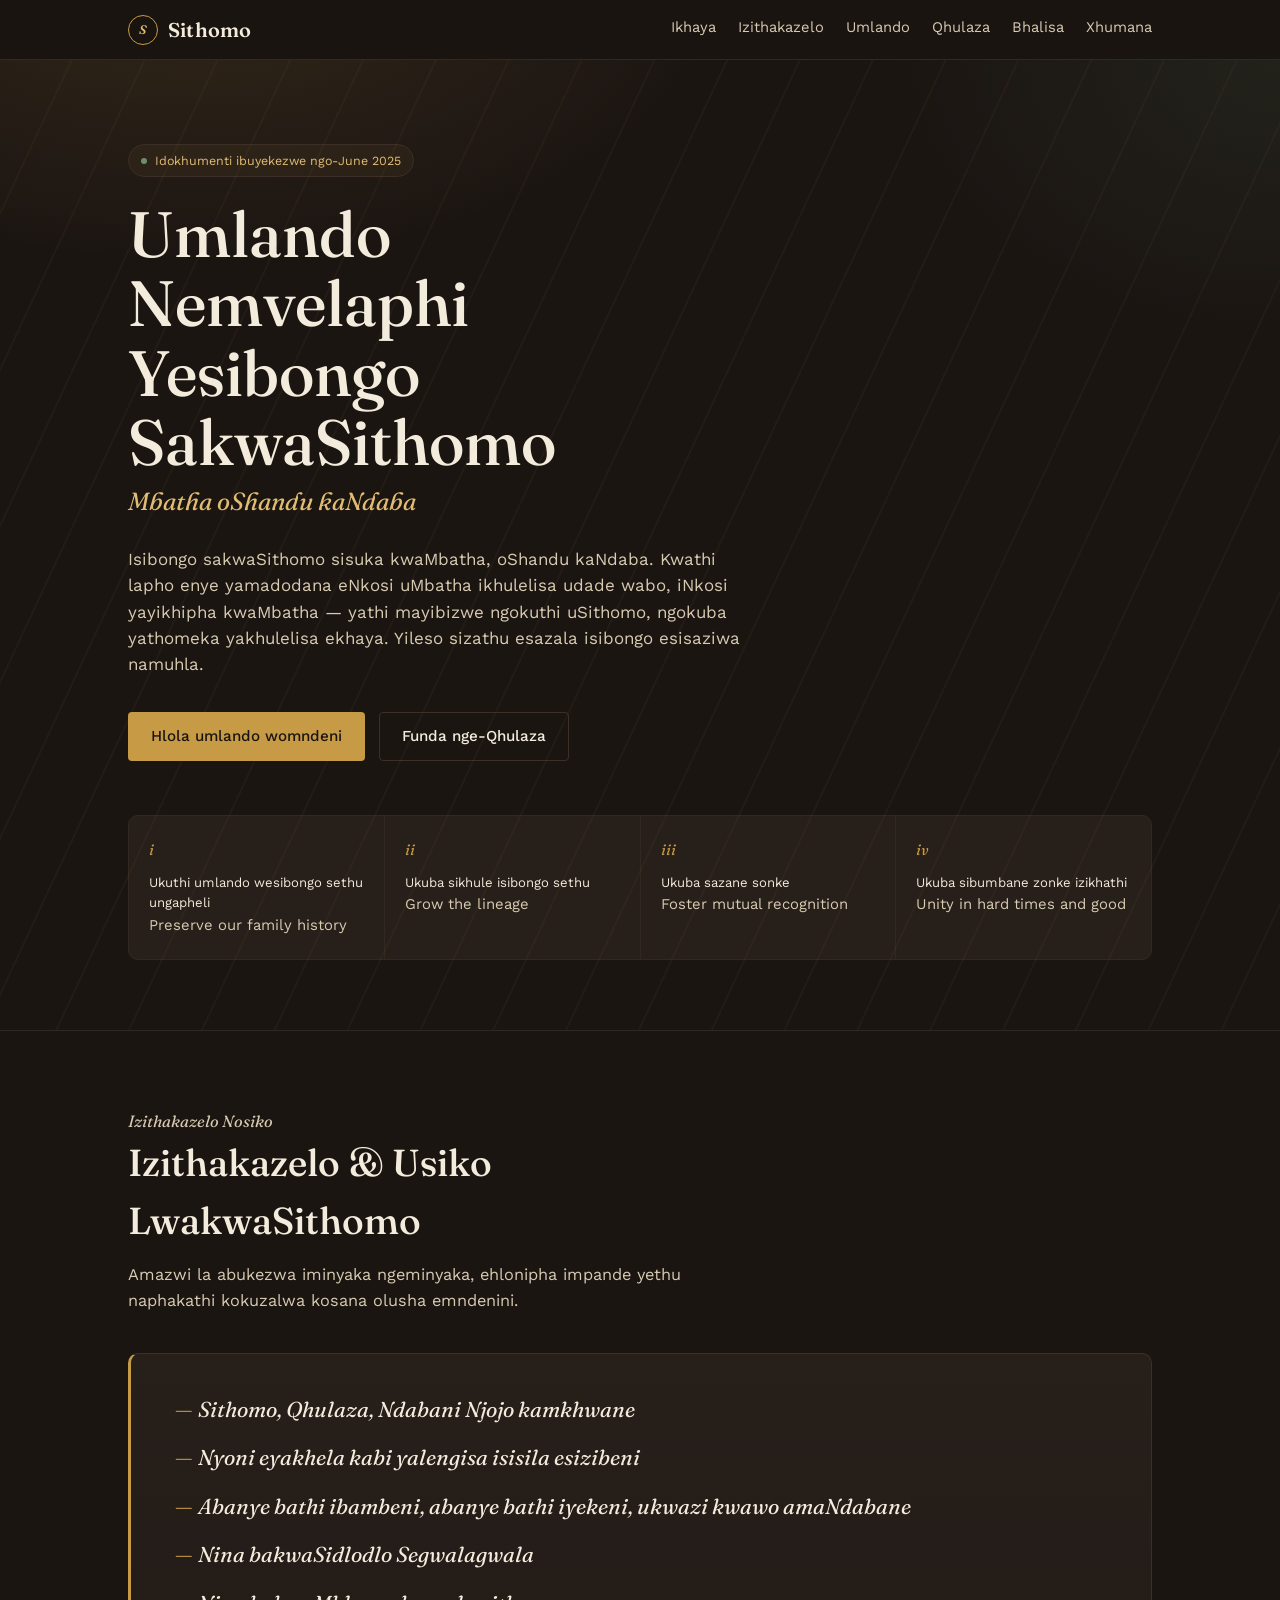
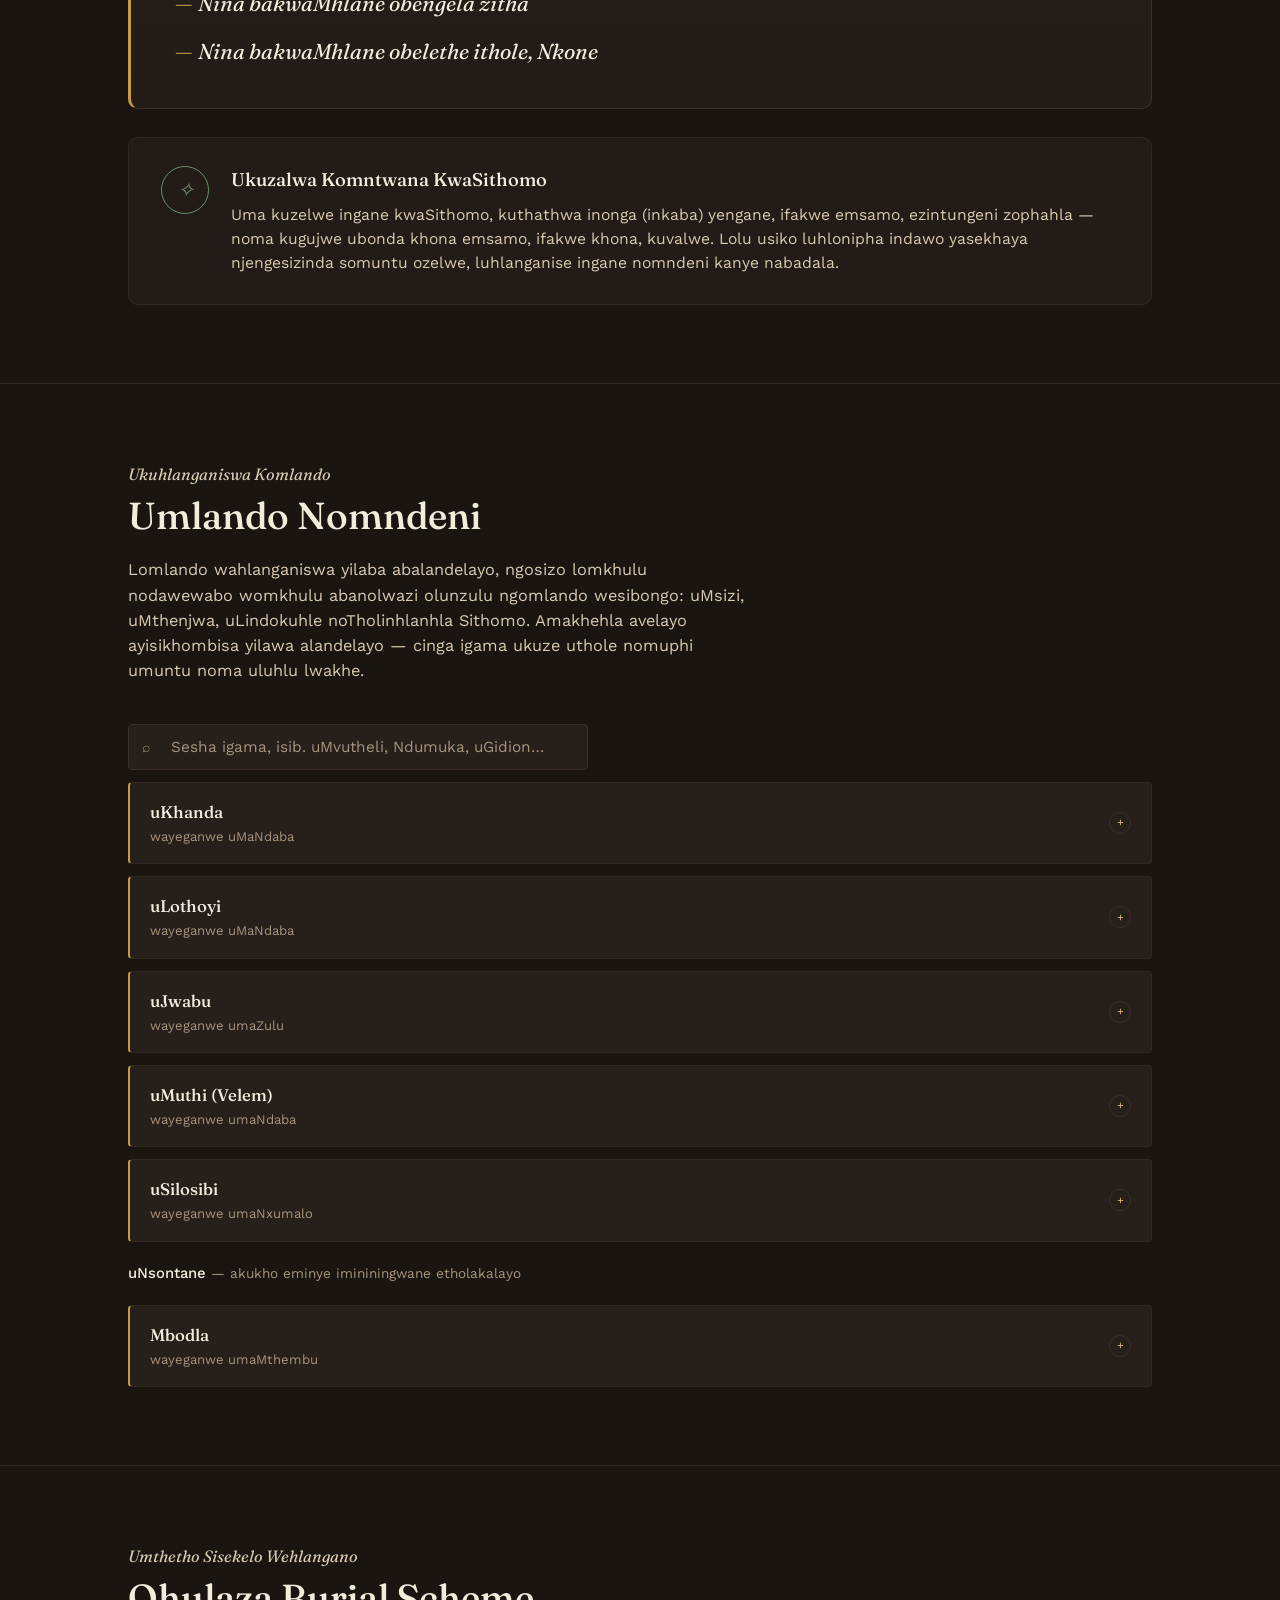
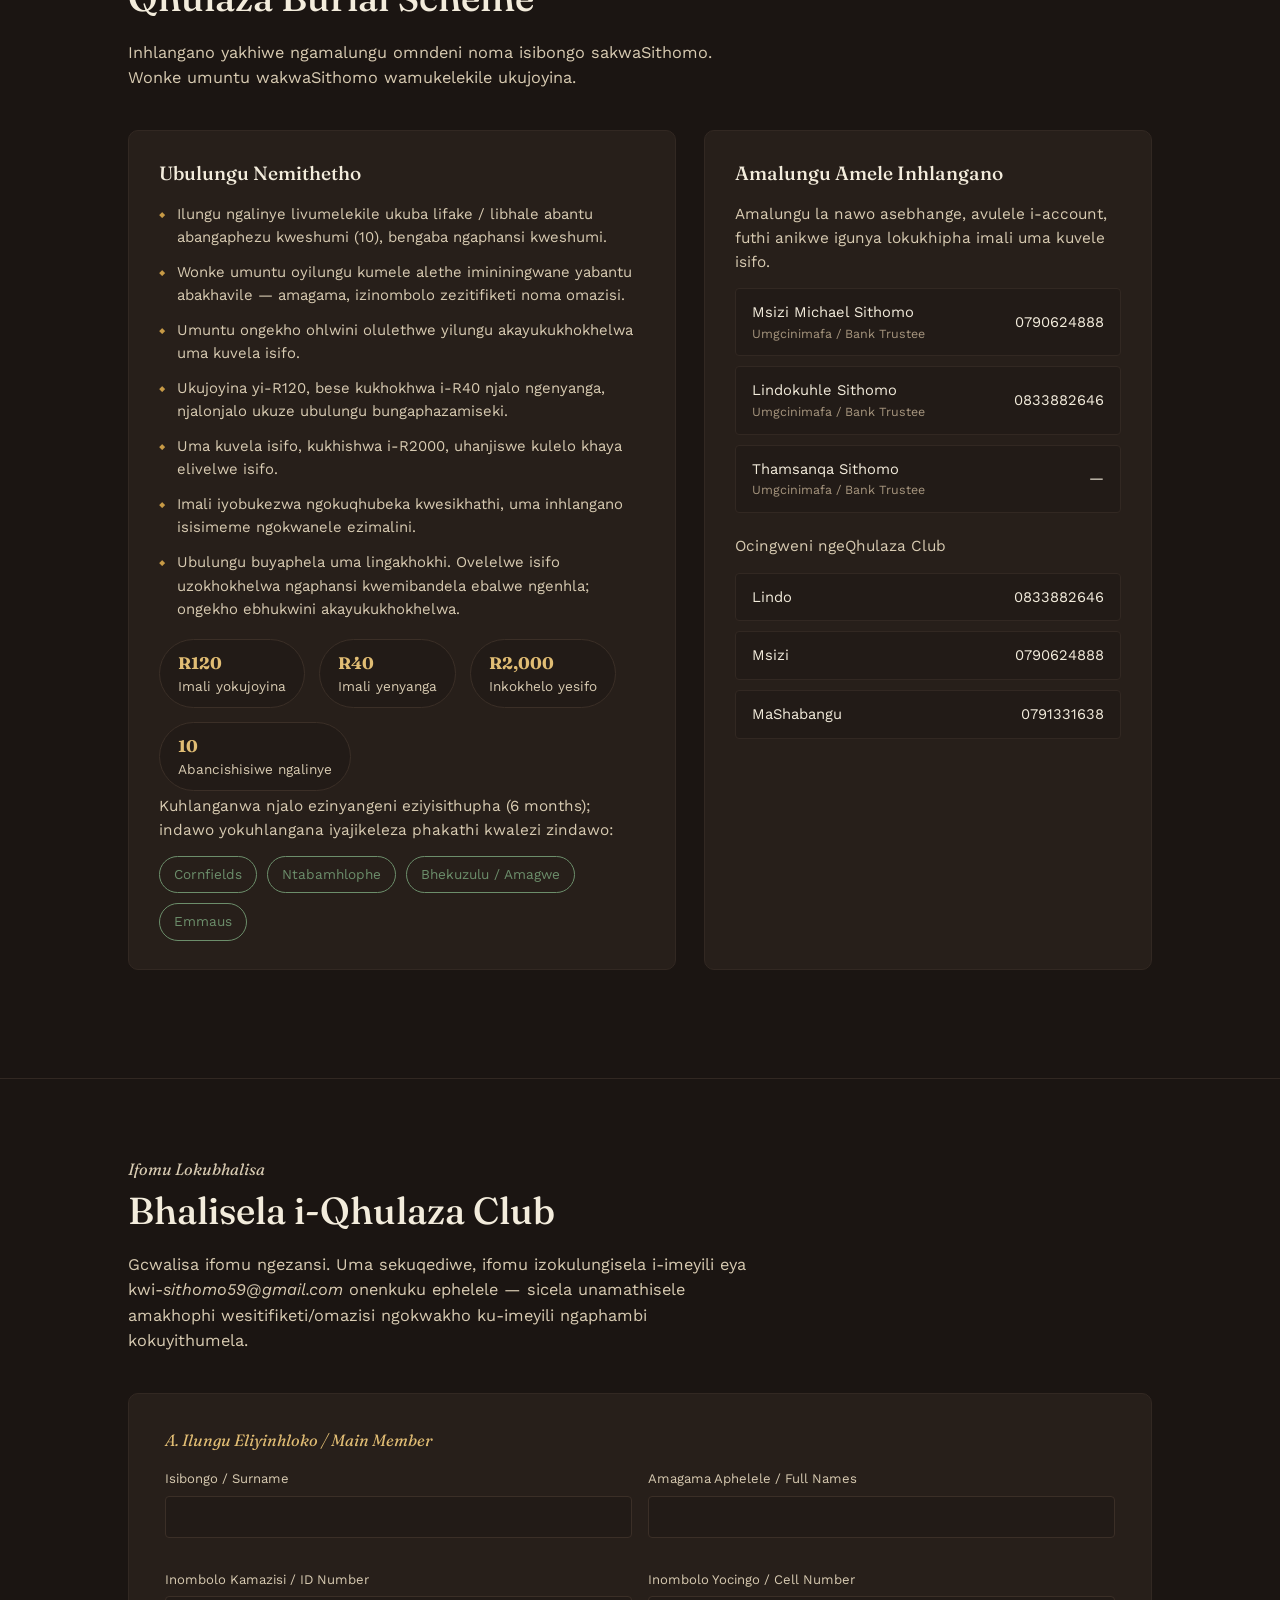
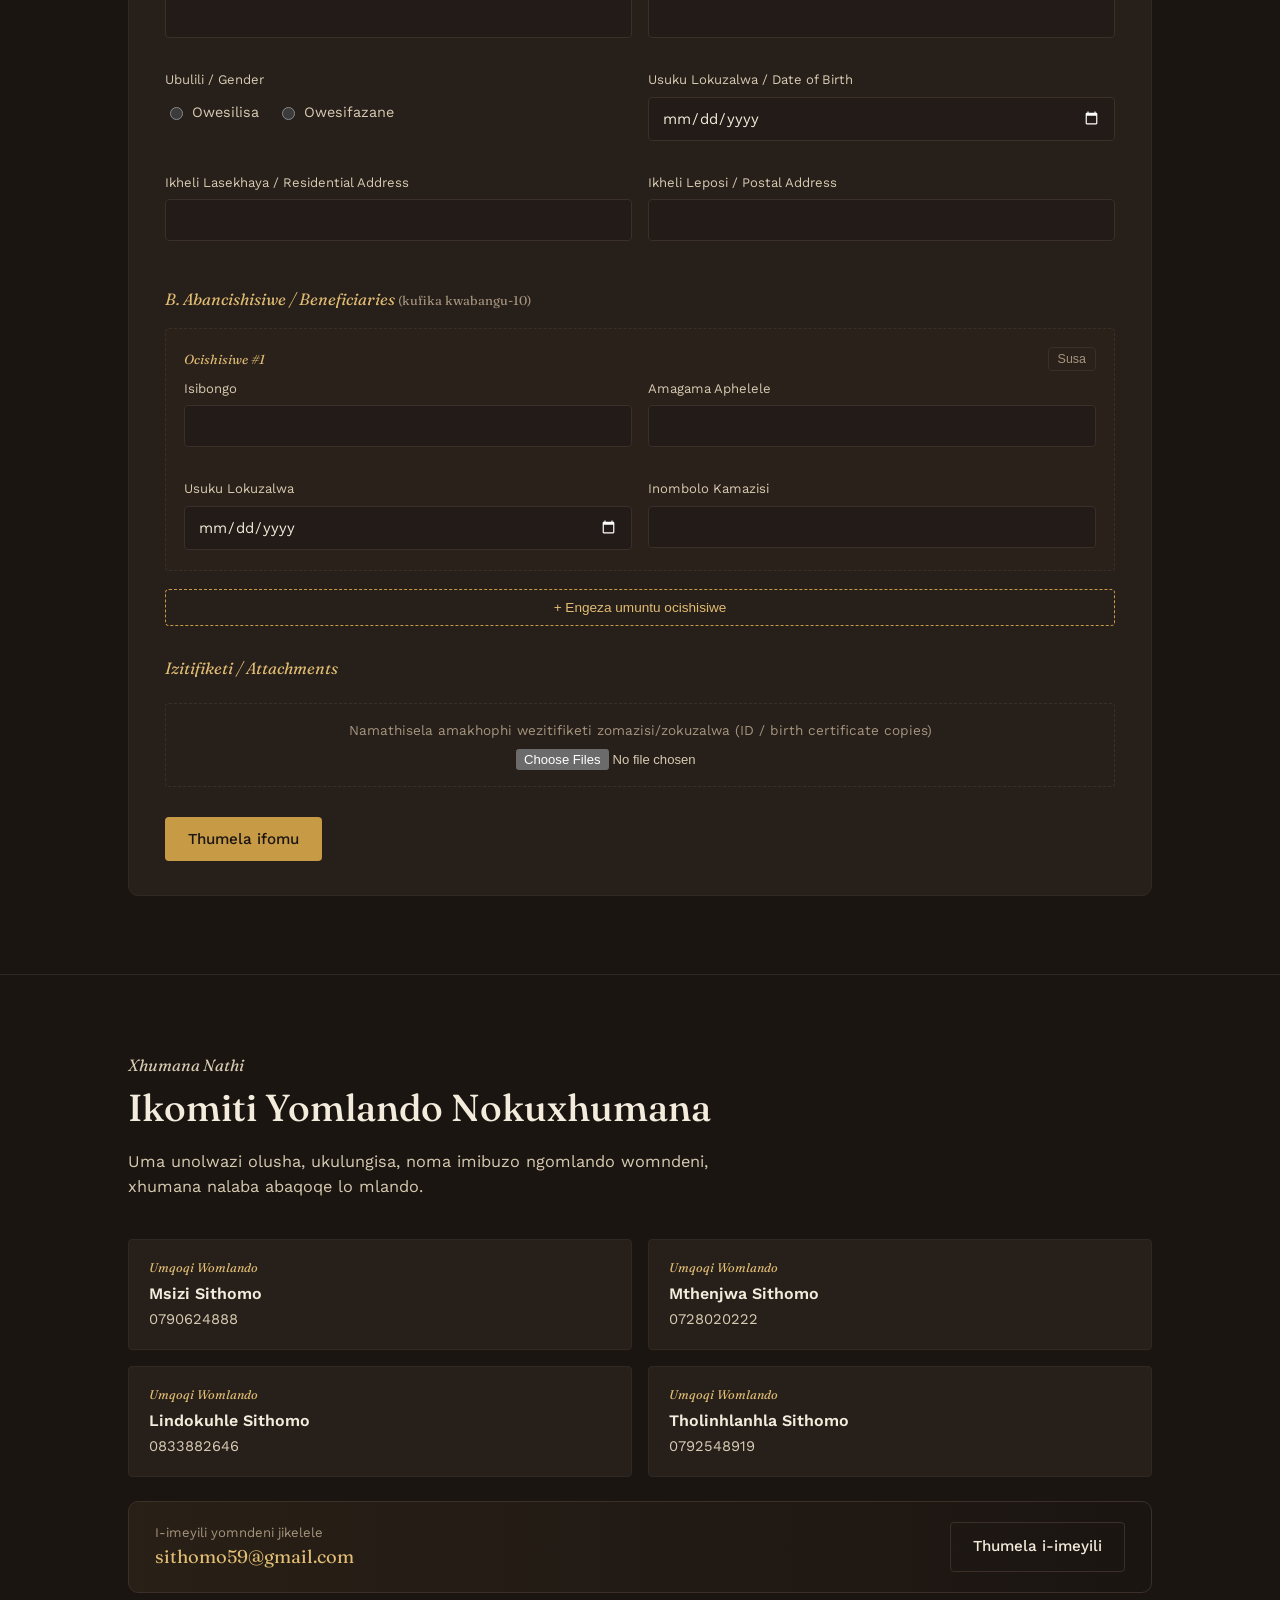
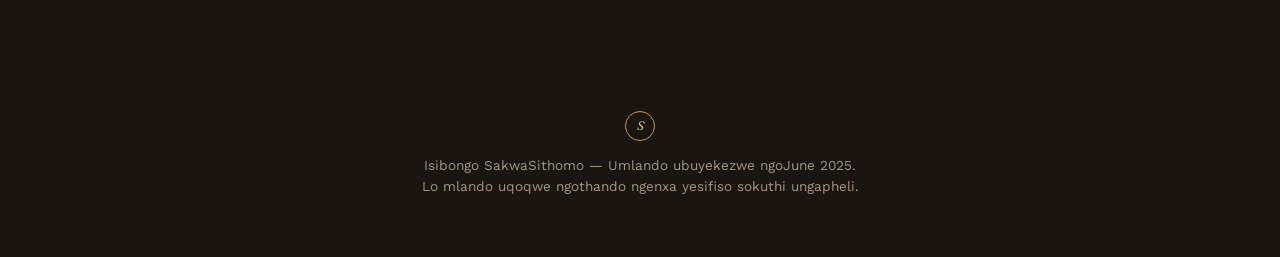
==== index.html @ 1b10baf4 "Add files via upload" ====
<!DOCTYPE html>
<html lang="zu">
<head>
<meta charset="UTF-8">
<meta name="viewport" content="width=device-width, initial-scale=1, viewport-fit=cover">
<title>Umlando NakwaSithomo — Isibongo SakwaSithomo</title>
<link rel="icon" type="image/svg+xml" href="data:image/svg+xml,%3Csvg xmlns='http://www.w3.org/2000/svg' viewBox='0 0 64 64'%3E%3Crect width='64' height='64' rx='14' fill='%231B1512'/%3E%3Ccircle cx='32' cy='32' r='23' fill='none' stroke='%23C79A46' stroke-width='3'/%3E%3Ctext x='32' y='43' text-anchor='middle' font-family='Georgia,serif' font-style='italic' font-weight='700' font-size='32' fill='%23E1BD74'%3ES%3C/text%3E%3C/svg%3E">
<link rel="apple-touch-icon" href="data:image/svg+xml,%3Csvg xmlns='http://www.w3.org/2000/svg' viewBox='0 0 64 64'%3E%3Crect width='64' height='64' fill='%231B1512'/%3E%3Ccircle cx='32' cy='32' r='23' fill='none' stroke='%23C79A46' stroke-width='3'/%3E%3Ctext x='32' y='43' text-anchor='middle' font-family='Georgia,serif' font-style='italic' font-weight='700' font-size='32' fill='%23E1BD74'%3ES%3C/text%3E%3C/svg%3E">
<meta name="theme-color" content="#1B1512">
<link rel="preconnect" href="https://fonts.googleapis.com">
<link rel="preconnect" href="https://fonts.gstatic.com" crossorigin>
<link href="https://fonts.googleapis.com/css2?family=Fraunces:ital,opsz,wght@0,9..144,300;0,9..144,400;0,9..144,500;0,9..144,600;0,9..144,700;1,9..144,400;1,9..144,500&family=Work+Sans:wght@300;400;500;600;700&display=swap" rel="stylesheet">
<style>
  :root{
    --bg: #1B1512;
    --bg-raised: #221B17;
    --bg-card: #271F1A;
    --bg-card-hover: #2E241E;
    --line: #3B2F27;
    --line-soft: #322822;
    --gold: #C79A46;
    --gold-soft: #E1BD74;
    --clay: #A9673F;
    --green: #47664B;
    --green-soft: #6C8E6B;
    --cream: #F3ECDC;
    --cream-dim: #D8CBB2;
    --muted: #A6957E;
    --danger: #B75B4A;
    --radius-s: 4px;
    --radius-m: 10px;
    --font-display: "Fraunces", Georgia, "Times New Roman", serif;
    --font-body: "Work Sans", -apple-system, BlinkMacSystemFont, sans-serif;
    color-scheme: dark;
  }
  :root:not([data-theme="light"]){ --bg:#1B1512; }
  :root[data-theme="dark"]{ --bg:#1B1512; }

  *{ box-sizing: border-box; }
  html{
    scroll-behavior: smooth;
    scroll-padding-top: calc(76px + env(safe-area-inset-top, 0px));
  }
  body{
    margin:0;
    background: var(--bg);
    color: var(--cream);
    font-family: var(--font-body);
    line-height: 1.55;
    -webkit-font-smoothing: antialiased;
    padding-top: env(safe-area-inset-top, 0px);
    padding-bottom: env(safe-area-inset-bottom, 0px);
    overflow-x: hidden;
  }
  a{ color: inherit; }
  img{ max-width:100%; display:block; }

  .wrap{ max-width: 1080px; margin: 0 auto; padding: 0 28px; }
  @media (max-width: 640px){ .wrap{ padding: 0 20px; } }

  /* ---------- pattern / texture ---------- */
  .bead-row{
    height: 10px;
    background-image: repeating-linear-gradient(90deg, var(--gold) 0 6px, transparent 6px 14px);
    opacity: .55;
  }

  /* ---------- nav ---------- */
  header.site-nav{
    position: sticky;
    top: 0;
    z-index: 40;
    background: rgba(27,21,18,.92);
    backdrop-filter: blur(8px);
    border-bottom: 1px solid var(--line-soft);
    padding-top: env(safe-area-inset-top, 0px);
  }
  .nav-inner{
    max-width: 1080px;
    margin: 0 auto;
    padding: 14px 28px;
    display: flex;
    align-items: center;
    justify-content: space-between;
    gap: 16px;
  }
  .brand{
    font-family: var(--font-display);
    font-weight: 600;
    font-size: 1.25rem;
    letter-spacing: .01em;
    color: var(--cream);
    text-decoration: none;
    display:flex; align-items:center; gap:10px;
  }
  .brand-mark{
    width: 30px; height: 30px; border-radius: 50%;
    border: 1.5px solid var(--gold);
    display:flex; align-items:center; justify-content:center;
    font-size: .78rem; color: var(--gold-soft); font-family: var(--font-display); font-style: italic;
  }
  nav.links{ display:flex; gap: 22px; }
  nav.links a{
    font-size: .92rem;
    text-decoration: none;
    color: var(--cream-dim);
    border-bottom: 1px solid transparent;
    padding-bottom: 3px;
    transition: color .15s ease, border-color .15s ease;
    white-space: nowrap;
  }
  nav.links a:hover{ color: var(--gold-soft); border-color: var(--gold); }
  .nav-toggle{
    display:none;
    background:none; border: 1px solid var(--line); color: var(--cream);
    width: 38px; height: 38px; border-radius: var(--radius-s);
    font-size: 1.1rem; cursor:pointer;
  }
  @media (max-width: 780px){
    nav.links{
      position:absolute; top: 100%; left:0; right:0;
      background: var(--bg-raised);
      flex-direction: column;
      padding: 10px 20px 18px;
      border-bottom: 1px solid var(--line-soft);
      display:none;
      gap: 4px;
    }
    nav.links.open{ display:flex; }
    nav.links a{ padding: 10px 4px; border-bottom: 1px solid var(--line-soft); }
    .nav-toggle{ display:block; }
  }

  /* ---------- hero ---------- */
  .hero{
    position: relative;
    padding: 84px 0 70px;
    background:
      radial-gradient(ellipse 900px 500px at 15% -10%, rgba(199,154,70,.14), transparent 60%),
      radial-gradient(ellipse 700px 500px at 100% 0%, rgba(71,102,75,.16), transparent 55%),
      var(--bg);
    border-bottom: 1px solid var(--line-soft);
    overflow: hidden;
  }
  .hero::before{
    content:"";
    position:absolute; inset: 0;
    background-image: repeating-linear-gradient(115deg, transparent 0 64px, rgba(199,154,70,.045) 64px 66px);
    pointer-events: none;
  }
  .eyebrow-tag{
    display:inline-flex; align-items:center; gap:8px;
    font-size: .78rem;
    color: var(--gold-soft);
    border: 1px solid var(--line);
    padding: 6px 12px;
    border-radius: 999px;
    background: rgba(199,154,70,.06);
  }
  .eyebrow-tag .dot{ width:6px; height:6px; border-radius:50%; background: var(--green-soft); }
  .hero h1{
    font-family: var(--font-display);
    font-weight: 500;
    font-size: clamp(2.3rem, 5.6vw, 4rem);
    line-height: 1.08;
    margin: 22px 0 6px;
    max-width: 15ch;
    color: var(--cream);
  }
  .hero .sub{
    font-family: var(--font-display);
    font-style: italic;
    font-weight: 400;
    font-size: clamp(1.2rem, 2.4vw, 1.55rem);
    color: var(--gold-soft);
    margin: 0 0 26px;
  }
  .hero p.lede{
    max-width: 56ch;
    color: var(--cream-dim);
    font-size: 1.06rem;
    margin: 0 0 34px;
  }
  .hero-cta{ display:flex; gap: 14px; flex-wrap: wrap; }
  .btn{
    display:inline-flex; align-items:center; gap: 8px;
    padding: 12px 22px;
    border-radius: var(--radius-s);
    font-size: .95rem;
    font-weight: 500;
    text-decoration: none;
    cursor: pointer;
    border: 1px solid transparent;
    font-family: var(--font-body);
    transition: transform .12s ease, background .15s ease, border-color .15s ease;
  }
  .btn:active{ transform: translateY(1px); }
  .btn-gold{ background: var(--gold); color: #1B1512; }
  .btn-gold:hover{ background: var(--gold-soft); }
  .btn-line{ border-color: var(--line); color: var(--cream); background: transparent; }
  .btn-line:hover{ border-color: var(--gold); color: var(--gold-soft); }

  .wishes-strip{
    margin-top: 54px;
    display: grid;
    grid-template-columns: repeat(4, 1fr);
    gap: 1px;
    background: var(--line-soft);
    border: 1px solid var(--line-soft);
    border-radius: var(--radius-m);
    overflow: hidden;
  }
  @media (max-width: 780px){ .wishes-strip{ grid-template-columns: 1fr 1fr; } }
  @media (max-width: 480px){ .wishes-strip{ grid-template-columns: 1fr; } }
  .wish{
    background: var(--bg-card);
    padding: 22px 20px;
  }
  .wish .num{ font-family: var(--font-display); font-style: italic; color: var(--gold); font-size: .95rem; }
  .wish p{ margin: 10px 0 0; font-size: .93rem; color: var(--cream-dim); }
  .wish .zu{ display:block; color: var(--cream); font-size: .82rem; margin-top: 6px; }

  /* ---------- section shell ---------- */
  section{ padding: 78px 0; border-bottom: 1px solid var(--line-soft); }
  .section-head{ margin-bottom: 40px; max-width: 62ch; }
  .kicker{ font-family: var(--font-display); font-style: italic; color: var(--gold-soft); font-size: 1rem; margin: 0 0 8px; }
  h2.section-title{
    font-family: var(--font-display);
    font-weight: 500;
    font-size: clamp(1.7rem, 3.4vw, 2.35rem);
    margin: 0 0 12px;
    color: var(--cream);
  }
  .section-head p{ color: var(--cream-dim); font-size: 1.02rem; margin: 0; }

  /* ---------- praises ---------- */
  .praise-block{
    background: linear-gradient(180deg, var(--bg-card), var(--bg-raised));
    border: 1px solid var(--line);
    border-left: 3px solid var(--gold);
    border-radius: var(--radius-m);
    padding: 40px 44px;
  }
  @media (max-width: 640px){ .praise-block{ padding: 30px 24px; } }
  .praise-block .line{
    font-family: var(--font-display);
    font-style: italic;
    font-size: clamp(1.05rem, 2vw, 1.35rem);
    color: var(--cream);
    margin: 0 0 16px;
    line-height: 1.5;
  }
  .praise-block .line:last-child{ margin-bottom: 0; }
  .praise-block .line::before{ content: "— "; color: var(--gold); font-style: normal; }

  .custom-card{
    margin-top: 28px;
    background: var(--bg-raised);
    border: 1px solid var(--line-soft);
    border-radius: var(--radius-m);
    padding: 28px 32px;
    display:grid; grid-template-columns: auto 1fr; gap: 22px; align-items:flex-start;
  }
  @media (max-width: 600px){ .custom-card{ grid-template-columns: 1fr; } }
  .custom-card .glyph{
    width: 48px; height:48px; border-radius:50%;
    border: 1px solid var(--green-soft);
    color: var(--green-soft);
    display:flex; align-items:center; justify-content:center;
    font-family: var(--font-display); font-style: italic; font-size: 1.3rem;
    flex-shrink: 0;
  }
  .custom-card h3{ margin: 0 0 8px; font-family: var(--font-display); font-weight: 500; font-size: 1.15rem; color:var(--cream); }
  .custom-card p{ margin:0; color: var(--cream-dim); font-size: .98rem; }

  /* ---------- lineage / search ---------- */
  .search-box{
    position: relative;
    max-width: 460px;
    margin-bottom: 30px;
  }
  .search-box input{
    width: 100%;
    padding: 13px 16px 13px 42px;
    background: var(--bg-card);
    border: 1px solid var(--line);
    border-radius: var(--radius-s);
    color: var(--cream);
    font-size: .96rem;
    font-family: var(--font-body);
  }
  .search-box input:focus{ outline: none; border-color: var(--gold); }
  .search-box input::placeholder{ color: var(--muted); }
  .search-box .icon{
    position:absolute; left:14px; top:50%; transform: translateY(-50%);
    color: var(--muted); font-size: .9rem; pointer-events:none;
  }
  .search-meta{ font-size: .85rem; color: var(--muted); margin: -18px 0 26px; }

  .search-results{ display:none; flex-direction: column; gap: 10px; }
  .search-results.active{ display:flex; }
  .tree-view.hidden{ display:none; }
  .result-row{
    background: var(--bg-card);
    border: 1px solid var(--line-soft);
    border-radius: var(--radius-s);
    padding: 14px 18px;
  }
  .result-row .name{ font-weight: 600; color: var(--gold-soft); font-size: 1rem; }
  .result-row .name mark{ background: rgba(199,154,70,.35); color: var(--cream); padding: 0 2px; border-radius: 2px; }
  .result-row .path{ font-size: .82rem; color: var(--muted); margin-top: 4px; }
  .result-row .note{ font-size: .85rem; color: var(--cream-dim); margin-top: 4px; }
  .no-results{ color: var(--muted); font-size: .95rem; padding: 20px 0; }

  .patriarch-list{ display:flex; flex-direction:column; gap: 12px; }
  details.node{
    background: var(--bg-card);
    border: 1px solid var(--line-soft);
    border-radius: var(--radius-s);
  }
  details.node > summary{
    list-style: none;
    cursor: pointer;
    padding: 16px 20px;
    display:flex; align-items:center; justify-content: space-between;
    gap: 12px;
  }
  details.node > summary::-webkit-details-marker{ display:none; }
  .node-title{ display:flex; flex-direction:column; gap:2px; }
  .node-name{ font-family: var(--font-display); font-weight: 500; font-size: 1.05rem; color: var(--cream); }
  .node-note{ font-size: .82rem; color: var(--muted); }
  .chev{
    width: 22px; height:22px; flex-shrink:0;
    border: 1px solid var(--line);
    border-radius: 50%;
    display:flex; align-items:center; justify-content:center;
    color: var(--gold-soft);
    font-size: .7rem;
    transition: transform .18s ease;
  }
  details.node[open] > summary .chev{ transform: rotate(45deg); }
  .node-children{
    padding: 0 20px 18px 20px;
    border-top: 1px solid var(--line-soft);
    margin-top: 2px;
  }
  .node-children-inner{
    padding-left: 18px;
    border-left: 1px solid var(--line-soft);
    margin-top: 16px;
    display:flex; flex-direction: column; gap: 10px;
  }
  /* top-level patriarchs get slightly stronger styling */
  .patriarch-list > details.node{ border-left: 2px solid var(--gold); }
  .leaf{
    padding: 8px 0;
    font-size: .93rem;
    color: var(--cream-dim);
  }
  .leaf .name{ color: var(--cream); font-weight: 500; }
  .leaf .note{ color: var(--muted); font-size: .85rem; }
  .group-label{
    font-size: .78rem;
    text-transform: none;
    color: var(--gold-soft);
    font-family: var(--font-display);
    font-style: italic;
    margin: 4px 0 2px;
  }

  /* ---------- scheme ---------- */
  .scheme-grid{
    display:grid; grid-template-columns: 1.1fr .9fr; gap: 28px;
    margin-bottom: 30px;
  }
  @media (max-width: 800px){ .scheme-grid{ grid-template-columns: 1fr; } }
  .panel{
    background: var(--bg-card);
    border: 1px solid var(--line-soft);
    border-radius: var(--radius-m);
    padding: 28px 30px;
  }
  .panel h3{ font-family: var(--font-display); font-weight:500; font-size: 1.2rem; margin: 0 0 14px; color: var(--cream); }
  .panel p{ color: var(--cream-dim); font-size: .96rem; margin: 0 0 14px; }
  .rule-list{ list-style:none; margin:0; padding:0; display:flex; flex-direction:column; gap: 12px; }
  .rule-list li{
    display:flex; gap: 12px; align-items:flex-start;
    font-size: .93rem; color: var(--cream-dim);
  }
  .rule-list li::before{ content:"◆"; color: var(--gold); font-size: .55rem; margin-top: 6px; flex-shrink:0; }

  .stat-row{ display:flex; gap: 14px; flex-wrap: wrap; margin: 18px 0 4px; }
  .stat-pill{
    background: var(--bg-raised);
    border: 1px solid var(--line);
    border-radius: 999px;
    padding: 10px 18px;
    font-size: .85rem;
    color: var(--cream-dim);
  }
  .stat-pill b{ color: var(--gold-soft); font-family: var(--font-display); font-size: 1.05rem; display:block; }

  .trustee-list{ display:flex; flex-direction:column; gap: 10px; margin-top: 10px; }
  .trustee{
    display:flex; justify-content: space-between; align-items:center;
    background: var(--bg-raised);
    border: 1px solid var(--line-soft);
    border-radius: var(--radius-s);
    padding: 12px 16px;
    font-size: .92rem;
  }
  .trustee .role{ color: var(--muted); font-size: .78rem; }

  .meeting-map{ display:flex; flex-wrap:wrap; gap: 10px; margin-top: 10px; }
  .meeting-chip{
    border: 1px solid var(--green-soft);
    color: var(--green-soft);
    border-radius: 999px;
    padding: 7px 14px;
    font-size: .85rem;
  }

  /* ---------- form ---------- */
  .form-card{
    background: var(--bg-card);
    border: 1px solid var(--line-soft);
    border-radius: var(--radius-m);
    padding: 34px 36px;
  }
  @media (max-width: 640px){ .form-card{ padding: 24px 20px; } }
  .form-card h3{ font-family: var(--font-display); font-weight:500; font-size: 1.3rem; margin: 0 0 6px; color:var(--cream); }
  .form-card .form-sub{ color: var(--muted); font-size: .88rem; margin: 0 0 28px; }
  fieldset{ border: none; padding: 0; margin: 0 0 30px; }
  fieldset legend{
    font-family: var(--font-display); font-style: italic; color: var(--gold-soft);
    font-size: 1.02rem; padding: 0; margin-bottom: 16px;
  }
  .field-grid{ display:grid; grid-template-columns: 1fr 1fr; gap: 16px; }
  @media (max-width: 560px){ .field-grid{ grid-template-columns: 1fr; } }
  .field{ display:flex; flex-direction:column; gap: 6px; margin-bottom: 16px; }
  .field label{ font-size: .82rem; color: var(--cream-dim); }
  .field input, .field select{
    background: var(--bg-raised);
    border: 1px solid var(--line);
    border-radius: var(--radius-s);
    padding: 11px 13px;
    color: var(--cream);
    font-family: var(--font-body);
    font-size: .93rem;
  }
  .field input:focus, .field select:focus{ outline:none; border-color: var(--gold); }
  .radio-row{ display:flex; gap: 18px; align-items:center; padding-top: 4px; }
  .radio-row label{ display:flex; align-items:center; gap: 6px; font-size: .9rem; color: var(--cream-dim); }

  .beneficiary{
    border: 1px dashed var(--line);
    border-radius: var(--radius-s);
    padding: 18px 18px 4px;
    margin-bottom: 14px;
    position: relative;
    background: rgba(199,154,70,.02);
  }
  .beneficiary .ben-head{ display:flex; justify-content: space-between; align-items:center; margin-bottom: 8px; }
  .beneficiary .ben-head span{ font-size: .82rem; color: var(--gold-soft); font-family: var(--font-display); font-style:italic; }
  .remove-ben{
    background: none; border: 1px solid var(--line); color: var(--muted);
    border-radius: var(--radius-s); font-size: .78rem; padding: 4px 9px; cursor:pointer;
  }
  .remove-ben:hover{ border-color: var(--danger); color: var(--danger); }

  #beneficiaries-wrap{ margin-bottom: 8px; }
  .add-ben-btn{
    background: none; border: 1px dashed var(--gold); color: var(--gold-soft);
    padding: 10px 16px; border-radius: var(--radius-s); font-size: .85rem; cursor:pointer;
    width: 100%; text-align:center; margin-top: 4px;
  }
  .add-ben-btn:hover{ background: rgba(199,154,70,.06); }
  .add-ben-btn:disabled{ opacity:.4; cursor:not-allowed; }

  .file-field{
    border: 1px dashed var(--line);
    border-radius: var(--radius-s);
    padding: 16px;
    text-align:center;
    font-size: .85rem;
    color: var(--muted);
    margin-top: 6px;
  }
  .file-field input{ margin-top: 8px; font-size: .82rem; color: var(--cream-dim); }

  .form-note{
    font-size: .82rem; color: var(--muted); margin-top: 6px;
  }
  .submit-row{ display:flex; align-items:center; gap: 16px; flex-wrap: wrap; margin-top: 8px; }
  .form-status{ font-size: .87rem; color: var(--green-soft); display:none; }
  .form-status.show{ display:block; }
  .field.invalid input{ border-color: var(--danger); }
  .error-msg{ font-size: .78rem; color: var(--danger); display:none; }
  .field.invalid .error-msg{ display:block; }

  /* ---------- contact ---------- */
  .contact-grid{ display:grid; grid-template-columns: repeat(2, 1fr); gap: 16px; }
  @media (max-width: 640px){ .contact-grid{ grid-template-columns: 1fr; } }
  .contact-card{
    background: var(--bg-card);
    border: 1px solid var(--line-soft);
    border-radius: var(--radius-s);
    padding: 18px 20px;
  }
  .contact-card .role{ font-size: .78rem; color: var(--gold-soft); font-family: var(--font-display); font-style: italic; margin-bottom: 4px; }
  .contact-card .name{ font-weight: 600; color: var(--cream); }
  .contact-card .num{ color: var(--cream-dim); font-size: .92rem; margin-top: 2px; }

  .email-banner{
    margin-top: 24px;
    display:flex; align-items:center; justify-content:space-between; gap: 16px; flex-wrap:wrap;
    background: linear-gradient(90deg, rgba(199,154,70,.08), transparent);
    border: 1px solid var(--line);
    border-radius: var(--radius-m);
    padding: 20px 26px;
  }
  .email-banner .label{ font-size: .82rem; color: var(--muted); }
  .email-banner .addr{ font-family: var(--font-display); font-size: 1.15rem; color: var(--gold-soft); }

  footer{
    padding: 40px 0 60px;
    text-align:center;
    color: var(--muted);
    font-size: .85rem;
  }
  footer .brand-mark{ margin: 0 auto 14px; }

  ::selection{ background: var(--gold); color: #1B1512; }

  @media (prefers-reduced-motion: reduce){
    html{ scroll-behavior: auto; }
    *{ transition: none !important; animation: none !important; }
  }
</style>
</head>
<body>

<header class="site-nav">
  <div class="nav-inner">
    <a href="#home" class="brand">
      <span class="brand-mark">S</span>
      Sithomo
    </a>
    <nav class="links" id="navLinks">
      <a href="#home">Ikhaya</a>
      <a href="#praises">Izithakazelo</a>
      <a href="#lineage">Umlando</a>
      <a href="#scheme">Qhulaza</a>
      <a href="#register">Bhalisa</a>
      <a href="#contact">Xhumana</a>
    </nav>
    <button class="nav-toggle" id="navToggle" aria-label="Vula imenyu">☰</button>
  </div>
</header>

<section class="hero" id="home">
  <div class="wrap">
    <span class="eyebrow-tag"><span class="dot"></span> Idokhumenti ibuyekezwe ngo-June 2025</span>
    <h1>Umlando Nemvelaphi Yesibongo SakwaSithomo</h1>
    <p class="sub">Mbatha oShandu kaNdaba</p>
    <p class="lede">Isibongo sakwaSithomo sisuka kwaMbatha, oShandu kaNdaba. Kwathi lapho enye yamadodana eNkosi uMbatha ikhulelisa udade wabo, iNkosi yayikhipha kwaMbatha — yathi mayibizwe ngokuthi uSithomo, ngokuba yathomeka yakhulelisa ekhaya. Yileso sizathu esazala isibongo esisaziwa namuhla.</p>
    <div class="hero-cta">
      <a href="#lineage" class="btn btn-gold">Hlola umlando womndeni</a>
      <a href="#scheme" class="btn btn-line">Funda nge-Qhulaza</a>
    </div>

    <div class="wishes-strip">
      <div class="wish">
        <span class="num">i</span>
        <p><span class="zu">Ukuthi umlando wesibongo sethu ungapheli</span>Preserve our family history</p>
      </div>
      <div class="wish">
        <span class="num">ii</span>
        <p><span class="zu">Ukuba sikhule isibongo sethu</span>Grow the lineage</p>
      </div>
      <div class="wish">
        <span class="num">iii</span>
        <p><span class="zu">Ukuba sazane sonke</span>Foster mutual recognition</p>
      </div>
      <div class="wish">
        <span class="num">iv</span>
        <p><span class="zu">Ukuba sibumbane zonke izikhathi</span>Unity in hard times and good</p>
      </div>
    </div>
  </div>
</section>

<section id="praises">
  <div class="wrap">
    <div class="section-head">
      <p class="kicker">Izithakazelo Nosiko</p>
      <h2 class="section-title">Izithakazelo &amp; Usiko LwakwaSithomo</h2>
      <p>Amazwi la abukezwa iminyaka ngeminyaka, ehlonipha impande yethu naphakathi kokuzalwa kosana olusha emndenini.</p>
    </div>

    <div class="praise-block">
      <p class="line">Sithomo, Qhulaza, Ndabani Njojo kamkhwane</p>
      <p class="line">Nyoni eyakhela kabi yalengisa isisila esizibeni</p>
      <p class="line">Abanye bathi ibambeni, abanye bathi iyekeni, ukwazi kwawo amaNdabane</p>
      <p class="line">Nina bakwaSidlodlo Segwalagwala</p>
      <p class="line">Nina bakwaMhlane obengela zitha</p>
      <p class="line">Nina bakwaMhlane obelethe ithole, Nkone</p>
    </div>

    <div class="custom-card">
      <div class="glyph">✧</div>
      <div>
        <h3>Ukuzalwa Komntwana KwaSithomo</h3>
        <p>Uma kuzelwe ingane kwaSithomo, kuthathwa inonga (inkaba) yengane, ifakwe emsamo, ezintungeni zophahla — noma kugujwe ubonda khona emsamo, ifakwe khona, kuvalwe. Lolu usiko luhlonipha indawo yasekhaya njengesizinda somuntu ozelwe, luhlanganise ingane nomndeni kanye nabadala.</p>
      </div>
    </div>
  </div>
</section>

<section id="lineage">
  <div class="wrap">
    <div class="section-head">
      <p class="kicker">Ukuhlanganiswa Komlando</p>
      <h2 class="section-title">Umlando Nomndeni</h2>
      <p>Lomlando wahlanganiswa yilaba abalandelayo, ngosizo lomkhulu nodawewabo womkhulu abanolwazi olunzulu ngomlando wesibongo: uMsizi, uMthenjwa, uLindokuhle noTholinhlanhla Sithomo. Amakhehla avelayo ayisikhombisa yilawa alandelayo — cinga igama ukuze uthole nomuphi umuntu noma uluhlu lwakhe.</p>
    </div>

    <div class="search-box">
      <span class="icon">⌕</span>
      <input type="text" id="searchInput" placeholder="Sesha igama, isib. uMvutheli, Ndumuka, uGidion…" autocomplete="off">
    </div>
    <p class="search-meta" id="searchMeta"></p>

    <div class="search-results" id="searchResults"></div>

    <div class="tree-view" id="treeView">
      <div class="patriarch-list" id="patriarchList"></div>
    </div>
  </div>
</section>

<section id="scheme">
  <div class="wrap">
    <div class="section-head">
      <p class="kicker">Umthetho Sisekelo Wehlangano</p>
      <h2 class="section-title">Qhulaza Burial Scheme</h2>
      <p>Inhlangano yakhiwe ngamalungu omndeni noma isibongo sakwaSithomo. Wonke umuntu wakwaSithomo wamukelekile ukujoyina.</p>
    </div>

    <div class="scheme-grid">
      <div class="panel">
        <h3>Ubulungu Nemithetho</h3>
        <ul class="rule-list">
          <li>Ilungu ngalinye livumelekile ukuba lifake / libhale abantu abangaphezu kweshumi (10), bengaba ngaphansi kweshumi.</li>
          <li>Wonke umuntu oyilungu kumele alethe imininingwane yabantu abakhavile — amagama, izinombolo zezitifiketi noma omazisi.</li>
          <li>Umuntu ongekho ohlwini olulethwe yilungu akayukukhokhelwa uma kuvela isifo.</li>
          <li>Ukujoyina yi-R120, bese kukhokhwa i-R40 njalo ngenyanga, njalonjalo ukuze ubulungu bungaphazamiseki.</li>
          <li>Uma kuvela isifo, kukhishwa i-R2000, uhanjiswe kulelo khaya elivelwe isifo.</li>
          <li>Imali iyobukezwa ngokuqhubeka kwesikhathi, uma inhlangano isisimeme ngokwanele ezimalini.</li>
          <li>Ubulungu buyaphela uma lingakhokhi. Ovelelwe isifo uzokhokhelwa ngaphansi kwemibandela ebalwe ngenhla; ongekho ebhukwini akayukukhokhelwa.</li>
        </ul>
        <div class="stat-row">
          <div class="stat-pill"><b>R120</b>Imali yokujoyina</div>
          <div class="stat-pill"><b>R40</b>Imali yenyanga</div>
          <div class="stat-pill"><b>R2,000</b>Inkokhelo yesifo</div>
          <div class="stat-pill"><b>10</b>Abancishisiwe ngalinye</div>
        </div>
        <p class="form-note">Kuhlanganwa njalo ezinyangeni eziyisithupha (6 months); indawo yokuhlangana iyajikeleza phakathi kwalezi zindawo:</p>
        <div class="meeting-map">
          <span class="meeting-chip">Cornfields</span>
          <span class="meeting-chip">Ntabamhlophe</span>
          <span class="meeting-chip">Bhekuzulu / Amagwe</span>
          <span class="meeting-chip">Emmaus</span>
        </div>
      </div>

      <div class="panel">
        <h3>Amalungu Amele Inhlangano</h3>
        <p>Amalungu la nawo asebhange, avulele i-account, futhi anikwe igunya lokukhipha imali uma kuvele isifo.</p>
        <div class="trustee-list">
          <div class="trustee"><div>Msizi Michael Sithomo<div class="role">Umgcinimafa / Bank Trustee</div></div>0790624888</div>
          <div class="trustee"><div>Lindokuhle Sithomo<div class="role">Umgcinimafa / Bank Trustee</div></div>0833882646</div>
          <div class="trustee"><div>Thamsanqa Sithomo<div class="role">Umgcinimafa / Bank Trustee</div></div>—</div>
        </div>
        <p class="form-note" style="margin-top:22px;">Ocingweni ngeQhulaza Club</p>
        <div class="trustee-list">
          <div class="trustee">Lindo<span>0833882646</span></div>
          <div class="trustee">Msizi<span>0790624888</span></div>
          <div class="trustee">MaShabangu<span>0791331638</span></div>
        </div>
      </div>
    </div>
  </div>
</section>

<section id="register">
  <div class="wrap">
    <div class="section-head">
      <p class="kicker">Ifomu Lokubhalisa</p>
      <h2 class="section-title">Bhalisela i-Qhulaza Club</h2>
      <p>Gcwalisa ifomu ngezansi. Uma sekuqediwe, ifomu izokulungisela i-imeyili eya kwi-<em>sithomo59@gmail.com</em> onenkuku ephelele — sicela unamathisele amakhophi wesitifiketi/omazisi ngokwakho ku-imeyili ngaphambi kokuyithumela.</p>
    </div>

    <form class="form-card" id="qhulazaForm" novalidate>
      <fieldset>
        <legend>A. Ilungu Eliyinhloko / Main Member</legend>
        <div class="field-grid">
          <div class="field" data-req="true">
            <label for="mSurname">Isibongo / Surname</label>
            <input type="text" id="mSurname" required>
            <span class="error-msg">Ake ufake isibongo.</span>
          </div>
          <div class="field" data-req="true">
            <label for="mNames">Amagama Aphelele / Full Names</label>
            <input type="text" id="mNames" required>
            <span class="error-msg">Ake ufake amagama.</span>
          </div>
          <div class="field" data-req="true">
            <label for="mId">Inombolo Kamazisi / ID Number</label>
            <input type="text" id="mId" inputmode="numeric" maxlength="13" required>
            <span class="error-msg">Inombolo kamazisi kufanele ibe nezinombolo ezingu-13.</span>
          </div>
          <div class="field" data-req="true">
            <label for="mCell">Inombolo Yocingo / Cell Number</label>
            <input type="tel" id="mCell" required>
            <span class="error-msg">Ake ufake inombolo yocingo.</span>
          </div>
          <div class="field">
            <label>Ubulili / Gender</label>
            <div class="radio-row">
              <label><input type="radio" name="gender" value="Male"> Owesilisa</label>
              <label><input type="radio" name="gender" value="Female"> Owesifazane</label>
            </div>
          </div>
          <div class="field" data-req="true">
            <label for="mDob">Usuku Lokuzalwa / Date of Birth</label>
            <input type="date" id="mDob" required>
            <span class="error-msg">Ake ufake usuku lokuzalwa.</span>
          </div>
          <div class="field">
            <label for="mResAddr">Ikheli Lasekhaya / Residential Address</label>
            <input type="text" id="mResAddr">
          </div>
          <div class="field">
            <label for="mPostAddr">Ikheli Leposi / Postal Address</label>
            <input type="text" id="mPostAddr">
          </div>
        </div>
      </fieldset>

      <fieldset>
        <legend>B. Abancishisiwe / Beneficiaries <span style="color:var(--muted); font-style: normal; font-size:.8rem;">(kufika kwabangu-10)</span></legend>
        <div id="beneficiaries-wrap"></div>
        <button type="button" class="add-ben-btn" id="addBenBtn">+ Engeza umuntu ocishisiwe</button>
      </fieldset>

      <fieldset>
        <legend>Izitifiketi / Attachments</legend>
        <div class="file-field">
          Namathisela amakhophi wezitifiketi zomazisi/zokuzalwa (ID / birth certificate copies)
          <br><input type="file" id="mFile" multiple>
        </div>
      </fieldset>

      <div class="submit-row">
        <button type="submit" class="btn btn-gold">Thumela ifomu</button>
        <span class="form-status" id="formStatus">✓ Kulungile — i-imeyili yakho isivuliwe enolwazi lwakho. Sicela uyithumele, unamathisele izitifiketi.</span>
      </div>
    </form>
  </div>
</section>

<section id="contact" style="border-bottom:none;">
  <div class="wrap">
    <div class="section-head">
      <p class="kicker">Xhumana Nathi</p>
      <h2 class="section-title">Ikomiti Yomlando Nokuxhumana</h2>
      <p>Uma unolwazi olusha, ukulungisa, noma imibuzo ngomlando womndeni, xhumana nalaba abaqoqe lo mlando.</p>
    </div>

    <div class="contact-grid">
      <div class="contact-card">
        <div class="role">Umqoqi Womlando</div>
        <div class="name">Msizi Sithomo</div>
        <div class="num">0790624888</div>
      </div>
      <div class="contact-card">
        <div class="role">Umqoqi Womlando</div>
        <div class="name">Mthenjwa Sithomo</div>
        <div class="num">0728020222</div>
      </div>
      <div class="contact-card">
        <div class="role">Umqoqi Womlando</div>
        <div class="name">Lindokuhle Sithomo</div>
        <div class="num">0833882646</div>
      </div>
      <div class="contact-card">
        <div class="role">Umqoqi Womlando</div>
        <div class="name">Tholinhlanhla Sithomo</div>
        <div class="num">0792548919</div>
      </div>
    </div>

    <div class="email-banner">
      <div>
        <div class="label">I-imeyili yomndeni jikelele</div>
        <div class="addr">sithomo59@gmail.com</div>
      </div>
      <a class="btn btn-line" href="mailto:sithomo59@gmail.com">Thumela i-imeyili</a>
    </div>
  </div>
</section>

<footer>
  <div class="brand-mark">S</div>
  Isibongo SakwaSithomo — Umlando ubuyekezwe ngoJune 2025.<br>
  Lo mlando uqoqwe ngothando ngenxa yesifiso sokuthi ungapheli.
</footer>

<script>
/* ============================================================
   LINEAGE DATA
   Structure: { name, note (spouse/marriage detail), children: [...] }
   Transcribed from the Sithomo family archive document.
   ============================================================ */
const lineageData = [
  {
    name: "uKhanda", note: "wayeganwe uMaNdaba",
    children: [
      { name: "uMbhejisa (Simiyoni)", note: "wayeganwe umaZulu", children: [
        { name: "uGidion kaMbhejisa – Malambula", note: "owaganwa uMaChonco noMaNgadi", children: [
          { name: "KumaChonco", children: [
            { name: "Thembisile", note: "wagana kwaMtshali" },
            { name: "Nomajuba", note: "wagana kwaSibiya" },
            { name: "Mkiti", note: "wagana kwaNkabinde" },
            { name: "Bakhulu", note: "oganwe ukaMazibuko" },
            { name: "Makhosazane" }
          ]},
          { name: "KumaNgadi", children: [
            { name: "To", note: "oganwe kwaNtuli" },
            { name: "Bhipo", note: "oganwe umaShabalala" },
            { name: "Nondumiso" },
            { name: "Sizwe", note: "oganwe umaMdakane" },
            { name: "Ntokozo" }
          ]}
        ]},
        { name: "Noli kaMbhejisa" },
        { name: "uLeya kaMbhejisa" }
      ]},
      { name: "uGabadela", note: "wayeganwe umaKhumalo", children: [
        { name: "uLubeni kaGabadela" },
        { name: "uMashumi kaGabadela", note: "waganwa umaDladla", children: [
          { name: "Mangempi (Mabhalane)" },
          { name: "Sibusiso (Sihubhe)" },
          { name: "Mantombazane" },
          { name: "Sebenzile", note: "owagana kwaNgcobo" },
          { name: "Sdudla", note: "oganwe kwaHadebe" },
          { name: "Bizeni", note: "oganwe kwaDlamini" },
          { name: "Mduduzeli Sqambembe" },
          { name: "Neli", note: "waganwa kwaMabaso" }
        ]}
      ]},
      { name: "Ngaloncane" },
      { name: "uKula", note: "wayeganwe umaDladla", children: [
        { name: "uMakhosonke", note: "waganwa umaHadebe", children: [
          { name: "Mfunwa", note: "waganwa ukaMazibuko" },
          { name: "Nokuthela", note: "wagana kwaMabaso" },
          { name: "Nokuthula" },
          { name: "Bangeni" },
          { name: "Ntombizodwa" },
          { name: "Bubu" },
          { name: "Ntshitshi", note: "wagana Khanyile" },
          { name: "Jabu" },
          { name: "Qondeni" }
        ]},
        { name: "uGundu", note: "waganwa uMaShezi", children: [
          { name: "Nomkhuba", note: "wagana kwaPhakathi" },
          { name: "Nokufika" },
          { name: "Mkakwa", note: "oganwe umaNdebele" },
          { name: "Mzwakhe" },
          { name: "Mandla", note: "oganwe umaNcikane" },
          { name: "Mbuzeni", note: "oganwe uMahudla" },
          { name: "Celiwe" }
        ]},
        { name: "uGcina", note: "waganwa umaNxumalo", children: [
          { name: "Bheki" },
          { name: "Nombuso", note: "oganwe kwaMzolo" },
          { name: "Dindi" },
          { name: "Zwakushiwo" },
          { name: "Zwelakhe" },
          { name: "Mkotozi" },
          { name: "Mahloni" }
        ]},
        { name: "uSbhekuza" },
        { name: "Thembeni" },
        { name: "uMlomi" },
        { name: "Ribeca" },
        { name: "uDingili" }
      ]},
      { name: "uMbulawa", note: "wayeganwe umaShabalala — bazala amantombazane odwa", children: [
        { name: "uBatshwazwayo", note: "wagana kwaMabaso, iNkosi uMthukutheli ubabakaVimba" },
        { name: "uNtombi", note: "wagana Sokhela eMahlabathini" },
        { name: "uNonsolo", note: "kwaVilakazi ebhoshi" },
        { name: "uNomadlozi", note: "wagana kwaSithole" },
        { name: "uNtombizonke", note: "kwaHadebe emahlutshini" }
      ]},
      { name: "Mvutheli kaKhanda uHobhohobho kanomgandiya", note: "wayeganwe umaKubheka", children: [
        { name: "uSgweje kaMvutheli", note: "wayeganwe umaMtshali", children: [
          { name: "Ndumuka (full stop)", note: "waganwa umaMsane", children: [
            { name: "uNonhlanhla" }, { name: "Mondli (shlophoyi)" }, { name: "Tholakele" }
          ]},
          { name: "uBhekezakhe (Spring)", note: "kumaNgema", children: [
            { name: "Bafo" }, { name: "Busi" }, { name: "Jabu" },
            { name: "Musa", note: "kumaMbona: uKhanyi, Phili, Nathi, Nothi, kwaNdi" }
          ]},
          { name: "Beauty", note: "wagana Mndeni, wabe esegna kwaSibisi" },
          { name: "uMomo", note: "wazala u-Nomfundo noMduduzi" },
          { name: "uGanile" , note: "wazala uSnenhlanhla noNjabulo"},
          { name: "Koswana", note: "ugane kwaMabaso", children: [ { name:"Lindo" }, { name:"Lumkelo" } ] },
          { name: "uVusumuzi (Slevu)", note: "oganwe ukaMazibuko", children: [ { name:"Smilo" }, { name:"Lungisani" }, { name:"Samukelisiwe" }, { name:"Celimpilo" } ] },
          { name: "Mabutho (Sgoloza)", note: "akagananga" },
          { name: "Gezi", note: "owagana kwaXimba" }
        ]},
        { name: "uMgijimi kaMvutheli", note: "waganwa umaMnyandu", children: [
          { name: "Lungile" }, { name: "Mbuyiselwa" }, { name: "Thembi (ongasekho)" }
        ]},
        { name: "uNyoni (uBlesi)", note: "waganwa umaMfuphi", children: [
          { name: "Mpandla", note: "oganwe umaKhumalo", children: [
            { name:"uBuhle" }, { name:"Mbuyi" }, { name:"Qaphelani" }, { name:"Thabisile" }, { name:"Hlengiwe", note:"kumaDladla" }
          ]},
          { name: "Bholo", note: "waganwa umaMkhize", children: [
            { name: "Dimo", note: "kumaLinda, wathola uNomusa noGenene" }
          ]},
          { name: "uMazukwana (Mlomo)", note: "wazala uNdenene kwaHadebe" },
          { name: "Kini (Mchondo)", note: "waganwa ukaManana", children: [
            { name:"Thembelihle (Nunu)" }, { name:"Kwanele (Tibha)" }, { name:"Xolile" }
          ]},
          { name: "uXhegu", note: "wazala uMthobisi (Topiya)" },
          { name: "tutu", note: "akabanga nangane" },
          { name: "Nelisiwe (Nelly)", note: "wazala uLwazi" },
          { name: "Vita" }
        ]},
        { name: "uBhusmani kaMvutheli", note: "waganwa umaNgcobo", children: [
          { name: "Njabuliso (Dibongs)", note: "oganwe ukaMahlinza", children: [ { name:"Nomonde" }, { name:"Zandile" } ] }
        ]},
        { name: "uNtongo kaMvutheli", note: "wazala uMdaka noMlethwa", children: [
          { name: "uMdaka", note: "uganwe umaMvelase" },
          { name: "uMlethwa", note: "akaganwanga" }
        ]},
        { name: "Nomanyala kaMvutheli", note: "wagana Sthole kwaVumbu" }
      ]},
      { name: "Khunathi kaKhanda", note: "waganwa umaNdlovu", children: [
        { name: "Thokozili", note: "owagana kwaSishi" },
        { name: "Nkampani", note: "waganwa ukaDudu", children: [ { name: "Nokuthula", note: "wagana Khoza" } ] },
        { name: "Ngilifane", note: "kumaDubazane: Khangelani Kambi (Mqanjelwa), Mphathiseni (Skorokoro) — kumaHadebe: khanyisile, amawele, Dumsani, Buyisiwe, Xolani" },
        { name: "Sqopha", note: "waganwa uKaTotobisa umaShabalala", children: [
          { name:"Phathe" }, { name:"Vimbephi", note:"waganwa Hadebe" }, { name:"Khombisile", note:"waganwa kwaSthole" },
          { name:"Khulu" }, { name:"Nonhlanhla", note:"waganwa kwaDlamini" }, { name:"Thokozani (Mqwabalanda)" }, { name:"Funizwe" }
        ]},
        { name: "Khilani" },
        { name: "Mdombi", note: "wagana kwaMbhele" },
        { name: "Themba", note: "akagananga" },
        { name: "Ntombiza", note: "wagana Shabalala" },
        { name: "Sbongile", note: "wagana kwaHadebe" },
        { name: "Fana", note: "waganwa ukaMazibuko", children: [ { name:"Mtshengiseni" }, { name:"Duduzile" } ] }
      ]},
      { name: "uJosfina" },
      { name: "Grace" },
      { name: "Mata" }
    ]
  },
  {
    name: "uLothoyi", note: "wayeganwe uMaNdaba",
    children: [
      { name: "uMagilimbane", note: "kaLothoyi, waganwa umaKhuzwayo", children: [
        { name: "uNtombi", note: "wagana kwaDladla", children: [ { name:"Dumisani" }, { name:"Lungi" }, { name:"Thembi" }, { name:"Zaza" } ] },
        { name: "uNtuluza", note: "waganwa ukaMazibuko", children: [
          { name:"Senzangakhona" }, { name:"Zakhele" }, { name:"Khombisile" }, { name:"Nothile" }, { name:"Ntabiso" }, { name:"Ntethelelo" }, { name:"Thamsanqa" }, { name:"Gcwali" }, { name:"Nokuthula" }
        ]},
        { name: "uNsaki-Sidweli", note: "waganwa umaKhanyile", children: [
          { name:"nduna" }, { name:"Nomthandazo" }, { name:"Mondli" }, { name:"S'fundo Phokazi", note:"ku Mampofana" }, { name:"Zibuse (Ntethe)" }, { name:"Thembi" }
        ]},
        { name: "uNqegu", note: "waganwa umaVilakazi", children: [ { name:"Sthembi" }, { name:"Thobile" }, { name:"Fikile" } ] },
        { name: "uCelani", note: "waganwa umaZwane", children: [
          { name:"Thandeka" }, { name:"Lindokuhle" }, { name:"Phelelani" }, { name:"Ndumiso" }, { name:"Landiwe" }, { name:"Nomveliso" }, { name:"Nkosinathi" }, { name:"Sanelisiwe" }
        ]}
      ]},
      { name: "uMlembeza", note: "owagana kwaMhlongo" }
    ]
  },
  {
    name: "uJwabu", note: "wayeganwe umaZulu",
    children: [
      { name: "uZwelikude", note: "kaJwabu, umakula bhajiwe, wayeganwe umaShembe", children: [
        { name: "Fikile uNoziqwaga", note: "inkosazana, yagana kwaMazibuko", children: [ { name:"uNongalanga" }, { name:"Mondli" } ] },
        { name: "Ntombinjani", note: "wagana kwaHadebe" },
        { name: "uMzonjani – uShimba", note: "waganwa umaHlongwane", children: [
          { name:"Bheki" }, { name:"Gugu" }, { name:"Dzeni" }, { name:"Lucky" }, { name:"Bongani" }, { name:"Bonginkosi (amawele)" }, { name:"Sipho" }, { name:"Sabelo" }
        ]},
        { name: "Mdondo", note: "waganwa umaKhumalo", children: [ { name:"Mbongiseni" }, { name:"Nokuthula" }, { name:"Neli" }, { name:"Mthenjwa" } ] },
        { name: "Mvi", note: "waganwa umaKhumalo", children: [ { name:"Mabongi" }, { name:"Nontobeko" }, { name:"Sandile" } ] },
        { name: "Scazo", note: "waganwa umaKhuzwayo", children: [ { name:"2cent" }, { name:"Thandi" }, { name:"Vusi" }, { name:"Ndwane" }, { name:"Philani" }, { name:"Philile (amawele)" } ] },
        { name: "Mkhumbane (Ace)", note: "waganwa umaZondo", children: [
          { name:"Nontombi" }, { name:"noJabu" }, { name:"kumaZungu Sfiso", note:"oganwe umaShabangu" }, { name:"Melusi" }, { name:"Sma" }
        ]}
      ]},
      { name: "uSbusiso", note: "kaJwabu, waganwa umaMfusi", children: [
        { name: "Mndeni", note: "oganwe ukaMabaso" },
        { name: "uZombe", note: "oganwe ukaMabaso" },
        { name: "uSinda", note: "oganwe umaGumbi", children: [ { name:"To" }, { name:"Sfololo" }, { name:"Nana" }, { name:"Stadium" }, { name:"Xolani" }, { name:"Magie" } ] },
        { name: "uKele", note: "oganwe umaHlophe" },
        { name: "uSe", note: "oganwe umaShange" },
        { name: "uTombi", note: "owagana kwaGumbi" },
        { name: "uGomi", note: "oganwe kwaMdletshe eGoodhome" },
        { name: "uBhula", note: "oganwe kwaPhakathi eGoodhome" },
        { name: "uVina", note: "oganwe kwaMkhwanazi eZwelisha" }
      ]},
      { name: "Amantombazane amathathu", note: "amagama awabhalwanga" }
    ]
  },
  {
    name: "uMuthi (Velem)", note: "wayeganwe umaNdaba",
    children: [
      { name: "uKewana (Zwelonke Hezekia)", note: "kaMuthi, wayeganwe umaQoma", children: [
        { name: "uMadoda", note: "owayeganwe umaDlamini", children: [
          { name: "March", note: "oganwe umaHadebe", children: [
            { name:"Nokuthula" }, { name:"Mthenjwa" }, { name:"Msizi" }, { name:"Dumsile" }, { name:"Siyabonga" }, { name:"Nkosingiphile" }, { name:"Thembisile", note:"kumaNdlovu" }
          ]},
          { name: "MaMbongwa" },
          { name: "Bongani (Chris)" },
          { name: "Andile", note: "waganwa ukaMazibuko", children: [ { name:"Lindiwe" }, { name:"Muziwenhlanhla" }, { name:"Nonhlanhla" } ] }
        ]},
        { name: "uKhebi", note: "wayeganwe umaNyathi noma Nene", children: [
          { name: "kumaNyathi", children: [ { name:"uSbongile" } ] },
          { name: "kumaNene", children: [ { name:"Suliwe" }, { name:"Phiwayinkosi" }, { name:"Nomvula" }, { name:"Nkosikhona" } ] }
        ]},
        { name: "uNtombi", note: "wagana kwaHadebe", children: [
          { name:"Thulani" }, { name:"Mkakeni" }, { name:"Kosi" }, { name:"Mzwanele S'boniso" }, { name:"Mlindeni" }, { name:"Mehlo" }, { name:"Khehla" }
        ]},
        { name: "Njabulo Henry (Rose)", note: "waganwa umaNgobese", children: [
          { name: "Bongiwe", note: "ugane kwaKheswa" }, { name: "Ningi", note: "ugane kwaThango" }, { name: "Mthokozisi" }
        ]},
        { name: "uDolly Ellah (uvalibomvu)", note: "wazala uThemba" },
        { name: "uDaniel", note: "oganwe umaDlamini", children: [
          { name:"Tholakele" }, { name:"Nonhlanhla", note:"ugane kwaButhelezi" }, { name:"Siyabonga", note:"oganwe umaZikalala" }
        ]},
        { name: "Amawele athola oLundi kumaKhumalo", note: "Samkeliso Simon noNtokazi Princess", children: [
          { name: "Samkeliso Simon (Simo)", note: "akaganiwe okwamanje — izingane zakhe: Lwazi, Sandisiwe, Khethokuhle" },
          { name: "Ntokazi Princess", note: "akaganile" }
        ]}
      ]},
      { name: "uGqombu", note: "kaMuthi, wayeganwe umaNdlovu", children: [
        { name: "uSchanulo Eliot", note: "owaganwa umaKheswa", children: [
          { name:"uPhumelele", note:"oganwe kwaKubheka" }, { name:"Bongani" }, { name:"Phumzile", note:"oganwe kwaNgcobo" },
          { name:"Hlengiwe" }, { name:"Gcwalisile", note:"oganwe kwaHadebe" }, { name:"Phindile" },
          { name:"Lungile", note:"oganwe kwaKhanyile" }, { name:"Mzwanele" }, { name:"Zumile" }, { name:"Sandile" }
        ]},
        { name: "uNtombinjan Esta (Phephani)", note: "akagananga" }
      ]},
      { name: "uSiphiwe", note: "kaMuthi, waganwa umaHlatshwayo", children: [
        { name: "Jabulile Andrina", note: "wagana kwaMazibuko" },
        { name: "Mkhethwa" },
        { name: "Fana", note: "akabanga nangane" },
        { name: "Ntombiyakhe", note: "wagana kwaNyathi" },
        { name: "Thembi" },
        { name: "Themba" }
      ]}
    ]
  },
  {
    name: "uSilosibi", note: "wayeganwe umaNxumalo",
    children: [
      { name: "uNdala", note: "owaganwa umaNgema", children: [
        { name: "Sqazu", note: "waganwa umaThwala", children: [
          { name: "Ntombikayise" },
          { name: "Mvungazeli — Mvugazele maDuze", note: "wazala uTomoomo, Ntombenhle (wamthola kumaKhowane)" },
          { name: "Polotwane", note: "oganwe umaHlatshwayo", children: [
            { name:"Gugu" }, { name:"Phindile" }, { name:"Thandeka" }, { name:"Sosoo" }, { name:"Ncebo" }, { name:"Sbonisiso" }, { name:"Zenande" }, { name:"Lucky", note:"kwaDlamini" }
          ]},
          { name: "dokotela", note: "waganwa ukamaBule", children: [ { name:"Bongani" }, { name:"Smanga" }, { name:"Pinky" } ] },
          { name: "kumaNjoko", note: "Thokozana, kumaLushaba Nonhlanhla" },
          { name: "Mphikeleli" },
          { name: "Velaphi", note: "wazala: kwaMvelase Mondli, uMathuba kumaNdebele Nkanyiso, kumaMbhele Sanele" }
        ]},
        { name: "Thekwana", note: "owagana kwaChiya eNkandla" },
        { name: "Mthibuleli", note: "owagana kwaThwala eMnambhithi" },
        { name: "Sqokwana", note: "owagana kwaThwala" },
        { name: "Ndlelingaphi", note: "akagananga" }
      ]}
    ]
  },
  { name: "uNsontane", note: "akukho eminye imininingwane etholakalayo" },
  {
    name: "Mbodla", note: "wayeganwe umaMthembu",
    children: [
      { name: "uJosefa", note: "kaMbodla noma Ndlovu", children: [
        { name: "uMfungelwa (Vovo)", note: "owaganwa ukaMabaso", children: [
          { name:"Ni", note:"waganwa kwaShabalala" }, { name:"Ngqama", note:"oganwe kwaMsele" }, { name:"Jabulile", note:"oganwe kwaShabalala" },
          { name:"Juba" }, { name:"Guga", note:"oganwe kwaMadonsela" }, { name:"Yo", note:"oganwe kwaMdluli" },
          { name:"Khulu", note:"oganwe uma Buthelezi", children: [
            { name:"Bongi" }, { name:"amawele Sipho noSphesihle" }, { name:"Mantobi" }, { name:"Mthoko" }, { name:"Mnqobi" }, { name:"Philile (Sisii)" }
          ]}
        ]},
        { name: "uMazambane", note: "wayeganwe kaMqambi noma maMfuphi", children: [
          { name:"Khatheleni", note:"oganwe kwaNdlovu" }, { name:"Tiki", note:"owayene kwaShabalala" },
          { name:"Gothoni", note:"oganwe kwaKhanyeza" }, { name:"Landeleni", note:"oganwe kwaZondo" }, { name:"Thulani (Mbabeni)" }
        ]},
        { name: "uMbuzeni", note: "owaganwa umaShabalala", children: [ { name:"To" }, { name:"Ntombibomvu" }, { name:"Thobile" } ] },
        { name: "Dzewu", note: "owaganwa uma Hadebe", children: [
          { name:"Qhezu", note:"wagana kwaGumbi" }, { name:"Mnengwa" }, { name:"Macoco (Mtatazeli)" }, { name:"Dlezakhe" }, { name:"Khonzi" }
        ]}
      ]},
      { name: "uMhlushwa", note: "kaMbodla, owayeganwe umaCebekhulu noma maMchunu", children: [
        { name: "uMhlushwa noma Cebekhulu", children: [
          { name: "uMbalekelwa (Willy)", note: "kaMhlushwa, waganwa umaKhoza", children: [
            { name:"Ntombeningi" }, { name:"Zwelibanzi" }, { name:"Jabulile" }, { name:"Busisiwe" }, { name:"Mthokozisi" }, { name:"Sebenzile" }, { name:"Ntombenhle" }
          ]},
          { name: "Tholwaphi" },
          { name: "Nomazwi" },
          { name: "Thandekile" },
          { name: "Philimon", note: "waziwa ngoFikeni" }
        ]},
        { name: "uMhlushwa noma Mchunu", children: [
          { name: "Lahliwe", note: "wagana kwaMngadi" },
          { name: "Thoko", note: "wagana kwaMabaso" },
          { name: "uFana (Mafutha)", note: "waganwa ukaMakhathini", children: [ { name:"Bhekizizwe" }, { name:"Skhonzi" }, { name:"Gcwali" }, { name:"Nelly" } ] },
          { name: "Sibusiso (Mgqigqi)", note: "waganwa ukaMazibuko", children: [
            { name:"Sizeni", note:"wagana kwaKhumalo" }, { name:"Philisiwe" },
            { name: "Ntombeningi", note: "kumaNdlovu Mbhekiseni", children: [
              { name: "Mbhekiseni kaSibusiso (Mgqigqi)", note: "waganwa ukaMajola", children: [
                { name:"Sihle" }, { name:"Nhlanhla" }, { name:"sizwe" }, { name:"spha" }, { name:"Bongiwe" }
              ]}
            ]}
          ]}
        ]}
      ]},
      { name: "Mumuza", note: "akaganwanga, akabanga nangane" },
      { name: "Sgomfana Alfred", note: "kaMbodla, waganwa umaNgcobo", children: [
        { name: "Ntombi kaSgomfana", note: "uzala uCwecwe, uNtunda, Madida (kwaNguva)" },
        { name: "Bhekinkosi (Henqelezi)", note: "kaSgomfana, waganwa umaNdlovu", children: [ { name:"Manu (ose Winterton)" }, { name:"Mbhekiseni" } ] },
        { name: "uThembeni (ose Winterton)", note: "kaSgomfana", children: [
          { name:"uGigi (uBushwana)", note:"ungumfundisi eWinterton" }, { name:"Thuleleni" }, { name:"uThulani" }, { name:"Xolani" }, { name:"Mfanafuthi" }
        ]}
      ]}
    ]
  }
];

/* ============================================================
   RENDER TREE
   ============================================================ */
function renderNode(node, isTop){
  const hasChildren = node.children && node.children.length;
  if(!hasChildren){
    const wrap = document.createElement('div');
    wrap.className = 'leaf';
    wrap.innerHTML = `<span class="name">${node.name}</span>` + (node.note ? ` <span class="note">— ${node.note}</span>` : '');
    return wrap;
  }
  const det = document.createElement('details');
  det.className = 'node';
  const summary = document.createElement('summary');
  summary.innerHTML = `
    <div class="node-title">
      <span class="node-name">${node.name}</span>
      ${node.note ? `<span class="node-note">${node.note}</span>` : ''}
    </div>
    <span class="chev">+</span>
  `;
  det.appendChild(summary);

  const childrenWrap = document.createElement('div');
  childrenWrap.className = 'node-children';
  const inner = document.createElement('div');
  inner.className = 'node-children-inner';
  node.children.forEach(c => inner.appendChild(renderNode(c, false)));
  childrenWrap.appendChild(inner);
  det.appendChild(childrenWrap);
  return det;
}

const patriarchList = document.getElementById('patriarchList');
lineageData.forEach(p => patriarchList.appendChild(renderNode(p, true)));

/* ============================================================
   FLAT SEARCH INDEX
   ============================================================ */
const searchIndex = [];
function buildIndex(node, path){
  const currentPath = path.concat([node.name]);
  searchIndex.push({ name: node.name, note: node.note || '', path: path });
  if(node.children){
    node.children.forEach(c => buildIndex(c, currentPath));
  }
}
lineageData.forEach(p => buildIndex(p, []));

const searchInput = document.getElementById('searchInput');
const searchResults = document.getElementById('searchResults');
const treeView = document.getElementById('treeView');
const searchMeta = document.getElementById('searchMeta');

function highlight(text, q){
  const idx = text.toLowerCase().indexOf(q.toLowerCase());
  if(idx === -1) return text;
  return text.slice(0, idx) + '<mark>' + text.slice(idx, idx+q.length) + '</mark>' + text.slice(idx+q.length);
}

searchInput.addEventListener('input', () => {
  const q = searchInput.value.trim();
  if(!q){
    searchResults.classList.remove('active');
    treeView.classList.remove('hidden');
    searchMeta.textContent = '';
    searchResults.innerHTML = '';
    return;
  }
  treeView.classList.add('hidden');
  searchResults.classList.add('active');
  const matches = searchIndex.filter(item => item.name.toLowerCase().includes(q.toLowerCase()));
  searchMeta.textContent = matches.length + (matches.length === 1 ? ' umuntu otholakele' : ' abantu abatholakele');
  if(matches.length === 0){
    searchResults.innerHTML = '<div class="no-results">Akekho otholakele. Zama enye indlela yokupela igama.</div>';
    return;
  }
  searchResults.innerHTML = matches.slice(0, 80).map(m => `
    <div class="result-row">
      <div class="name">${highlight(m.name, q)}</div>
      ${m.path.length ? `<div class="path">${m.path.join(' → ')}</div>` : '<div class="path">Ikhehla / root ancestor</div>'}
      ${m.note ? `<div class="note">${m.note}</div>` : ''}
    </div>
  `).join('');
});

/* ============================================================
   NAV TOGGLE
   ============================================================ */
document.getElementById('navToggle').addEventListener('click', () => {
  document.getElementById('navLinks').classList.toggle('open');
});
document.querySelectorAll('.links a').forEach(a => a.addEventListener('click', () => {
  document.getElementById('navLinks').classList.remove('open');
}));

/* ============================================================
   REGISTRATION FORM
   ============================================================ */
let benCount = 0;
const MAX_BEN = 10;
const benWrap = document.getElementById('beneficiaries-wrap');
const addBenBtn = document.getElementById('addBenBtn');

function addBeneficiary(){
  if(benCount >= MAX_BEN) return;
  benCount++;
  const div = document.createElement('div');
  div.className = 'beneficiary';
  div.dataset.index = benCount;
  div.innerHTML = `
    <div class="ben-head">
      <span>Ocishisiwe #${benCount}</span>
      <button type="button" class="remove-ben">Susa</button>
    </div>
    <div class="field-grid">
      <div class="field"><label>Isibongo</label><input type="text" class="ben-surname"></div>
      <div class="field"><label>Amagama Aphelele</label><input type="text" class="ben-names"></div>
      <div class="field"><label>Usuku Lokuzalwa</label><input type="date" class="ben-dob"></div>
      <div class="field"><label>Inombolo Kamazisi</label><input type="text" class="ben-id" maxlength="13"></div>
    </div>
  `;
  benWrap.appendChild(div);
  div.querySelector('.remove-ben').addEventListener('click', () => {
    div.remove();
    benCount--;
    updateAddBtn();
    renumberBeneficiaries();
  });
  updateAddBtn();
}
function renumberBeneficiaries(){
  const items = benWrap.querySelectorAll('.beneficiary');
  items.forEach((el, i) => { el.querySelector('.ben-head span').textContent = 'Ocishisiwe #' + (i+1); });
}
function updateAddBtn(){
  addBenBtn.disabled = benCount >= MAX_BEN;
  addBenBtn.textContent = benCount >= MAX_BEN ? 'Ufinyelele umkhawulo (10)' : '+ Engeza umuntu ocishisiwe';
}
addBenBtn.addEventListener('click', addBeneficiary);
addBeneficiary(); // start with one

const form = document.getElementById('qhulazaForm');
const formStatus = document.getElementById('formStatus');

form.addEventListener('submit', (e) => {
  e.preventDefault();
  let valid = true;
  form.querySelectorAll('[required]').forEach(input => {
    const field = input.closest('.field');
    let ok = input.value.trim() !== '';
    if(input.id === 'mId' && ok){ ok = /^\d{13}$/.test(input.value.trim()); }
    if(!ok){ field.classList.add('invalid'); valid = false; }
    else { field.classList.remove('invalid'); }
  });
  if(!valid){
    formStatus.classList.remove('show');
    return;
  }

  const gender = form.querySelector('input[name="gender"]:checked');
  const beneficiaries = Array.from(benWrap.querySelectorAll('.beneficiary')).map((el, i) => {
    return {
      n: i+1,
      surname: el.querySelector('.ben-surname').value,
      names: el.querySelector('.ben-names').value,
      dob: el.querySelector('.ben-dob').value,
      id: el.querySelector('.ben-id').value
    };
  }).filter(b => b.surname || b.names || b.id);

  let body = `QHULAZA CLUB — Isicelo Sobulungu%0D%0A%0D%0A`;
  body += `A. ILUNGU ELIYINHLOKO%0D%0A`;
  body += `Isibongo: ${document.getElementById('mSurname').value}%0D%0A`;
  body += `Amagama: ${document.getElementById('mNames').value}%0D%0A`;
  body += `ID Number: ${document.getElementById('mId').value}%0D%0A`;
  body += `Cell: ${document.getElementById('mCell').value}%0D%0A`;
  body += `Gender: ${gender ? gender.value : ''}%0D%0A`;
  body += `Date of birth: ${document.getElementById('mDob').value}%0D%0A`;
  body += `Residential address: ${document.getElementById('mResAddr').value}%0D%0A`;
  body += `Postal address: ${document.getElementById('mPostAddr').value}%0D%0A%0D%0A`;
  body += `B. ABANCISHISIWE%0D%0A`;
  if(beneficiaries.length === 0){ body += `(Akekho ofakiwe)%0D%0A`; }
  beneficiaries.forEach(b => {
    body += `${b.n}. ${b.surname} ${b.names} — ID: ${b.id} — DOB: ${b.dob}%0D%0A`;
  });
  body += `%0D%0ACAUTION: Sicela unamathisele amakhophi wezitifiketi zomazisi/zokuzalwa ku-imeyili ngaphambi kokuyithumela.`;

  const mailto = `mailto:sithomo59@gmail.com?subject=${encodeURIComponent('Qhulaza Club — Isicelo Sobulungu / Membership Application')}&body=${body}`;
  window.location.href = mailto;

  formStatus.classList.add('show');
});
</script>

</body>
</html>
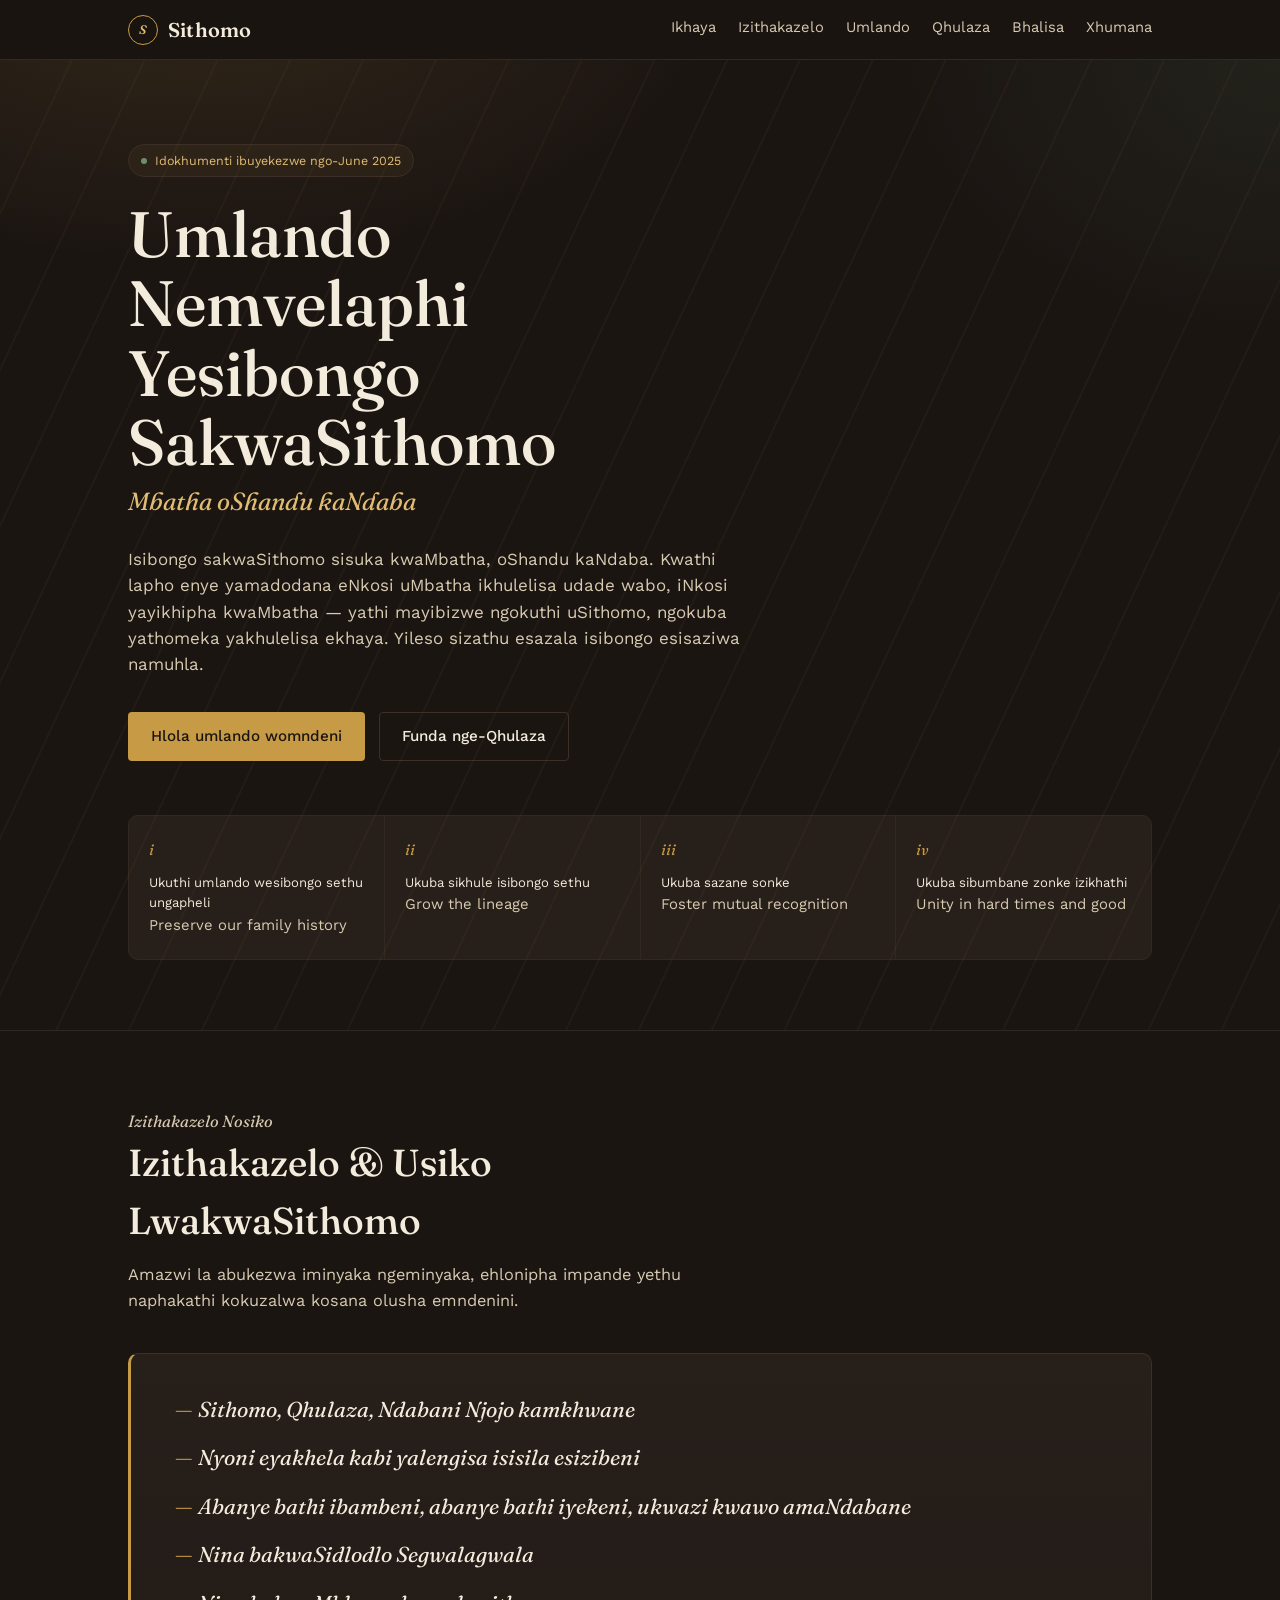
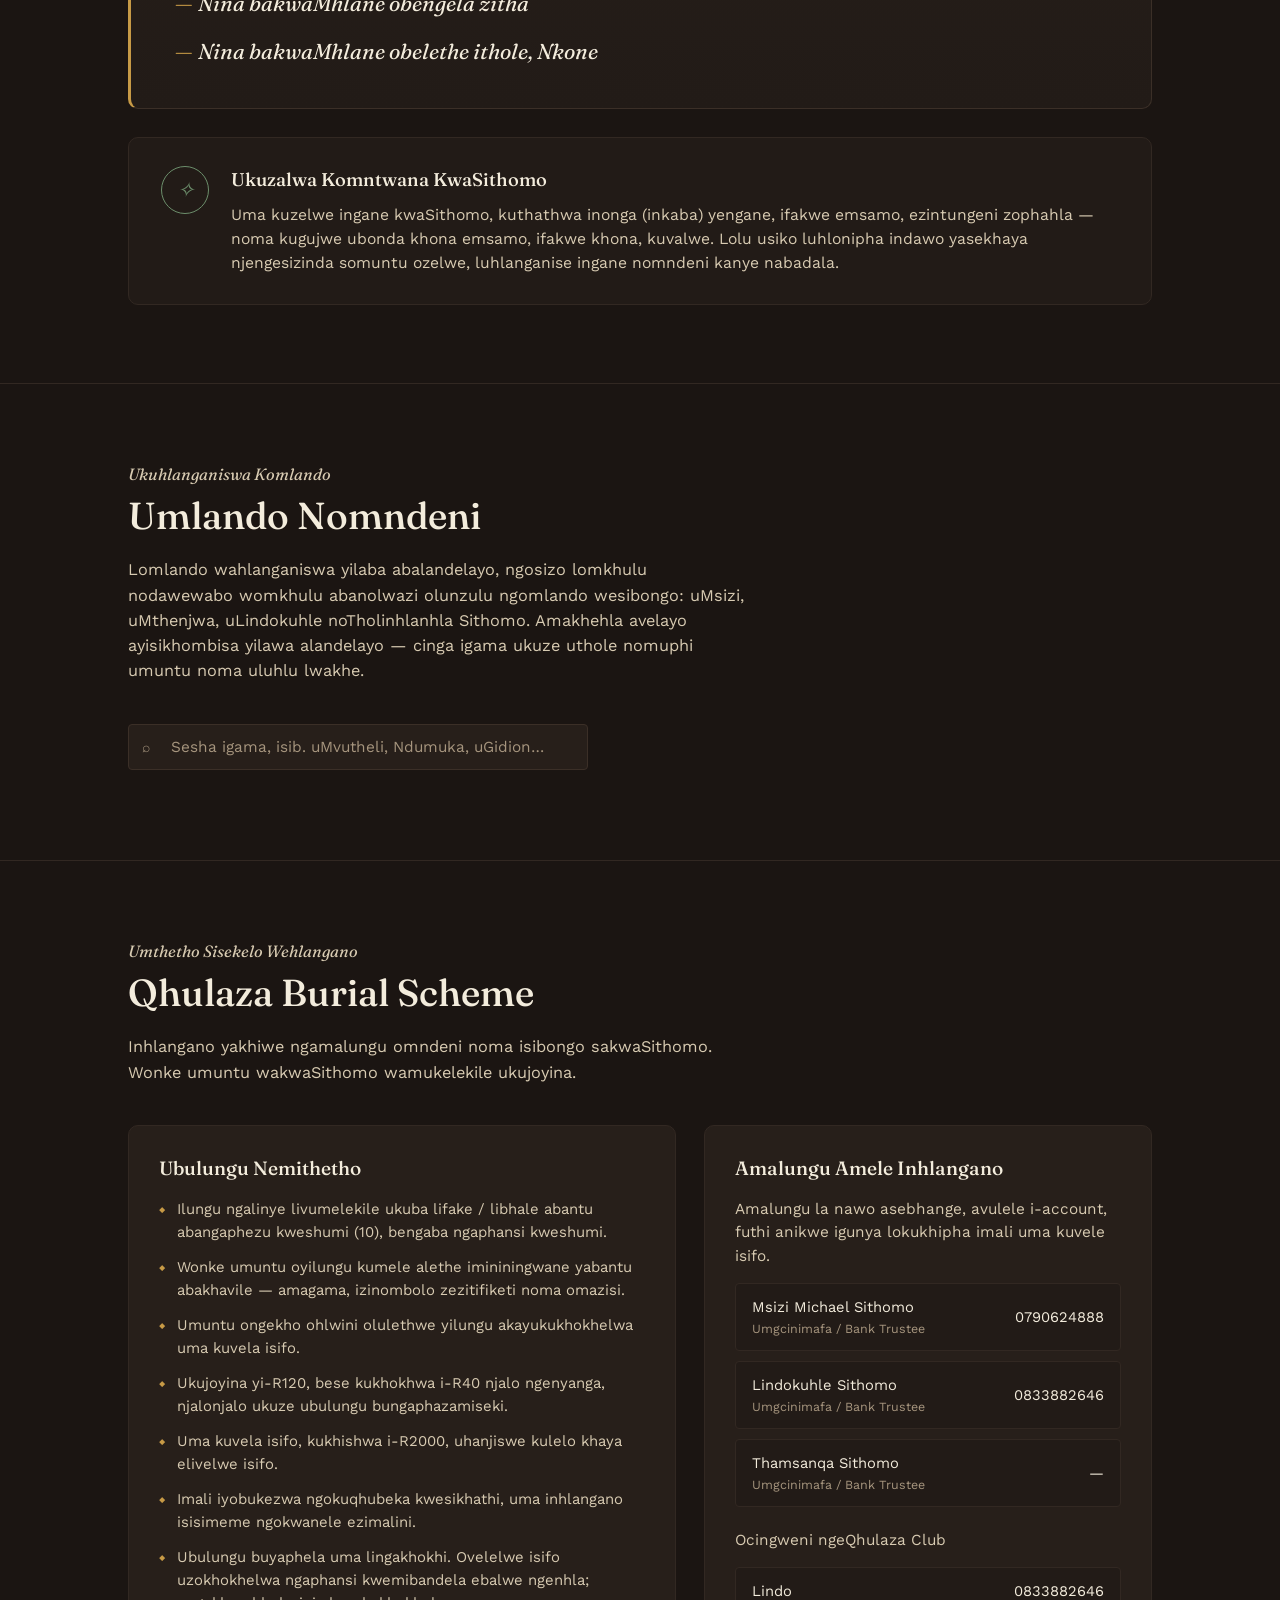
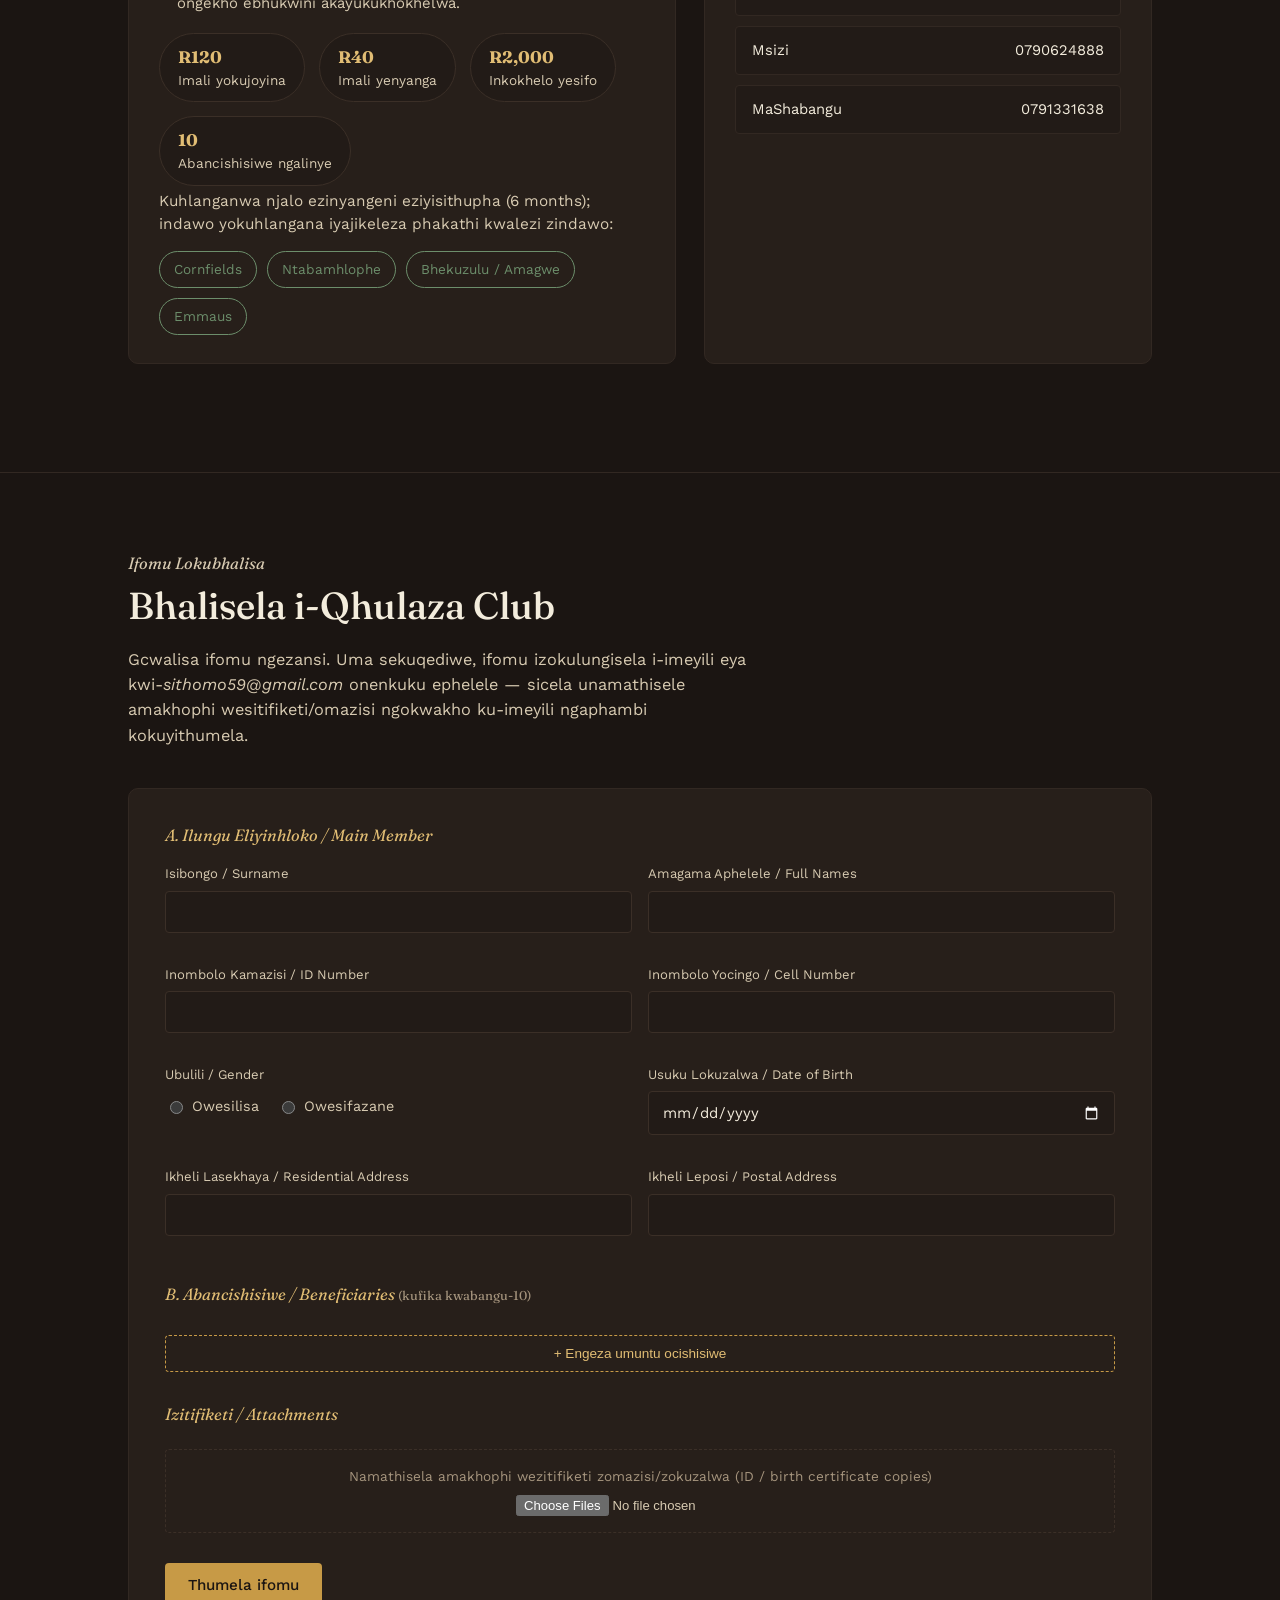
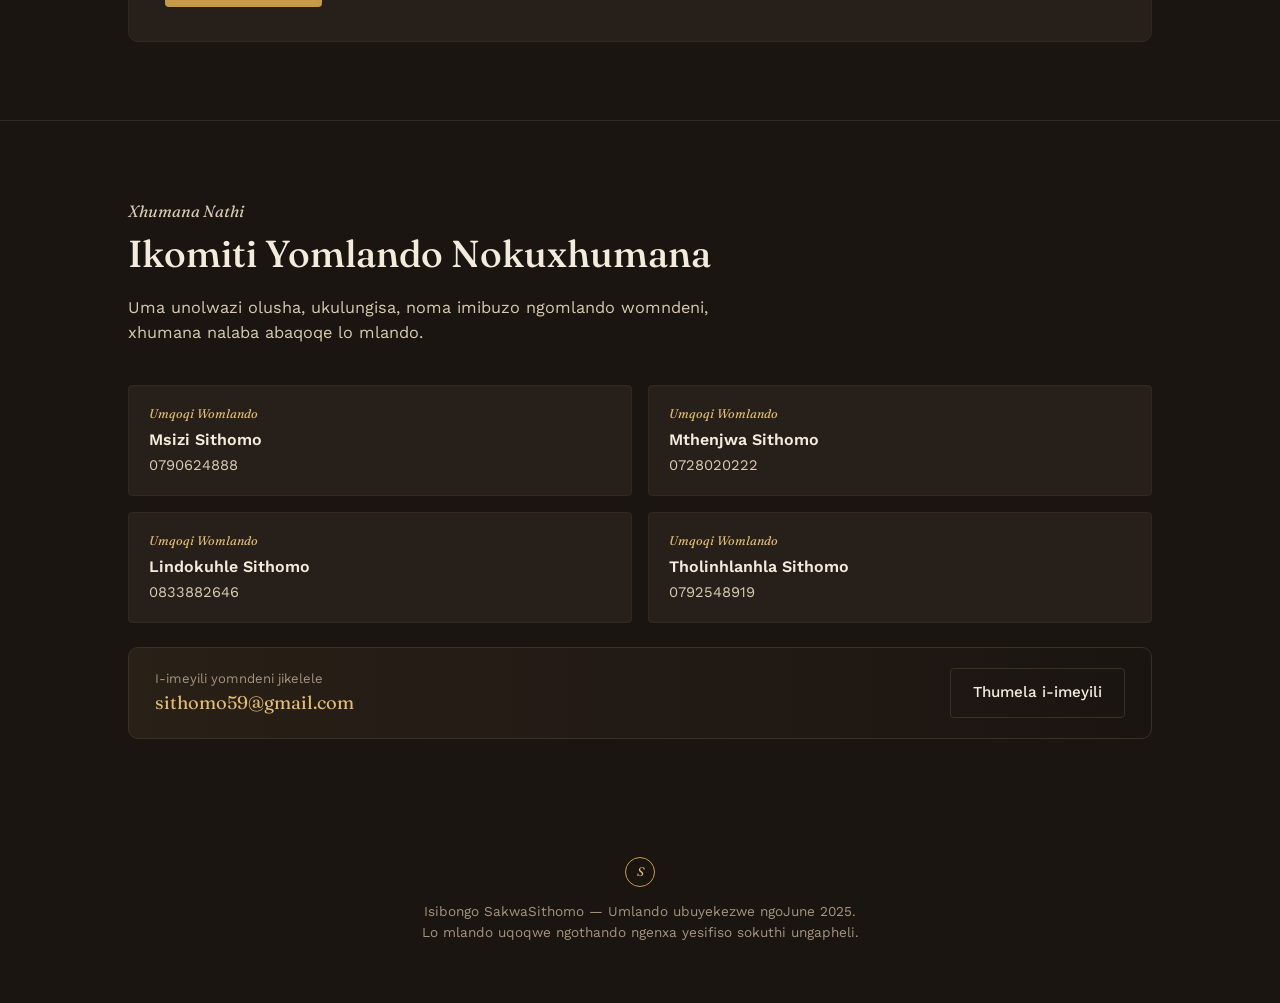
==== commit 2e7c5fd7: "Add files via upload" ====
--- a/index.html
+++ b/index.html
@@ -5,538 +5,12 @@
 <meta name="viewport" content="width=device-width, initial-scale=1, viewport-fit=cover">
 <title>Umlando NakwaSithomo — Isibongo SakwaSithomo</title>
 <link rel="icon" type="image/svg+xml" href="data:image/svg+xml,%3Csvg xmlns='http://www.w3.org/2000/svg' viewBox='0 0 64 64'%3E%3Crect width='64' height='64' rx='14' fill='%231B1512'/%3E%3Ccircle cx='32' cy='32' r='23' fill='none' stroke='%23C79A46' stroke-width='3'/%3E%3Ctext x='32' y='43' text-anchor='middle' font-family='Georgia,serif' font-style='italic' font-weight='700' font-size='32' fill='%23E1BD74'%3ES%3C/text%3E%3C/svg%3E">
+<link rel="stylesheet" href="style.css">
 <link rel="apple-touch-icon" href="data:image/svg+xml,%3Csvg xmlns='http://www.w3.org/2000/svg' viewBox='0 0 64 64'%3E%3Crect width='64' height='64' fill='%231B1512'/%3E%3Ccircle cx='32' cy='32' r='23' fill='none' stroke='%23C79A46' stroke-width='3'/%3E%3Ctext x='32' y='43' text-anchor='middle' font-family='Georgia,serif' font-style='italic' font-weight='700' font-size='32' fill='%23E1BD74'%3ES%3C/text%3E%3C/svg%3E">
 <meta name="theme-color" content="#1B1512">
 <link rel="preconnect" href="https://fonts.googleapis.com">
 <link rel="preconnect" href="https://fonts.gstatic.com" crossorigin>
 <link href="https://fonts.googleapis.com/css2?family=Fraunces:ital,opsz,wght@0,9..144,300;0,9..144,400;0,9..144,500;0,9..144,600;0,9..144,700;1,9..144,400;1,9..144,500&family=Work+Sans:wght@300;400;500;600;700&display=swap" rel="stylesheet">
-<style>
-  :root{
-    --bg: #1B1512;
-    --bg-raised: #221B17;
-    --bg-card: #271F1A;
-    --bg-card-hover: #2E241E;
-    --line: #3B2F27;
-    --line-soft: #322822;
-    --gold: #C79A46;
-    --gold-soft: #E1BD74;
-    --clay: #A9673F;
-    --green: #47664B;
-    --green-soft: #6C8E6B;
-    --cream: #F3ECDC;
-    --cream-dim: #D8CBB2;
-    --muted: #A6957E;
-    --danger: #B75B4A;
-    --radius-s: 4px;
-    --radius-m: 10px;
-    --font-display: "Fraunces", Georgia, "Times New Roman", serif;
-    --font-body: "Work Sans", -apple-system, BlinkMacSystemFont, sans-serif;
-    color-scheme: dark;
-  }
-  :root:not([data-theme="light"]){ --bg:#1B1512; }
-  :root[data-theme="dark"]{ --bg:#1B1512; }
-
-  *{ box-sizing: border-box; }
-  html{
-    scroll-behavior: smooth;
-    scroll-padding-top: calc(76px + env(safe-area-inset-top, 0px));
-  }
-  body{
-    margin:0;
-    background: var(--bg);
-    color: var(--cream);
-    font-family: var(--font-body);
-    line-height: 1.55;
-    -webkit-font-smoothing: antialiased;
-    padding-top: env(safe-area-inset-top, 0px);
-    padding-bottom: env(safe-area-inset-bottom, 0px);
-    overflow-x: hidden;
-  }
-  a{ color: inherit; }
-  img{ max-width:100%; display:block; }
-
-  .wrap{ max-width: 1080px; margin: 0 auto; padding: 0 28px; }
-  @media (max-width: 640px){ .wrap{ padding: 0 20px; } }
-
-  /* ---------- pattern / texture ---------- */
-  .bead-row{
-    height: 10px;
-    background-image: repeating-linear-gradient(90deg, var(--gold) 0 6px, transparent 6px 14px);
-    opacity: .55;
-  }
-
-  /* ---------- nav ---------- */
-  header.site-nav{
-    position: sticky;
-    top: 0;
-    z-index: 40;
-    background: rgba(27,21,18,.92);
-    backdrop-filter: blur(8px);
-    border-bottom: 1px solid var(--line-soft);
-    padding-top: env(safe-area-inset-top, 0px);
-  }
-  .nav-inner{
-    max-width: 1080px;
-    margin: 0 auto;
-    padding: 14px 28px;
-    display: flex;
-    align-items: center;
-    justify-content: space-between;
-    gap: 16px;
-  }
-  .brand{
-    font-family: var(--font-display);
-    font-weight: 600;
-    font-size: 1.25rem;
-    letter-spacing: .01em;
-    color: var(--cream);
-    text-decoration: none;
-    display:flex; align-items:center; gap:10px;
-  }
-  .brand-mark{
-    width: 30px; height: 30px; border-radius: 50%;
-    border: 1.5px solid var(--gold);
-    display:flex; align-items:center; justify-content:center;
-    font-size: .78rem; color: var(--gold-soft); font-family: var(--font-display); font-style: italic;
-  }
-  nav.links{ display:flex; gap: 22px; }
-  nav.links a{
-    font-size: .92rem;
-    text-decoration: none;
-    color: var(--cream-dim);
-    border-bottom: 1px solid transparent;
-    padding-bottom: 3px;
-    transition: color .15s ease, border-color .15s ease;
-    white-space: nowrap;
-  }
-  nav.links a:hover{ color: var(--gold-soft); border-color: var(--gold); }
-  .nav-toggle{
-    display:none;
-    background:none; border: 1px solid var(--line); color: var(--cream);
-    width: 38px; height: 38px; border-radius: var(--radius-s);
-    font-size: 1.1rem; cursor:pointer;
-  }
-  @media (max-width: 780px){
-    nav.links{
-      position:absolute; top: 100%; left:0; right:0;
-      background: var(--bg-raised);
-      flex-direction: column;
-      padding: 10px 20px 18px;
-      border-bottom: 1px solid var(--line-soft);
-      display:none;
-      gap: 4px;
-    }
-    nav.links.open{ display:flex; }
-    nav.links a{ padding: 10px 4px; border-bottom: 1px solid var(--line-soft); }
-    .nav-toggle{ display:block; }
-  }
-
-  /* ---------- hero ---------- */
-  .hero{
-    position: relative;
-    padding: 84px 0 70px;
-    background:
-      radial-gradient(ellipse 900px 500px at 15% -10%, rgba(199,154,70,.14), transparent 60%),
-      radial-gradient(ellipse 700px 500px at 100% 0%, rgba(71,102,75,.16), transparent 55%),
-      var(--bg);
-    border-bottom: 1px solid var(--line-soft);
-    overflow: hidden;
-  }
-  .hero::before{
-    content:"";
-    position:absolute; inset: 0;
-    background-image: repeating-linear-gradient(115deg, transparent 0 64px, rgba(199,154,70,.045) 64px 66px);
-    pointer-events: none;
-  }
-  .eyebrow-tag{
-    display:inline-flex; align-items:center; gap:8px;
-    font-size: .78rem;
-    color: var(--gold-soft);
-    border: 1px solid var(--line);
-    padding: 6px 12px;
-    border-radius: 999px;
-    background: rgba(199,154,70,.06);
-  }
-  .eyebrow-tag .dot{ width:6px; height:6px; border-radius:50%; background: var(--green-soft); }
-  .hero h1{
-    font-family: var(--font-display);
-    font-weight: 500;
-    font-size: clamp(2.3rem, 5.6vw, 4rem);
-    line-height: 1.08;
-    margin: 22px 0 6px;
-    max-width: 15ch;
-    color: var(--cream);
-  }
-  .hero .sub{
-    font-family: var(--font-display);
-    font-style: italic;
-    font-weight: 400;
-    font-size: clamp(1.2rem, 2.4vw, 1.55rem);
-    color: var(--gold-soft);
-    margin: 0 0 26px;
-  }
-  .hero p.lede{
-    max-width: 56ch;
-    color: var(--cream-dim);
-    font-size: 1.06rem;
-    margin: 0 0 34px;
-  }
-  .hero-cta{ display:flex; gap: 14px; flex-wrap: wrap; }
-  .btn{
-    display:inline-flex; align-items:center; gap: 8px;
-    padding: 12px 22px;
-    border-radius: var(--radius-s);
-    font-size: .95rem;
-    font-weight: 500;
-    text-decoration: none;
-    cursor: pointer;
-    border: 1px solid transparent;
-    font-family: var(--font-body);
-    transition: transform .12s ease, background .15s ease, border-color .15s ease;
-  }
-  .btn:active{ transform: translateY(1px); }
-  .btn-gold{ background: var(--gold); color: #1B1512; }
-  .btn-gold:hover{ background: var(--gold-soft); }
-  .btn-line{ border-color: var(--line); color: var(--cream); background: transparent; }
-  .btn-line:hover{ border-color: var(--gold); color: var(--gold-soft); }
-
-  .wishes-strip{
-    margin-top: 54px;
-    display: grid;
-    grid-template-columns: repeat(4, 1fr);
-    gap: 1px;
-    background: var(--line-soft);
-    border: 1px solid var(--line-soft);
-    border-radius: var(--radius-m);
-    overflow: hidden;
-  }
-  @media (max-width: 780px){ .wishes-strip{ grid-template-columns: 1fr 1fr; } }
-  @media (max-width: 480px){ .wishes-strip{ grid-template-columns: 1fr; } }
-  .wish{
-    background: var(--bg-card);
-    padding: 22px 20px;
-  }
-  .wish .num{ font-family: var(--font-display); font-style: italic; color: var(--gold); font-size: .95rem; }
-  .wish p{ margin: 10px 0 0; font-size: .93rem; color: var(--cream-dim); }
-  .wish .zu{ display:block; color: var(--cream); font-size: .82rem; margin-top: 6px; }
-
-  /* ---------- section shell ---------- */
-  section{ padding: 78px 0; border-bottom: 1px solid var(--line-soft); }
-  .section-head{ margin-bottom: 40px; max-width: 62ch; }
-  .kicker{ font-family: var(--font-display); font-style: italic; color: var(--gold-soft); font-size: 1rem; margin: 0 0 8px; }
-  h2.section-title{
-    font-family: var(--font-display);
-    font-weight: 500;
-    font-size: clamp(1.7rem, 3.4vw, 2.35rem);
-    margin: 0 0 12px;
-    color: var(--cream);
-  }
-  .section-head p{ color: var(--cream-dim); font-size: 1.02rem; margin: 0; }
-
-  /* ---------- praises ---------- */
-  .praise-block{
-    background: linear-gradient(180deg, var(--bg-card), var(--bg-raised));
-    border: 1px solid var(--line);
-    border-left: 3px solid var(--gold);
-    border-radius: var(--radius-m);
-    padding: 40px 44px;
-  }
-  @media (max-width: 640px){ .praise-block{ padding: 30px 24px; } }
-  .praise-block .line{
-    font-family: var(--font-display);
-    font-style: italic;
-    font-size: clamp(1.05rem, 2vw, 1.35rem);
-    color: var(--cream);
-    margin: 0 0 16px;
-    line-height: 1.5;
-  }
-  .praise-block .line:last-child{ margin-bottom: 0; }
-  .praise-block .line::before{ content: "— "; color: var(--gold); font-style: normal; }
-
-  .custom-card{
-    margin-top: 28px;
-    background: var(--bg-raised);
-    border: 1px solid var(--line-soft);
-    border-radius: var(--radius-m);
-    padding: 28px 32px;
-    display:grid; grid-template-columns: auto 1fr; gap: 22px; align-items:flex-start;
-  }
-  @media (max-width: 600px){ .custom-card{ grid-template-columns: 1fr; } }
-  .custom-card .glyph{
-    width: 48px; height:48px; border-radius:50%;
-    border: 1px solid var(--green-soft);
-    color: var(--green-soft);
-    display:flex; align-items:center; justify-content:center;
-    font-family: var(--font-display); font-style: italic; font-size: 1.3rem;
-    flex-shrink: 0;
-  }
-  .custom-card h3{ margin: 0 0 8px; font-family: var(--font-display); font-weight: 500; font-size: 1.15rem; color:var(--cream); }
-  .custom-card p{ margin:0; color: var(--cream-dim); font-size: .98rem; }
-
-  /* ---------- lineage / search ---------- */
-  .search-box{
-    position: relative;
-    max-width: 460px;
-    margin-bottom: 30px;
-  }
-  .search-box input{
-    width: 100%;
-    padding: 13px 16px 13px 42px;
-    background: var(--bg-card);
-    border: 1px solid var(--line);
-    border-radius: var(--radius-s);
-    color: var(--cream);
-    font-size: .96rem;
-    font-family: var(--font-body);
-  }
-  .search-box input:focus{ outline: none; border-color: var(--gold); }
-  .search-box input::placeholder{ color: var(--muted); }
-  .search-box .icon{
-    position:absolute; left:14px; top:50%; transform: translateY(-50%);
-    color: var(--muted); font-size: .9rem; pointer-events:none;
-  }
-  .search-meta{ font-size: .85rem; color: var(--muted); margin: -18px 0 26px; }
-
-  .search-results{ display:none; flex-direction: column; gap: 10px; }
-  .search-results.active{ display:flex; }
-  .tree-view.hidden{ display:none; }
-  .result-row{
-    background: var(--bg-card);
-    border: 1px solid var(--line-soft);
-    border-radius: var(--radius-s);
-    padding: 14px 18px;
-  }
-  .result-row .name{ font-weight: 600; color: var(--gold-soft); font-size: 1rem; }
-  .result-row .name mark{ background: rgba(199,154,70,.35); color: var(--cream); padding: 0 2px; border-radius: 2px; }
-  .result-row .path{ font-size: .82rem; color: var(--muted); margin-top: 4px; }
-  .result-row .note{ font-size: .85rem; color: var(--cream-dim); margin-top: 4px; }
-  .no-results{ color: var(--muted); font-size: .95rem; padding: 20px 0; }
-
-  .patriarch-list{ display:flex; flex-direction:column; gap: 12px; }
-  details.node{
-    background: var(--bg-card);
-    border: 1px solid var(--line-soft);
-    border-radius: var(--radius-s);
-  }
-  details.node > summary{
-    list-style: none;
-    cursor: pointer;
-    padding: 16px 20px;
-    display:flex; align-items:center; justify-content: space-between;
-    gap: 12px;
-  }
-  details.node > summary::-webkit-details-marker{ display:none; }
-  .node-title{ display:flex; flex-direction:column; gap:2px; }
-  .node-name{ font-family: var(--font-display); font-weight: 500; font-size: 1.05rem; color: var(--cream); }
-  .node-note{ font-size: .82rem; color: var(--muted); }
-  .chev{
-    width: 22px; height:22px; flex-shrink:0;
-    border: 1px solid var(--line);
-    border-radius: 50%;
-    display:flex; align-items:center; justify-content:center;
-    color: var(--gold-soft);
-    font-size: .7rem;
-    transition: transform .18s ease;
-  }
-  details.node[open] > summary .chev{ transform: rotate(45deg); }
-  .node-children{
-    padding: 0 20px 18px 20px;
-    border-top: 1px solid var(--line-soft);
-    margin-top: 2px;
-  }
-  .node-children-inner{
-    padding-left: 18px;
-    border-left: 1px solid var(--line-soft);
-    margin-top: 16px;
-    display:flex; flex-direction: column; gap: 10px;
-  }
-  /* top-level patriarchs get slightly stronger styling */
-  .patriarch-list > details.node{ border-left: 2px solid var(--gold); }
-  .leaf{
-    padding: 8px 0;
-    font-size: .93rem;
-    color: var(--cream-dim);
-  }
-  .leaf .name{ color: var(--cream); font-weight: 500; }
-  .leaf .note{ color: var(--muted); font-size: .85rem; }
-  .group-label{
-    font-size: .78rem;
-    text-transform: none;
-    color: var(--gold-soft);
-    font-family: var(--font-display);
-    font-style: italic;
-    margin: 4px 0 2px;
-  }
-
-  /* ---------- scheme ---------- */
-  .scheme-grid{
-    display:grid; grid-template-columns: 1.1fr .9fr; gap: 28px;
-    margin-bottom: 30px;
-  }
-  @media (max-width: 800px){ .scheme-grid{ grid-template-columns: 1fr; } }
-  .panel{
-    background: var(--bg-card);
-    border: 1px solid var(--line-soft);
-    border-radius: var(--radius-m);
-    padding: 28px 30px;
-  }
-  .panel h3{ font-family: var(--font-display); font-weight:500; font-size: 1.2rem; margin: 0 0 14px; color: var(--cream); }
-  .panel p{ color: var(--cream-dim); font-size: .96rem; margin: 0 0 14px; }
-  .rule-list{ list-style:none; margin:0; padding:0; display:flex; flex-direction:column; gap: 12px; }
-  .rule-list li{
-    display:flex; gap: 12px; align-items:flex-start;
-    font-size: .93rem; color: var(--cream-dim);
-  }
-  .rule-list li::before{ content:"◆"; color: var(--gold); font-size: .55rem; margin-top: 6px; flex-shrink:0; }
-
-  .stat-row{ display:flex; gap: 14px; flex-wrap: wrap; margin: 18px 0 4px; }
-  .stat-pill{
-    background: var(--bg-raised);
-    border: 1px solid var(--line);
-    border-radius: 999px;
-    padding: 10px 18px;
-    font-size: .85rem;
-    color: var(--cream-dim);
-  }
-  .stat-pill b{ color: var(--gold-soft); font-family: var(--font-display); font-size: 1.05rem; display:block; }
-
-  .trustee-list{ display:flex; flex-direction:column; gap: 10px; margin-top: 10px; }
-  .trustee{
-    display:flex; justify-content: space-between; align-items:center;
-    background: var(--bg-raised);
-    border: 1px solid var(--line-soft);
-    border-radius: var(--radius-s);
-    padding: 12px 16px;
-    font-size: .92rem;
-  }
-  .trustee .role{ color: var(--muted); font-size: .78rem; }
-
-  .meeting-map{ display:flex; flex-wrap:wrap; gap: 10px; margin-top: 10px; }
-  .meeting-chip{
-    border: 1px solid var(--green-soft);
-    color: var(--green-soft);
-    border-radius: 999px;
-    padding: 7px 14px;
-    font-size: .85rem;
-  }
-
-  /* ---------- form ---------- */
-  .form-card{
-    background: var(--bg-card);
-    border: 1px solid var(--line-soft);
-    border-radius: var(--radius-m);
-    padding: 34px 36px;
-  }
-  @media (max-width: 640px){ .form-card{ padding: 24px 20px; } }
-  .form-card h3{ font-family: var(--font-display); font-weight:500; font-size: 1.3rem; margin: 0 0 6px; color:var(--cream); }
-  .form-card .form-sub{ color: var(--muted); font-size: .88rem; margin: 0 0 28px; }
-  fieldset{ border: none; padding: 0; margin: 0 0 30px; }
-  fieldset legend{
-    font-family: var(--font-display); font-style: italic; color: var(--gold-soft);
-    font-size: 1.02rem; padding: 0; margin-bottom: 16px;
-  }
-  .field-grid{ display:grid; grid-template-columns: 1fr 1fr; gap: 16px; }
-  @media (max-width: 560px){ .field-grid{ grid-template-columns: 1fr; } }
-  .field{ display:flex; flex-direction:column; gap: 6px; margin-bottom: 16px; }
-  .field label{ font-size: .82rem; color: var(--cream-dim); }
-  .field input, .field select{
-    background: var(--bg-raised);
-    border: 1px solid var(--line);
-    border-radius: var(--radius-s);
-    padding: 11px 13px;
-    color: var(--cream);
-    font-family: var(--font-body);
-    font-size: .93rem;
-  }
-  .field input:focus, .field select:focus{ outline:none; border-color: var(--gold); }
-  .radio-row{ display:flex; gap: 18px; align-items:center; padding-top: 4px; }
-  .radio-row label{ display:flex; align-items:center; gap: 6px; font-size: .9rem; color: var(--cream-dim); }
-
-  .beneficiary{
-    border: 1px dashed var(--line);
-    border-radius: var(--radius-s);
-    padding: 18px 18px 4px;
-    margin-bottom: 14px;
-    position: relative;
-    background: rgba(199,154,70,.02);
-  }
-  .beneficiary .ben-head{ display:flex; justify-content: space-between; align-items:center; margin-bottom: 8px; }
-  .beneficiary .ben-head span{ font-size: .82rem; color: var(--gold-soft); font-family: var(--font-display); font-style:italic; }
-  .remove-ben{
-    background: none; border: 1px solid var(--line); color: var(--muted);
-    border-radius: var(--radius-s); font-size: .78rem; padding: 4px 9px; cursor:pointer;
-  }
-  .remove-ben:hover{ border-color: var(--danger); color: var(--danger); }
-
-  #beneficiaries-wrap{ margin-bottom: 8px; }
-  .add-ben-btn{
-    background: none; border: 1px dashed var(--gold); color: var(--gold-soft);
-    padding: 10px 16px; border-radius: var(--radius-s); font-size: .85rem; cursor:pointer;
-    width: 100%; text-align:center; margin-top: 4px;
-  }
-  .add-ben-btn:hover{ background: rgba(199,154,70,.06); }
-  .add-ben-btn:disabled{ opacity:.4; cursor:not-allowed; }
-
-  .file-field{
-    border: 1px dashed var(--line);
-    border-radius: var(--radius-s);
-    padding: 16px;
-    text-align:center;
-    font-size: .85rem;
-    color: var(--muted);
-    margin-top: 6px;
-  }
-  .file-field input{ margin-top: 8px; font-size: .82rem; color: var(--cream-dim); }
-
-  .form-note{
-    font-size: .82rem; color: var(--muted); margin-top: 6px;
-  }
-  .submit-row{ display:flex; align-items:center; gap: 16px; flex-wrap: wrap; margin-top: 8px; }
-  .form-status{ font-size: .87rem; color: var(--green-soft); display:none; }
-  .form-status.show{ display:block; }
-  .field.invalid input{ border-color: var(--danger); }
-  .error-msg{ font-size: .78rem; color: var(--danger); display:none; }
-  .field.invalid .error-msg{ display:block; }
-
-  /* ---------- contact ---------- */
-  .contact-grid{ display:grid; grid-template-columns: repeat(2, 1fr); gap: 16px; }
-  @media (max-width: 640px){ .contact-grid{ grid-template-columns: 1fr; } }
-  .contact-card{
-    background: var(--bg-card);
-    border: 1px solid var(--line-soft);
-    border-radius: var(--radius-s);
-    padding: 18px 20px;
-  }
-  .contact-card .role{ font-size: .78rem; color: var(--gold-soft); font-family: var(--font-display); font-style: italic; margin-bottom: 4px; }
-  .contact-card .name{ font-weight: 600; color: var(--cream); }
-  .contact-card .num{ color: var(--cream-dim); font-size: .92rem; margin-top: 2px; }
-
-  .email-banner{
-    margin-top: 24px;
-    display:flex; align-items:center; justify-content:space-between; gap: 16px; flex-wrap:wrap;
-    background: linear-gradient(90deg, rgba(199,154,70,.08), transparent);
-    border: 1px solid var(--line);
-    border-radius: var(--radius-m);
-    padding: 20px 26px;
-  }
-  .email-banner .label{ font-size: .82rem; color: var(--muted); }
-  .email-banner .addr{ font-family: var(--font-display); font-size: 1.15rem; color: var(--gold-soft); }
-
-  footer{
-    padding: 40px 0 60px;
-    text-align:center;
-    color: var(--muted);
-    font-size: .85rem;
-  }
-  footer .brand-mark{ margin: 0 auto 14px; }
-
-  ::selection{ background: var(--gold); color: #1B1512; }
-
-  @media (prefers-reduced-motion: reduce){
-    html{ scroll-behavior: auto; }
-    *{ transition: none !important; animation: none !important; }
-  }
-</style>
 </head>
 <body>
 
@@ -817,529 +291,5 @@
   Lo mlando uqoqwe ngothando ngenxa yesifiso sokuthi ungapheli.
 </footer>
 
-<script>
-/* ============================================================
-   LINEAGE DATA
-   Structure: { name, note (spouse/marriage detail), children: [...] }
-   Transcribed from the Sithomo family archive document.
-   ============================================================ */
-const lineageData = [
-  {
-    name: "uKhanda", note: "wayeganwe uMaNdaba",
-    children: [
-      { name: "uMbhejisa (Simiyoni)", note: "wayeganwe umaZulu", children: [
-        { name: "uGidion kaMbhejisa – Malambula", note: "owaganwa uMaChonco noMaNgadi", children: [
-          { name: "KumaChonco", children: [
-            { name: "Thembisile", note: "wagana kwaMtshali" },
-            { name: "Nomajuba", note: "wagana kwaSibiya" },
-            { name: "Mkiti", note: "wagana kwaNkabinde" },
-            { name: "Bakhulu", note: "oganwe ukaMazibuko" },
-            { name: "Makhosazane" }
-          ]},
-          { name: "KumaNgadi", children: [
-            { name: "To", note: "oganwe kwaNtuli" },
-            { name: "Bhipo", note: "oganwe umaShabalala" },
-            { name: "Nondumiso" },
-            { name: "Sizwe", note: "oganwe umaMdakane" },
-            { name: "Ntokozo" }
-          ]}
-        ]},
-        { name: "Noli kaMbhejisa" },
-        { name: "uLeya kaMbhejisa" }
-      ]},
-      { name: "uGabadela", note: "wayeganwe umaKhumalo", children: [
-        { name: "uLubeni kaGabadela" },
-        { name: "uMashumi kaGabadela", note: "waganwa umaDladla", children: [
-          { name: "Mangempi (Mabhalane)" },
-          { name: "Sibusiso (Sihubhe)" },
-          { name: "Mantombazane" },
-          { name: "Sebenzile", note: "owagana kwaNgcobo" },
-          { name: "Sdudla", note: "oganwe kwaHadebe" },
-          { name: "Bizeni", note: "oganwe kwaDlamini" },
-          { name: "Mduduzeli Sqambembe" },
-          { name: "Neli", note: "waganwa kwaMabaso" }
-        ]}
-      ]},
-      { name: "Ngaloncane" },
-      { name: "uKula", note: "wayeganwe umaDladla", children: [
-        { name: "uMakhosonke", note: "waganwa umaHadebe", children: [
-          { name: "Mfunwa", note: "waganwa ukaMazibuko" },
-          { name: "Nokuthela", note: "wagana kwaMabaso" },
-          { name: "Nokuthula" },
-          { name: "Bangeni" },
-          { name: "Ntombizodwa" },
-          { name: "Bubu" },
-          { name: "Ntshitshi", note: "wagana Khanyile" },
-          { name: "Jabu" },
-          { name: "Qondeni" }
-        ]},
-        { name: "uGundu", note: "waganwa uMaShezi", children: [
-          { name: "Nomkhuba", note: "wagana kwaPhakathi" },
-          { name: "Nokufika" },
-          { name: "Mkakwa", note: "oganwe umaNdebele" },
-          { name: "Mzwakhe" },
-          { name: "Mandla", note: "oganwe umaNcikane" },
-          { name: "Mbuzeni", note: "oganwe uMahudla" },
-          { name: "Celiwe" }
-        ]},
-        { name: "uGcina", note: "waganwa umaNxumalo", children: [
-          { name: "Bheki" },
-          { name: "Nombuso", note: "oganwe kwaMzolo" },
-          { name: "Dindi" },
-          { name: "Zwakushiwo" },
-          { name: "Zwelakhe" },
-          { name: "Mkotozi" },
-          { name: "Mahloni" }
-        ]},
-        { name: "uSbhekuza" },
-        { name: "Thembeni" },
-        { name: "uMlomi" },
-        { name: "Ribeca" },
-        { name: "uDingili" }
-      ]},
-      { name: "uMbulawa", note: "wayeganwe umaShabalala — bazala amantombazane odwa", children: [
-        { name: "uBatshwazwayo", note: "wagana kwaMabaso, iNkosi uMthukutheli ubabakaVimba" },
-        { name: "uNtombi", note: "wagana Sokhela eMahlabathini" },
-        { name: "uNonsolo", note: "kwaVilakazi ebhoshi" },
-        { name: "uNomadlozi", note: "wagana kwaSithole" },
-        { name: "uNtombizonke", note: "kwaHadebe emahlutshini" }
-      ]},
-      { name: "Mvutheli kaKhanda uHobhohobho kanomgandiya", note: "wayeganwe umaKubheka", children: [
-        { name: "uSgweje kaMvutheli", note: "wayeganwe umaMtshali", children: [
-          { name: "Ndumuka (full stop)", note: "waganwa umaMsane", children: [
-            { name: "uNonhlanhla" }, { name: "Mondli (shlophoyi)" }, { name: "Tholakele" }
-          ]},
-          { name: "uBhekezakhe (Spring)", note: "kumaNgema", children: [
-            { name: "Bafo" }, { name: "Busi" }, { name: "Jabu" },
-            { name: "Musa", note: "kumaMbona: uKhanyi, Phili, Nathi, Nothi, kwaNdi" }
-          ]},
-          { name: "Beauty", note: "wagana Mndeni, wabe esegna kwaSibisi" },
-          { name: "uMomo", note: "wazala u-Nomfundo noMduduzi" },
-          { name: "uGanile" , note: "wazala uSnenhlanhla noNjabulo"},
-          { name: "Koswana", note: "ugane kwaMabaso", children: [ { name:"Lindo" }, { name:"Lumkelo" } ] },
-          { name: "uVusumuzi (Slevu)", note: "oganwe ukaMazibuko", children: [ { name:"Smilo" }, { name:"Lungisani" }, { name:"Samukelisiwe" }, { name:"Celimpilo" } ] },
-          { name: "Mabutho (Sgoloza)", note: "akagananga" },
-          { name: "Gezi", note: "owagana kwaXimba" }
-        ]},
-        { name: "uMgijimi kaMvutheli", note: "waganwa umaMnyandu", children: [
-          { name: "Lungile" }, { name: "Mbuyiselwa" }, { name: "Thembi (ongasekho)" }
-        ]},
-        { name: "uNyoni (uBlesi)", note: "waganwa umaMfuphi", children: [
-          { name: "Mpandla", note: "oganwe umaKhumalo", children: [
-            { name:"uBuhle" }, { name:"Mbuyi" }, { name:"Qaphelani" }, { name:"Thabisile" }, { name:"Hlengiwe", note:"kumaDladla" }
-          ]},
-          { name: "Bholo", note: "waganwa umaMkhize", children: [
-            { name: "Dimo", note: "kumaLinda, wathola uNomusa noGenene" }
-          ]},
-          { name: "uMazukwana (Mlomo)", note: "wazala uNdenene kwaHadebe" },
-          { name: "Kini (Mchondo)", note: "waganwa ukaManana", children: [
-            { name:"Thembelihle (Nunu)" }, { name:"Kwanele (Tibha)" }, { name:"Xolile" }
-          ]},
-          { name: "uXhegu", note: "wazala uMthobisi (Topiya)" },
-          { name: "tutu", note: "akabanga nangane" },
-          { name: "Nelisiwe (Nelly)", note: "wazala uLwazi" },
-          { name: "Vita" }
-        ]},
-        { name: "uBhusmani kaMvutheli", note: "waganwa umaNgcobo", children: [
-          { name: "Njabuliso (Dibongs)", note: "oganwe ukaMahlinza", children: [ { name:"Nomonde" }, { name:"Zandile" } ] }
-        ]},
-        { name: "uNtongo kaMvutheli", note: "wazala uMdaka noMlethwa", children: [
-          { name: "uMdaka", note: "uganwe umaMvelase" },
-          { name: "uMlethwa", note: "akaganwanga" }
-        ]},
-        { name: "Nomanyala kaMvutheli", note: "wagana Sthole kwaVumbu" }
-      ]},
-      { name: "Khunathi kaKhanda", note: "waganwa umaNdlovu", children: [
-        { name: "Thokozili", note: "owagana kwaSishi" },
-        { name: "Nkampani", note: "waganwa ukaDudu", children: [ { name: "Nokuthula", note: "wagana Khoza" } ] },
-        { name: "Ngilifane", note: "kumaDubazane: Khangelani Kambi (Mqanjelwa), Mphathiseni (Skorokoro) — kumaHadebe: khanyisile, amawele, Dumsani, Buyisiwe, Xolani" },
-        { name: "Sqopha", note: "waganwa uKaTotobisa umaShabalala", children: [
-          { name:"Phathe" }, { name:"Vimbephi", note:"waganwa Hadebe" }, { name:"Khombisile", note:"waganwa kwaSthole" },
-          { name:"Khulu" }, { name:"Nonhlanhla", note:"waganwa kwaDlamini" }, { name:"Thokozani (Mqwabalanda)" }, { name:"Funizwe" }
-        ]},
-        { name: "Khilani" },
-        { name: "Mdombi", note: "wagana kwaMbhele" },
-        { name: "Themba", note: "akagananga" },
-        { name: "Ntombiza", note: "wagana Shabalala" },
-        { name: "Sbongile", note: "wagana kwaHadebe" },
-        { name: "Fana", note: "waganwa ukaMazibuko", children: [ { name:"Mtshengiseni" }, { name:"Duduzile" } ] }
-      ]},
-      { name: "uJosfina" },
-      { name: "Grace" },
-      { name: "Mata" }
-    ]
-  },
-  {
-    name: "uLothoyi", note: "wayeganwe uMaNdaba",
-    children: [
-      { name: "uMagilimbane", note: "kaLothoyi, waganwa umaKhuzwayo", children: [
-        { name: "uNtombi", note: "wagana kwaDladla", children: [ { name:"Dumisani" }, { name:"Lungi" }, { name:"Thembi" }, { name:"Zaza" } ] },
-        { name: "uNtuluza", note: "waganwa ukaMazibuko", children: [
-          { name:"Senzangakhona" }, { name:"Zakhele" }, { name:"Khombisile" }, { name:"Nothile" }, { name:"Ntabiso" }, { name:"Ntethelelo" }, { name:"Thamsanqa" }, { name:"Gcwali" }, { name:"Nokuthula" }
-        ]},
-        { name: "uNsaki-Sidweli", note: "waganwa umaKhanyile", children: [
-          { name:"nduna" }, { name:"Nomthandazo" }, { name:"Mondli" }, { name:"S'fundo Phokazi", note:"ku Mampofana" }, { name:"Zibuse (Ntethe)" }, { name:"Thembi" }
-        ]},
-        { name: "uNqegu", note: "waganwa umaVilakazi", children: [ { name:"Sthembi" }, { name:"Thobile" }, { name:"Fikile" } ] },
-        { name: "uCelani", note: "waganwa umaZwane", children: [
-          { name:"Thandeka" }, { name:"Lindokuhle" }, { name:"Phelelani" }, { name:"Ndumiso" }, { name:"Landiwe" }, { name:"Nomveliso" }, { name:"Nkosinathi" }, { name:"Sanelisiwe" }
-        ]}
-      ]},
-      { name: "uMlembeza", note: "owagana kwaMhlongo" }
-    ]
-  },
-  {
-    name: "uJwabu", note: "wayeganwe umaZulu",
-    children: [
-      { name: "uZwelikude", note: "kaJwabu, umakula bhajiwe, wayeganwe umaShembe", children: [
-        { name: "Fikile uNoziqwaga", note: "inkosazana, yagana kwaMazibuko", children: [ { name:"uNongalanga" }, { name:"Mondli" } ] },
-        { name: "Ntombinjani", note: "wagana kwaHadebe" },
-        { name: "uMzonjani – uShimba", note: "waganwa umaHlongwane", children: [
-          { name:"Bheki" }, { name:"Gugu" }, { name:"Dzeni" }, { name:"Lucky" }, { name:"Bongani" }, { name:"Bonginkosi (amawele)" }, { name:"Sipho" }, { name:"Sabelo" }
-        ]},
-        { name: "Mdondo", note: "waganwa umaKhumalo", children: [ { name:"Mbongiseni" }, { name:"Nokuthula" }, { name:"Neli" }, { name:"Mthenjwa" } ] },
-        { name: "Mvi", note: "waganwa umaKhumalo", children: [ { name:"Mabongi" }, { name:"Nontobeko" }, { name:"Sandile" } ] },
-        { name: "Scazo", note: "waganwa umaKhuzwayo", children: [ { name:"2cent" }, { name:"Thandi" }, { name:"Vusi" }, { name:"Ndwane" }, { name:"Philani" }, { name:"Philile (amawele)" } ] },
-        { name: "Mkhumbane (Ace)", note: "waganwa umaZondo", children: [
-          { name:"Nontombi" }, { name:"noJabu" }, { name:"kumaZungu Sfiso", note:"oganwe umaShabangu" }, { name:"Melusi" }, { name:"Sma" }
-        ]}
-      ]},
-      { name: "uSbusiso", note: "kaJwabu, waganwa umaMfusi", children: [
-        { name: "Mndeni", note: "oganwe ukaMabaso" },
-        { name: "uZombe", note: "oganwe ukaMabaso" },
-        { name: "uSinda", note: "oganwe umaGumbi", children: [ { name:"To" }, { name:"Sfololo" }, { name:"Nana" }, { name:"Stadium" }, { name:"Xolani" }, { name:"Magie" } ] },
-        { name: "uKele", note: "oganwe umaHlophe" },
-        { name: "uSe", note: "oganwe umaShange" },
-        { name: "uTombi", note: "owagana kwaGumbi" },
-        { name: "uGomi", note: "oganwe kwaMdletshe eGoodhome" },
-        { name: "uBhula", note: "oganwe kwaPhakathi eGoodhome" },
-        { name: "uVina", note: "oganwe kwaMkhwanazi eZwelisha" }
-      ]},
-      { name: "Amantombazane amathathu", note: "amagama awabhalwanga" }
-    ]
-  },
-  {
-    name: "uMuthi (Velem)", note: "wayeganwe umaNdaba",
-    children: [
-      { name: "uKewana (Zwelonke Hezekia)", note: "kaMuthi, wayeganwe umaQoma", children: [
-        { name: "uMadoda", note: "owayeganwe umaDlamini", children: [
-          { name: "March", note: "oganwe umaHadebe", children: [
-            { name:"Nokuthula" }, { name:"Mthenjwa" }, { name:"Msizi" }, { name:"Dumsile" }, { name:"Siyabonga" }, { name:"Nkosingiphile" }, { name:"Thembisile", note:"kumaNdlovu" }
-          ]},
-          { name: "MaMbongwa" },
-          { name: "Bongani (Chris)" },
-          { name: "Andile", note: "waganwa ukaMazibuko", children: [ { name:"Lindiwe" }, { name:"Muziwenhlanhla" }, { name:"Nonhlanhla" } ] }
-        ]},
-        { name: "uKhebi", note: "wayeganwe umaNyathi noma Nene", children: [
-          { name: "kumaNyathi", children: [ { name:"uSbongile" } ] },
-          { name: "kumaNene", children: [ { name:"Suliwe" }, { name:"Phiwayinkosi" }, { name:"Nomvula" }, { name:"Nkosikhona" } ] }
-        ]},
-        { name: "uNtombi", note: "wagana kwaHadebe", children: [
-          { name:"Thulani" }, { name:"Mkakeni" }, { name:"Kosi" }, { name:"Mzwanele S'boniso" }, { name:"Mlindeni" }, { name:"Mehlo" }, { name:"Khehla" }
-        ]},
-        { name: "Njabulo Henry (Rose)", note: "waganwa umaNgobese", children: [
-          { name: "Bongiwe", note: "ugane kwaKheswa" }, { name: "Ningi", note: "ugane kwaThango" }, { name: "Mthokozisi" }
-        ]},
-        { name: "uDolly Ellah (uvalibomvu)", note: "wazala uThemba" },
-        { name: "uDaniel", note: "oganwe umaDlamini", children: [
-          { name:"Tholakele" }, { name:"Nonhlanhla", note:"ugane kwaButhelezi" }, { name:"Siyabonga", note:"oganwe umaZikalala" }
-        ]},
-        { name: "Amawele athola oLundi kumaKhumalo", note: "Samkeliso Simon noNtokazi Princess", children: [
-          { name: "Samkeliso Simon (Simo)", note: "akaganiwe okwamanje — izingane zakhe: Lwazi, Sandisiwe, Khethokuhle" },
-          { name: "Ntokazi Princess", note: "akaganile" }
-        ]}
-      ]},
-      { name: "uGqombu", note: "kaMuthi, wayeganwe umaNdlovu", children: [
-        { name: "uSchanulo Eliot", note: "owaganwa umaKheswa", children: [
-          { name:"uPhumelele", note:"oganwe kwaKubheka" }, { name:"Bongani" }, { name:"Phumzile", note:"oganwe kwaNgcobo" },
-          { name:"Hlengiwe" }, { name:"Gcwalisile", note:"oganwe kwaHadebe" }, { name:"Phindile" },
-          { name:"Lungile", note:"oganwe kwaKhanyile" }, { name:"Mzwanele" }, { name:"Zumile" }, { name:"Sandile" }
-        ]},
-        { name: "uNtombinjan Esta (Phephani)", note: "akagananga" }
-      ]},
-      { name: "uSiphiwe", note: "kaMuthi, waganwa umaHlatshwayo", children: [
-        { name: "Jabulile Andrina", note: "wagana kwaMazibuko" },
-        { name: "Mkhethwa" },
-        { name: "Fana", note: "akabanga nangane" },
-        { name: "Ntombiyakhe", note: "wagana kwaNyathi" },
-        { name: "Thembi" },
-        { name: "Themba" }
-      ]}
-    ]
-  },
-  {
-    name: "uSilosibi", note: "wayeganwe umaNxumalo",
-    children: [
-      { name: "uNdala", note: "owaganwa umaNgema", children: [
-        { name: "Sqazu", note: "waganwa umaThwala", children: [
-          { name: "Ntombikayise" },
-          { name: "Mvungazeli — Mvugazele maDuze", note: "wazala uTomoomo, Ntombenhle (wamthola kumaKhowane)" },
-          { name: "Polotwane", note: "oganwe umaHlatshwayo", children: [
-            { name:"Gugu" }, { name:"Phindile" }, { name:"Thandeka" }, { name:"Sosoo" }, { name:"Ncebo" }, { name:"Sbonisiso" }, { name:"Zenande" }, { name:"Lucky", note:"kwaDlamini" }
-          ]},
-          { name: "dokotela", note: "waganwa ukamaBule", children: [ { name:"Bongani" }, { name:"Smanga" }, { name:"Pinky" } ] },
-          { name: "kumaNjoko", note: "Thokozana, kumaLushaba Nonhlanhla" },
-          { name: "Mphikeleli" },
-          { name: "Velaphi", note: "wazala: kwaMvelase Mondli, uMathuba kumaNdebele Nkanyiso, kumaMbhele Sanele" }
-        ]},
-        { name: "Thekwana", note: "owagana kwaChiya eNkandla" },
-        { name: "Mthibuleli", note: "owagana kwaThwala eMnambhithi" },
-        { name: "Sqokwana", note: "owagana kwaThwala" },
-        { name: "Ndlelingaphi", note: "akagananga" }
-      ]}
-    ]
-  },
-  { name: "uNsontane", note: "akukho eminye imininingwane etholakalayo" },
-  {
-    name: "Mbodla", note: "wayeganwe umaMthembu",
-    children: [
-      { name: "uJosefa", note: "kaMbodla noma Ndlovu", children: [
-        { name: "uMfungelwa (Vovo)", note: "owaganwa ukaMabaso", children: [
-          { name:"Ni", note:"waganwa kwaShabalala" }, { name:"Ngqama", note:"oganwe kwaMsele" }, { name:"Jabulile", note:"oganwe kwaShabalala" },
-          { name:"Juba" }, { name:"Guga", note:"oganwe kwaMadonsela" }, { name:"Yo", note:"oganwe kwaMdluli" },
-          { name:"Khulu", note:"oganwe uma Buthelezi", children: [
-            { name:"Bongi" }, { name:"amawele Sipho noSphesihle" }, { name:"Mantobi" }, { name:"Mthoko" }, { name:"Mnqobi" }, { name:"Philile (Sisii)" }
-          ]}
-        ]},
-        { name: "uMazambane", note: "wayeganwe kaMqambi noma maMfuphi", children: [
-          { name:"Khatheleni", note:"oganwe kwaNdlovu" }, { name:"Tiki", note:"owayene kwaShabalala" },
-          { name:"Gothoni", note:"oganwe kwaKhanyeza" }, { name:"Landeleni", note:"oganwe kwaZondo" }, { name:"Thulani (Mbabeni)" }
-        ]},
-        { name: "uMbuzeni", note: "owaganwa umaShabalala", children: [ { name:"To" }, { name:"Ntombibomvu" }, { name:"Thobile" } ] },
-        { name: "Dzewu", note: "owaganwa uma Hadebe", children: [
-          { name:"Qhezu", note:"wagana kwaGumbi" }, { name:"Mnengwa" }, { name:"Macoco (Mtatazeli)" }, { name:"Dlezakhe" }, { name:"Khonzi" }
-        ]}
-      ]},
-      { name: "uMhlushwa", note: "kaMbodla, owayeganwe umaCebekhulu noma maMchunu", children: [
-        { name: "uMhlushwa noma Cebekhulu", children: [
-          { name: "uMbalekelwa (Willy)", note: "kaMhlushwa, waganwa umaKhoza", children: [
-            { name:"Ntombeningi" }, { name:"Zwelibanzi" }, { name:"Jabulile" }, { name:"Busisiwe" }, { name:"Mthokozisi" }, { name:"Sebenzile" }, { name:"Ntombenhle" }
-          ]},
-          { name: "Tholwaphi" },
-          { name: "Nomazwi" },
-          { name: "Thandekile" },
-          { name: "Philimon", note: "waziwa ngoFikeni" }
-        ]},
-        { name: "uMhlushwa noma Mchunu", children: [
-          { name: "Lahliwe", note: "wagana kwaMngadi" },
-          { name: "Thoko", note: "wagana kwaMabaso" },
-          { name: "uFana (Mafutha)", note: "waganwa ukaMakhathini", children: [ { name:"Bhekizizwe" }, { name:"Skhonzi" }, { name:"Gcwali" }, { name:"Nelly" } ] },
-          { name: "Sibusiso (Mgqigqi)", note: "waganwa ukaMazibuko", children: [
-            { name:"Sizeni", note:"wagana kwaKhumalo" }, { name:"Philisiwe" },
-            { name: "Ntombeningi", note: "kumaNdlovu Mbhekiseni", children: [
-              { name: "Mbhekiseni kaSibusiso (Mgqigqi)", note: "waganwa ukaMajola", children: [
-                { name:"Sihle" }, { name:"Nhlanhla" }, { name:"sizwe" }, { name:"spha" }, { name:"Bongiwe" }
-              ]}
-            ]}
-          ]}
-        ]}
-      ]},
-      { name: "Mumuza", note: "akaganwanga, akabanga nangane" },
-      { name: "Sgomfana Alfred", note: "kaMbodla, waganwa umaNgcobo", children: [
-        { name: "Ntombi kaSgomfana", note: "uzala uCwecwe, uNtunda, Madida (kwaNguva)" },
-        { name: "Bhekinkosi (Henqelezi)", note: "kaSgomfana, waganwa umaNdlovu", children: [ { name:"Manu (ose Winterton)" }, { name:"Mbhekiseni" } ] },
-        { name: "uThembeni (ose Winterton)", note: "kaSgomfana", children: [
-          { name:"uGigi (uBushwana)", note:"ungumfundisi eWinterton" }, { name:"Thuleleni" }, { name:"uThulani" }, { name:"Xolani" }, { name:"Mfanafuthi" }
-        ]}
-      ]}
-    ]
-  }
-];
-
-/* ============================================================
-   RENDER TREE
-   ============================================================ */
-function renderNode(node, isTop){
-  const hasChildren = node.children && node.children.length;
-  if(!hasChildren){
-    const wrap = document.createElement('div');
-    wrap.className = 'leaf';
-    wrap.innerHTML = `<span class="name">${node.name}</span>` + (node.note ? ` <span class="note">— ${node.note}</span>` : '');
-    return wrap;
-  }
-  const det = document.createElement('details');
-  det.className = 'node';
-  const summary = document.createElement('summary');
-  summary.innerHTML = `
-    <div class="node-title">
-      <span class="node-name">${node.name}</span>
-      ${node.note ? `<span class="node-note">${node.note}</span>` : ''}
-    </div>
-    <span class="chev">+</span>
-  `;
-  det.appendChild(summary);
-
-  const childrenWrap = document.createElement('div');
-  childrenWrap.className = 'node-children';
-  const inner = document.createElement('div');
-  inner.className = 'node-children-inner';
-  node.children.forEach(c => inner.appendChild(renderNode(c, false)));
-  childrenWrap.appendChild(inner);
-  det.appendChild(childrenWrap);
-  return det;
-}
-
-const patriarchList = document.getElementById('patriarchList');
-lineageData.forEach(p => patriarchList.appendChild(renderNode(p, true)));
-
-/* ============================================================
-   FLAT SEARCH INDEX
-   ============================================================ */
-const searchIndex = [];
-function buildIndex(node, path){
-  const currentPath = path.concat([node.name]);
-  searchIndex.push({ name: node.name, note: node.note || '', path: path });
-  if(node.children){
-    node.children.forEach(c => buildIndex(c, currentPath));
-  }
-}
-lineageData.forEach(p => buildIndex(p, []));
-
-const searchInput = document.getElementById('searchInput');
-const searchResults = document.getElementById('searchResults');
-const treeView = document.getElementById('treeView');
-const searchMeta = document.getElementById('searchMeta');
-
-function highlight(text, q){
-  const idx = text.toLowerCase().indexOf(q.toLowerCase());
-  if(idx === -1) return text;
-  return text.slice(0, idx) + '<mark>' + text.slice(idx, idx+q.length) + '</mark>' + text.slice(idx+q.length);
-}
-
-searchInput.addEventListener('input', () => {
-  const q = searchInput.value.trim();
-  if(!q){
-    searchResults.classList.remove('active');
-    treeView.classList.remove('hidden');
-    searchMeta.textContent = '';
-    searchResults.innerHTML = '';
-    return;
-  }
-  treeView.classList.add('hidden');
-  searchResults.classList.add('active');
-  const matches = searchIndex.filter(item => item.name.toLowerCase().includes(q.toLowerCase()));
-  searchMeta.textContent = matches.length + (matches.length === 1 ? ' umuntu otholakele' : ' abantu abatholakele');
-  if(matches.length === 0){
-    searchResults.innerHTML = '<div class="no-results">Akekho otholakele. Zama enye indlela yokupela igama.</div>';
-    return;
-  }
-  searchResults.innerHTML = matches.slice(0, 80).map(m => `
-    <div class="result-row">
-      <div class="name">${highlight(m.name, q)}</div>
-      ${m.path.length ? `<div class="path">${m.path.join(' → ')}</div>` : '<div class="path">Ikhehla / root ancestor</div>'}
-      ${m.note ? `<div class="note">${m.note}</div>` : ''}
-    </div>
-  `).join('');
-});
-
-/* ============================================================
-   NAV TOGGLE
-   ============================================================ */
-document.getElementById('navToggle').addEventListener('click', () => {
-  document.getElementById('navLinks').classList.toggle('open');
-});
-document.querySelectorAll('.links a').forEach(a => a.addEventListener('click', () => {
-  document.getElementById('navLinks').classList.remove('open');
-}));
-
-/* ============================================================
-   REGISTRATION FORM
-   ============================================================ */
-let benCount = 0;
-const MAX_BEN = 10;
-const benWrap = document.getElementById('beneficiaries-wrap');
-const addBenBtn = document.getElementById('addBenBtn');
-
-function addBeneficiary(){
-  if(benCount >= MAX_BEN) return;
-  benCount++;
-  const div = document.createElement('div');
-  div.className = 'beneficiary';
-  div.dataset.index = benCount;
-  div.innerHTML = `
-    <div class="ben-head">
-      <span>Ocishisiwe #${benCount}</span>
-      <button type="button" class="remove-ben">Susa</button>
-    </div>
-    <div class="field-grid">
-      <div class="field"><label>Isibongo</label><input type="text" class="ben-surname"></div>
-      <div class="field"><label>Amagama Aphelele</label><input type="text" class="ben-names"></div>
-      <div class="field"><label>Usuku Lokuzalwa</label><input type="date" class="ben-dob"></div>
-      <div class="field"><label>Inombolo Kamazisi</label><input type="text" class="ben-id" maxlength="13"></div>
-    </div>
-  `;
-  benWrap.appendChild(div);
-  div.querySelector('.remove-ben').addEventListener('click', () => {
-    div.remove();
-    benCount--;
-    updateAddBtn();
-    renumberBeneficiaries();
-  });
-  updateAddBtn();
-}
-function renumberBeneficiaries(){
-  const items = benWrap.querySelectorAll('.beneficiary');
-  items.forEach((el, i) => { el.querySelector('.ben-head span').textContent = 'Ocishisiwe #' + (i+1); });
-}
-function updateAddBtn(){
-  addBenBtn.disabled = benCount >= MAX_BEN;
-  addBenBtn.textContent = benCount >= MAX_BEN ? 'Ufinyelele umkhawulo (10)' : '+ Engeza umuntu ocishisiwe';
-}
-addBenBtn.addEventListener('click', addBeneficiary);
-addBeneficiary(); // start with one
-
-const form = document.getElementById('qhulazaForm');
-const formStatus = document.getElementById('formStatus');
-
-form.addEventListener('submit', (e) => {
-  e.preventDefault();
-  let valid = true;
-  form.querySelectorAll('[required]').forEach(input => {
-    const field = input.closest('.field');
-    let ok = input.value.trim() !== '';
-    if(input.id === 'mId' && ok){ ok = /^\d{13}$/.test(input.value.trim()); }
-    if(!ok){ field.classList.add('invalid'); valid = false; }
-    else { field.classList.remove('invalid'); }
-  });
-  if(!valid){
-    formStatus.classList.remove('show');
-    return;
-  }
-
-  const gender = form.querySelector('input[name="gender"]:checked');
-  const beneficiaries = Array.from(benWrap.querySelectorAll('.beneficiary')).map((el, i) => {
-    return {
-      n: i+1,
-      surname: el.querySelector('.ben-surname').value,
-      names: el.querySelector('.ben-names').value,
-      dob: el.querySelector('.ben-dob').value,
-      id: el.querySelector('.ben-id').value
-    };
-  }).filter(b => b.surname || b.names || b.id);
-
-  let body = `QHULAZA CLUB — Isicelo Sobulungu%0D%0A%0D%0A`;
-  body += `A. ILUNGU ELIYINHLOKO%0D%0A`;
-  body += `Isibongo: ${document.getElementById('mSurname').value}%0D%0A`;
-  body += `Amagama: ${document.getElementById('mNames').value}%0D%0A`;
-  body += `ID Number: ${document.getElementById('mId').value}%0D%0A`;
-  body += `Cell: ${document.getElementById('mCell').value}%0D%0A`;
-  body += `Gender: ${gender ? gender.value : ''}%0D%0A`;
-  body += `Date of birth: ${document.getElementById('mDob').value}%0D%0A`;
-  body += `Residential address: ${document.getElementById('mResAddr').value}%0D%0A`;
-  body += `Postal address: ${document.getElementById('mPostAddr').value}%0D%0A%0D%0A`;
-  body += `B. ABANCISHISIWE%0D%0A`;
-  if(beneficiaries.length === 0){ body += `(Akekho ofakiwe)%0D%0A`; }
-  beneficiaries.forEach(b => {
-    body += `${b.n}. ${b.surname} ${b.names} — ID: ${b.id} — DOB: ${b.dob}%0D%0A`;
-  });
-  body += `%0D%0ACAUTION: Sicela unamathisele amakhophi wezitifiketi zomazisi/zokuzalwa ku-imeyili ngaphambi kokuyithumela.`;
-
-  const mailto = `mailto:sithomo59@gmail.com?subject=${encodeURIComponent('Qhulaza Club — Isicelo Sobulungu / Membership Application')}&body=${body}`;
-  window.location.href = mailto;
-
-  formStatus.classList.add('show');
-});
-</script>
-
 </body>
 </html>
--- a/style.css
+++ b/style.css
@@ -0,0 +1,525 @@
+  :root{
+    --bg: #1B1512;
+    --bg-raised: #221B17;
+    --bg-card: #271F1A;
+    --bg-card-hover: #2E241E;
+    --line: #3B2F27;
+    --line-soft: #322822;
+    --gold: #C79A46;
+    --gold-soft: #E1BD74;
+    --clay: #A9673F;
+    --green: #47664B;
+    --green-soft: #6C8E6B;
+    --cream: #F3ECDC;
+    --cream-dim: #D8CBB2;
+    --muted: #A6957E;
+    --danger: #B75B4A;
+    --radius-s: 4px;
+    --radius-m: 10px;
+    --font-display: "Fraunces", Georgia, "Times New Roman", serif;
+    --font-body: "Work Sans", -apple-system, BlinkMacSystemFont, sans-serif;
+    color-scheme: dark;
+  }
+  :root:not([data-theme="light"]){ --bg:#1B1512; }
+  :root[data-theme="dark"]{ --bg:#1B1512; }
+
+  *{ box-sizing: border-box; }
+  html{
+    scroll-behavior: smooth;
+    scroll-padding-top: calc(76px + env(safe-area-inset-top, 0px));
+  }
+  body{
+    margin:0;
+    background: var(--bg);
+    color: var(--cream);
+    font-family: var(--font-body);
+    line-height: 1.55;
+    -webkit-font-smoothing: antialiased;
+    padding-top: env(safe-area-inset-top, 0px);
+    padding-bottom: env(safe-area-inset-bottom, 0px);
+    overflow-x: hidden;
+  }
+  a{ color: inherit; }
+  img{ max-width:100%; display:block; }
+
+  .wrap{ max-width: 1080px; margin: 0 auto; padding: 0 28px; }
+  @media (max-width: 640px){ .wrap{ padding: 0 20px; } }
+
+  /* ---------- pattern / texture ---------- */
+  .bead-row{
+    height: 10px;
+    background-image: repeating-linear-gradient(90deg, var(--gold) 0 6px, transparent 6px 14px);
+    opacity: .55;
+  }
+
+  /* ---------- nav ---------- */
+  header.site-nav{
+    position: sticky;
+    top: 0;
+    z-index: 40;
+    background: rgba(27,21,18,.92);
+    backdrop-filter: blur(8px);
+    border-bottom: 1px solid var(--line-soft);
+    padding-top: env(safe-area-inset-top, 0px);
+  }
+  .nav-inner{
+    max-width: 1080px;
+    margin: 0 auto;
+    padding: 14px 28px;
+    display: flex;
+    align-items: center;
+    justify-content: space-between;
+    gap: 16px;
+  }
+  .brand{
+    font-family: var(--font-display);
+    font-weight: 600;
+    font-size: 1.25rem;
+    letter-spacing: .01em;
+    color: var(--cream);
+    text-decoration: none;
+    display:flex; align-items:center; gap:10px;
+  }
+  .brand-mark{
+    width: 30px; height: 30px; border-radius: 50%;
+    border: 1.5px solid var(--gold);
+    display:flex; align-items:center; justify-content:center;
+    font-size: .78rem; color: var(--gold-soft); font-family: var(--font-display); font-style: italic;
+  }
+  nav.links{ display:flex; gap: 22px; }
+  nav.links a{
+    font-size: .92rem;
+    text-decoration: none;
+    color: var(--cream-dim);
+    border-bottom: 1px solid transparent;
+    padding-bottom: 3px;
+    transition: color .15s ease, border-color .15s ease;
+    white-space: nowrap;
+  }
+  nav.links a:hover{ color: var(--gold-soft); border-color: var(--gold); }
+  .nav-toggle{
+    display:none;
+    background:none; border: 1px solid var(--line); color: var(--cream);
+    width: 38px; height: 38px; border-radius: var(--radius-s);
+    font-size: 1.1rem; cursor:pointer;
+  }
+  @media (max-width: 780px){
+    nav.links{
+      position:absolute; top: 100%; left:0; right:0;
+      background: var(--bg-raised);
+      flex-direction: column;
+      padding: 10px 20px 18px;
+      border-bottom: 1px solid var(--line-soft);
+      display:none;
+      gap: 4px;
+    }
+    nav.links.open{ display:flex; }
+    nav.links a{ padding: 10px 4px; border-bottom: 1px solid var(--line-soft); }
+    .nav-toggle{ display:block; }
+  }
+
+  /* ---------- hero ---------- */
+  .hero{
+    position: relative;
+    padding: 84px 0 70px;
+    background:
+      radial-gradient(ellipse 900px 500px at 15% -10%, rgba(199,154,70,.14), transparent 60%),
+      radial-gradient(ellipse 700px 500px at 100% 0%, rgba(71,102,75,.16), transparent 55%),
+      var(--bg);
+    border-bottom: 1px solid var(--line-soft);
+    overflow: hidden;
+  }
+  .hero::before{
+    content:"";
+    position:absolute; inset: 0;
+    background-image: repeating-linear-gradient(115deg, transparent 0 64px, rgba(199,154,70,.045) 64px 66px);
+    pointer-events: none;
+  }
+  .eyebrow-tag{
+    display:inline-flex; align-items:center; gap:8px;
+    font-size: .78rem;
+    color: var(--gold-soft);
+    border: 1px solid var(--line);
+    padding: 6px 12px;
+    border-radius: 999px;
+    background: rgba(199,154,70,.06);
+  }
+  .eyebrow-tag .dot{ width:6px; height:6px; border-radius:50%; background: var(--green-soft); }
+  .hero h1{
+    font-family: var(--font-display);
+    font-weight: 500;
+    font-size: clamp(2.3rem, 5.6vw, 4rem);
+    line-height: 1.08;
+    margin: 22px 0 6px;
+    max-width: 15ch;
+    color: var(--cream);
+  }
+  .hero .sub{
+    font-family: var(--font-display);
+    font-style: italic;
+    font-weight: 400;
+    font-size: clamp(1.2rem, 2.4vw, 1.55rem);
+    color: var(--gold-soft);
+    margin: 0 0 26px;
+  }
+  .hero p.lede{
+    max-width: 56ch;
+    color: var(--cream-dim);
+    font-size: 1.06rem;
+    margin: 0 0 34px;
+  }
+  .hero-cta{ display:flex; gap: 14px; flex-wrap: wrap; }
+  .btn{
+    display:inline-flex; align-items:center; gap: 8px;
+    padding: 12px 22px;
+    border-radius: var(--radius-s);
+    font-size: .95rem;
+    font-weight: 500;
+    text-decoration: none;
+    cursor: pointer;
+    border: 1px solid transparent;
+    font-family: var(--font-body);
+    transition: transform .12s ease, background .15s ease, border-color .15s ease;
+  }
+  .btn:active{ transform: translateY(1px); }
+  .btn-gold{ background: var(--gold); color: #1B1512; }
+  .btn-gold:hover{ background: var(--gold-soft); }
+  .btn-line{ border-color: var(--line); color: var(--cream); background: transparent; }
+  .btn-line:hover{ border-color: var(--gold); color: var(--gold-soft); }
+
+  .wishes-strip{
+    margin-top: 54px;
+    display: grid;
+    grid-template-columns: repeat(4, 1fr);
+    gap: 1px;
+    background: var(--line-soft);
+    border: 1px solid var(--line-soft);
+    border-radius: var(--radius-m);
+    overflow: hidden;
+  }
+  @media (max-width: 780px){ .wishes-strip{ grid-template-columns: 1fr 1fr; } }
+  @media (max-width: 480px){ .wishes-strip{ grid-template-columns: 1fr; } }
+  .wish{
+    background: var(--bg-card);
+    padding: 22px 20px;
+  }
+  .wish .num{ font-family: var(--font-display); font-style: italic; color: var(--gold); font-size: .95rem; }
+  .wish p{ margin: 10px 0 0; font-size: .93rem; color: var(--cream-dim); }
+  .wish .zu{ display:block; color: var(--cream); font-size: .82rem; margin-top: 6px; }
+
+  /* ---------- section shell ---------- */
+  section{ padding: 78px 0; border-bottom: 1px solid var(--line-soft); }
+  .section-head{ margin-bottom: 40px; max-width: 62ch; }
+  .kicker{ font-family: var(--font-display); font-style: italic; color: var(--gold-soft); font-size: 1rem; margin: 0 0 8px; }
+  h2.section-title{
+    font-family: var(--font-display);
+    font-weight: 500;
+    font-size: clamp(1.7rem, 3.4vw, 2.35rem);
+    margin: 0 0 12px;
+    color: var(--cream);
+  }
+  .section-head p{ color: var(--cream-dim); font-size: 1.02rem; margin: 0; }
+
+  /* ---------- praises ---------- */
+  .praise-block{
+    background: linear-gradient(180deg, var(--bg-card), var(--bg-raised));
+    border: 1px solid var(--line);
+    border-left: 3px solid var(--gold);
+    border-radius: var(--radius-m);
+    padding: 40px 44px;
+  }
+  @media (max-width: 640px){ .praise-block{ padding: 30px 24px; } }
+  .praise-block .line{
+    font-family: var(--font-display);
+    font-style: italic;
+    font-size: clamp(1.05rem, 2vw, 1.35rem);
+    color: var(--cream);
+    margin: 0 0 16px;
+    line-height: 1.5;
+  }
+  .praise-block .line:last-child{ margin-bottom: 0; }
+  .praise-block .line::before{ content: "— "; color: var(--gold); font-style: normal; }
+
+  .custom-card{
+    margin-top: 28px;
+    background: var(--bg-raised);
+    border: 1px solid var(--line-soft);
+    border-radius: var(--radius-m);
+    padding: 28px 32px;
+    display:grid; grid-template-columns: auto 1fr; gap: 22px; align-items:flex-start;
+  }
+  @media (max-width: 600px){ .custom-card{ grid-template-columns: 1fr; } }
+  .custom-card .glyph{
+    width: 48px; height:48px; border-radius:50%;
+    border: 1px solid var(--green-soft);
+    color: var(--green-soft);
+    display:flex; align-items:center; justify-content:center;
+    font-family: var(--font-display); font-style: italic; font-size: 1.3rem;
+    flex-shrink: 0;
+  }
+  .custom-card h3{ margin: 0 0 8px; font-family: var(--font-display); font-weight: 500; font-size: 1.15rem; color:var(--cream); }
+  .custom-card p{ margin:0; color: var(--cream-dim); font-size: .98rem; }
+
+  /* ---------- lineage / search ---------- */
+  .search-box{
+    position: relative;
+    max-width: 460px;
+    margin-bottom: 30px;
+  }
+  .search-box input{
+    width: 100%;
+    padding: 13px 16px 13px 42px;
+    background: var(--bg-card);
+    border: 1px solid var(--line);
+    border-radius: var(--radius-s);
+    color: var(--cream);
+    font-size: .96rem;
+    font-family: var(--font-body);
+  }
+  .search-box input:focus{ outline: none; border-color: var(--gold); }
+  .search-box input::placeholder{ color: var(--muted); }
+  .search-box .icon{
+    position:absolute; left:14px; top:50%; transform: translateY(-50%);
+    color: var(--muted); font-size: .9rem; pointer-events:none;
+  }
+  .search-meta{ font-size: .85rem; color: var(--muted); margin: -18px 0 26px; }
+
+  .search-results{ display:none; flex-direction: column; gap: 10px; }
+  .search-results.active{ display:flex; }
+  .tree-view.hidden{ display:none; }
+  .result-row{
+    background: var(--bg-card);
+    border: 1px solid var(--line-soft);
+    border-radius: var(--radius-s);
+    padding: 14px 18px;
+  }
+  .result-row .name{ font-weight: 600; color: var(--gold-soft); font-size: 1rem; }
+  .result-row .name mark{ background: rgba(199,154,70,.35); color: var(--cream); padding: 0 2px; border-radius: 2px; }
+  .result-row .path{ font-size: .82rem; color: var(--muted); margin-top: 4px; }
+  .result-row .note{ font-size: .85rem; color: var(--cream-dim); margin-top: 4px; }
+  .no-results{ color: var(--muted); font-size: .95rem; padding: 20px 0; }
+
+  .patriarch-list{ display:flex; flex-direction:column; gap: 12px; }
+  details.node{
+    background: var(--bg-card);
+    border: 1px solid var(--line-soft);
+    border-radius: var(--radius-s);
+  }
+  details.node > summary{
+    list-style: none;
+    cursor: pointer;
+    padding: 16px 20px;
+    display:flex; align-items:center; justify-content: space-between;
+    gap: 12px;
+  }
+  details.node > summary::-webkit-details-marker{ display:none; }
+  .node-title{ display:flex; flex-direction:column; gap:2px; }
+  .node-name{ font-family: var(--font-display); font-weight: 500; font-size: 1.05rem; color: var(--cream); }
+  .node-note{ font-size: .82rem; color: var(--muted); }
+  .chev{
+    width: 22px; height:22px; flex-shrink:0;
+    border: 1px solid var(--line);
+    border-radius: 50%;
+    display:flex; align-items:center; justify-content:center;
+    color: var(--gold-soft);
+    font-size: .7rem;
+    transition: transform .18s ease;
+  }
+  details.node[open] > summary .chev{ transform: rotate(45deg); }
+  .node-children{
+    padding: 0 20px 18px 20px;
+    border-top: 1px solid var(--line-soft);
+    margin-top: 2px;
+  }
+  .node-children-inner{
+    padding-left: 18px;
+    border-left: 1px solid var(--line-soft);
+    margin-top: 16px;
+    display:flex; flex-direction: column; gap: 10px;
+  }
+  /* top-level patriarchs get slightly stronger styling */
+  .patriarch-list > details.node{ border-left: 2px solid var(--gold); }
+  .leaf{
+    padding: 8px 0;
+    font-size: .93rem;
+    color: var(--cream-dim);
+  }
+  .leaf .name{ color: var(--cream); font-weight: 500; }
+  .leaf .note{ color: var(--muted); font-size: .85rem; }
+  .group-label{
+    font-size: .78rem;
+    text-transform: none;
+    color: var(--gold-soft);
+    font-family: var(--font-display);
+    font-style: italic;
+    margin: 4px 0 2px;
+  }
+
+  /* ---------- scheme ---------- */
+  .scheme-grid{
+    display:grid; grid-template-columns: 1.1fr .9fr; gap: 28px;
+    margin-bottom: 30px;
+  }
+  @media (max-width: 800px){ .scheme-grid{ grid-template-columns: 1fr; } }
+  .panel{
+    background: var(--bg-card);
+    border: 1px solid var(--line-soft);
+    border-radius: var(--radius-m);
+    padding: 28px 30px;
+  }
+  .panel h3{ font-family: var(--font-display); font-weight:500; font-size: 1.2rem; margin: 0 0 14px; color: var(--cream); }
+  .panel p{ color: var(--cream-dim); font-size: .96rem; margin: 0 0 14px; }
+  .rule-list{ list-style:none; margin:0; padding:0; display:flex; flex-direction:column; gap: 12px; }
+  .rule-list li{
+    display:flex; gap: 12px; align-items:flex-start;
+    font-size: .93rem; color: var(--cream-dim);
+  }
+  .rule-list li::before{ content:"◆"; color: var(--gold); font-size: .55rem; margin-top: 6px; flex-shrink:0; }
+
+  .stat-row{ display:flex; gap: 14px; flex-wrap: wrap; margin: 18px 0 4px; }
+  .stat-pill{
+    background: var(--bg-raised);
+    border: 1px solid var(--line);
+    border-radius: 999px;
+    padding: 10px 18px;
+    font-size: .85rem;
+    color: var(--cream-dim);
+  }
+  .stat-pill b{ color: var(--gold-soft); font-family: var(--font-display); font-size: 1.05rem; display:block; }
+
+  .trustee-list{ display:flex; flex-direction:column; gap: 10px; margin-top: 10px; }
+  .trustee{
+    display:flex; justify-content: space-between; align-items:center;
+    background: var(--bg-raised);
+    border: 1px solid var(--line-soft);
+    border-radius: var(--radius-s);
+    padding: 12px 16px;
+    font-size: .92rem;
+  }
+  .trustee .role{ color: var(--muted); font-size: .78rem; }
+
+  .meeting-map{ display:flex; flex-wrap:wrap; gap: 10px; margin-top: 10px; }
+  .meeting-chip{
+    border: 1px solid var(--green-soft);
+    color: var(--green-soft);
+    border-radius: 999px;
+    padding: 7px 14px;
+    font-size: .85rem;
+  }
+
+  /* ---------- form ---------- */
+  .form-card{
+    background: var(--bg-card);
+    border: 1px solid var(--line-soft);
+    border-radius: var(--radius-m);
+    padding: 34px 36px;
+  }
+  @media (max-width: 640px){ .form-card{ padding: 24px 20px; } }
+  .form-card h3{ font-family: var(--font-display); font-weight:500; font-size: 1.3rem; margin: 0 0 6px; color:var(--cream); }
+  .form-card .form-sub{ color: var(--muted); font-size: .88rem; margin: 0 0 28px; }
+  fieldset{ border: none; padding: 0; margin: 0 0 30px; }
+  fieldset legend{
+    font-family: var(--font-display); font-style: italic; color: var(--gold-soft);
+    font-size: 1.02rem; padding: 0; margin-bottom: 16px;
+  }
+  .field-grid{ display:grid; grid-template-columns: 1fr 1fr; gap: 16px; }
+  @media (max-width: 560px){ .field-grid{ grid-template-columns: 1fr; } }
+  .field{ display:flex; flex-direction:column; gap: 6px; margin-bottom: 16px; }
+  .field label{ font-size: .82rem; color: var(--cream-dim); }
+  .field input, .field select{
+    background: var(--bg-raised);
+    border: 1px solid var(--line);
+    border-radius: var(--radius-s);
+    padding: 11px 13px;
+    color: var(--cream);
+    font-family: var(--font-body);
+    font-size: .93rem;
+  }
+  .field input:focus, .field select:focus{ outline:none; border-color: var(--gold); }
+  .radio-row{ display:flex; gap: 18px; align-items:center; padding-top: 4px; }
+  .radio-row label{ display:flex; align-items:center; gap: 6px; font-size: .9rem; color: var(--cream-dim); }
+
+  .beneficiary{
+    border: 1px dashed var(--line);
+    border-radius: var(--radius-s);
+    padding: 18px 18px 4px;
+    margin-bottom: 14px;
+    position: relative;
+    background: rgba(199,154,70,.02);
+  }
+  .beneficiary .ben-head{ display:flex; justify-content: space-between; align-items:center; margin-bottom: 8px; }
+  .beneficiary .ben-head span{ font-size: .82rem; color: var(--gold-soft); font-family: var(--font-display); font-style:italic; }
+  .remove-ben{
+    background: none; border: 1px solid var(--line); color: var(--muted);
+    border-radius: var(--radius-s); font-size: .78rem; padding: 4px 9px; cursor:pointer;
+  }
+  .remove-ben:hover{ border-color: var(--danger); color: var(--danger); }
+
+  #beneficiaries-wrap{ margin-bottom: 8px; }
+  .add-ben-btn{
+    background: none; border: 1px dashed var(--gold); color: var(--gold-soft);
+    padding: 10px 16px; border-radius: var(--radius-s); font-size: .85rem; cursor:pointer;
+    width: 100%; text-align:center; margin-top: 4px;
+  }
+  .add-ben-btn:hover{ background: rgba(199,154,70,.06); }
+  .add-ben-btn:disabled{ opacity:.4; cursor:not-allowed; }
+
+  .file-field{
+    border: 1px dashed var(--line);
+    border-radius: var(--radius-s);
+    padding: 16px;
+    text-align:center;
+    font-size: .85rem;
+    color: var(--muted);
+    margin-top: 6px;
+  }
+  .file-field input{ margin-top: 8px; font-size: .82rem; color: var(--cream-dim); }
+
+  .form-note{
+    font-size: .82rem; color: var(--muted); margin-top: 6px;
+  }
+  .submit-row{ display:flex; align-items:center; gap: 16px; flex-wrap: wrap; margin-top: 8px; }
+  .form-status{ font-size: .87rem; color: var(--green-soft); display:none; }
+  .form-status.show{ display:block; }
+  .field.invalid input{ border-color: var(--danger); }
+  .error-msg{ font-size: .78rem; color: var(--danger); display:none; }
+  .field.invalid .error-msg{ display:block; }
+
+  /* ---------- contact ---------- */
+  .contact-grid{ display:grid; grid-template-columns: repeat(2, 1fr); gap: 16px; }
+  @media (max-width: 640px){ .contact-grid{ grid-template-columns: 1fr; } }
+  .contact-card{
+    background: var(--bg-card);
+    border: 1px solid var(--line-soft);
+    border-radius: var(--radius-s);
+    padding: 18px 20px;
+  }
+  .contact-card .role{ font-size: .78rem; color: var(--gold-soft); font-family: var(--font-display); font-style: italic; margin-bottom: 4px; }
+  .contact-card .name{ font-weight: 600; color: var(--cream); }
+  .contact-card .num{ color: var(--cream-dim); font-size: .92rem; margin-top: 2px; }
+
+  .email-banner{
+    margin-top: 24px;
+    display:flex; align-items:center; justify-content:space-between; gap: 16px; flex-wrap:wrap;
+    background: linear-gradient(90deg, rgba(199,154,70,.08), transparent);
+    border: 1px solid var(--line);
+    border-radius: var(--radius-m);
+    padding: 20px 26px;
+  }
+  .email-banner .label{ font-size: .82rem; color: var(--muted); }
+  .email-banner .addr{ font-family: var(--font-display); font-size: 1.15rem; color: var(--gold-soft); }
+
+  footer{
+    padding: 40px 0 60px;
+    text-align:center;
+    color: var(--muted);
+    font-size: .85rem;
+  }
+  footer .brand-mark{ margin: 0 auto 14px; }
+
+  ::selection{ background: var(--gold); color: #1B1512; }
+
+  @media (prefers-reduced-motion: reduce){
+    html{ scroll-behavior: auto; }
+    *{ transition: none !important; animation: none !important; }
+  }
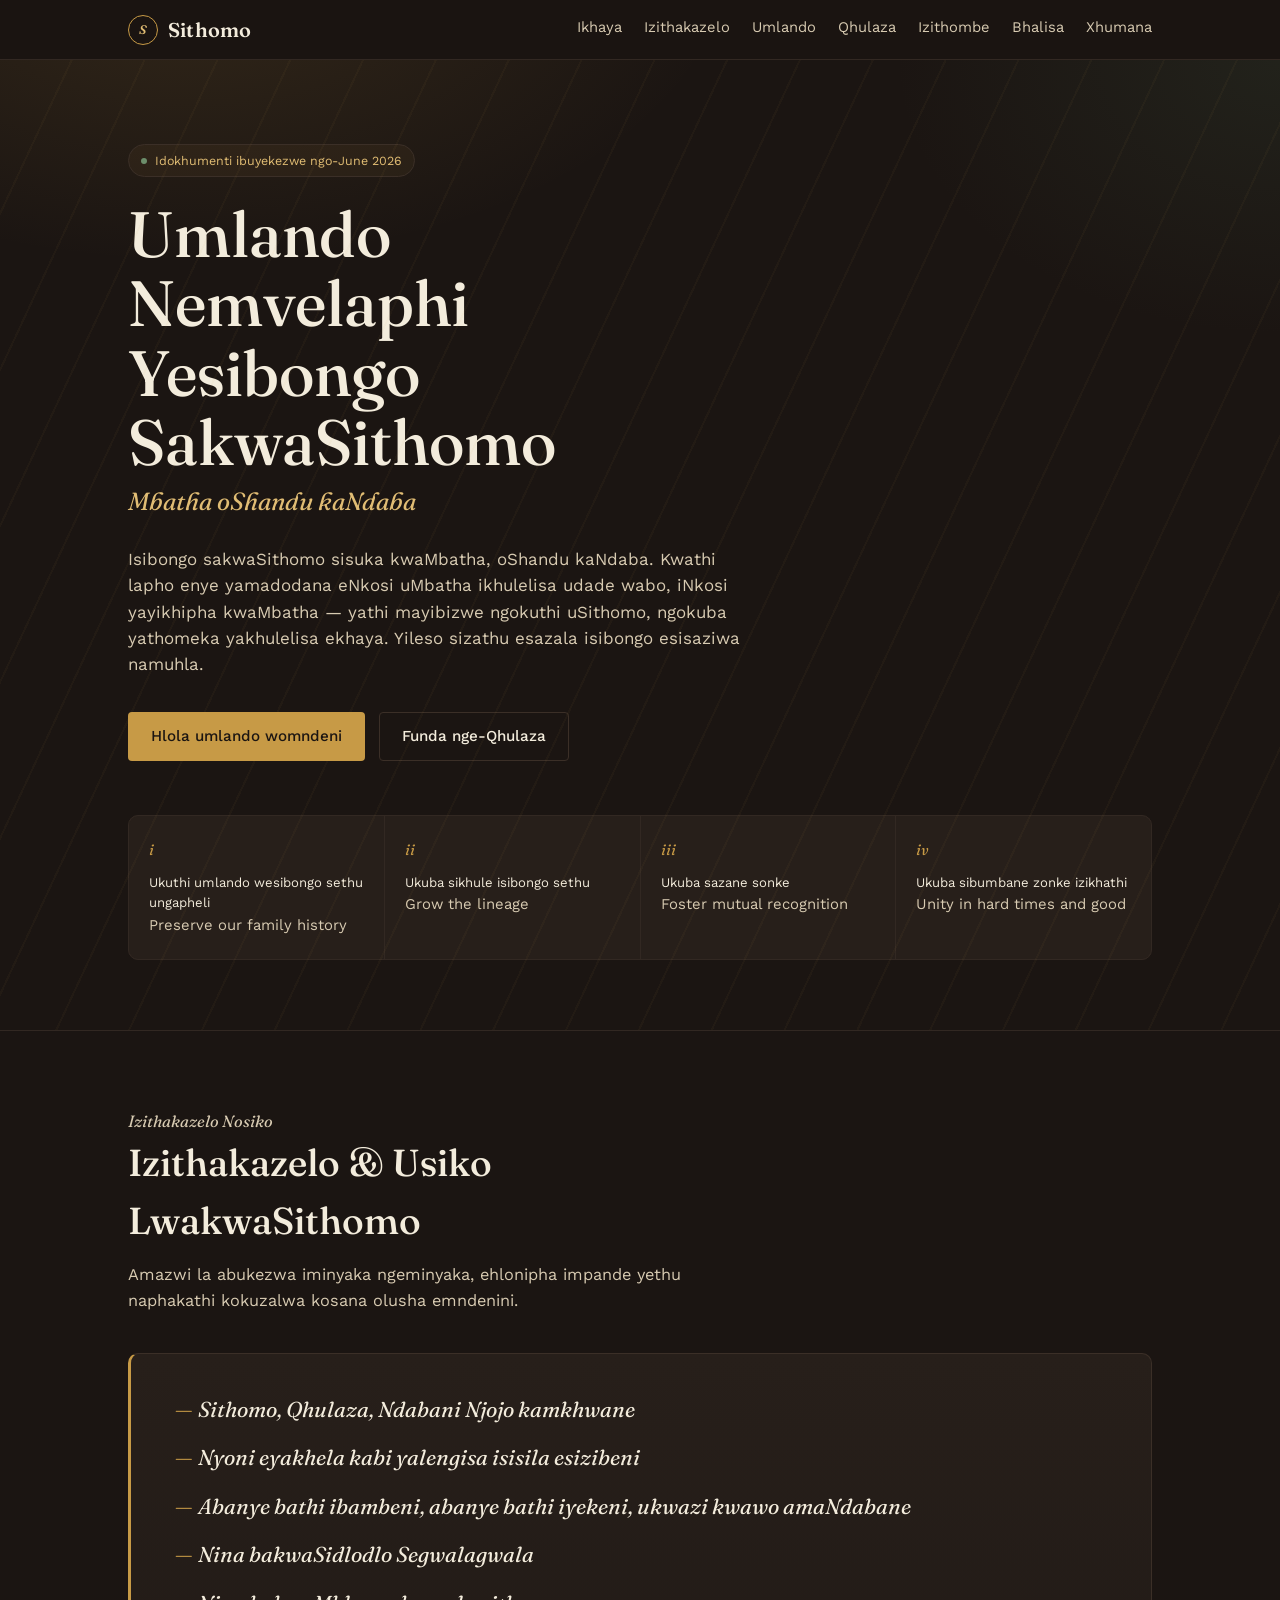
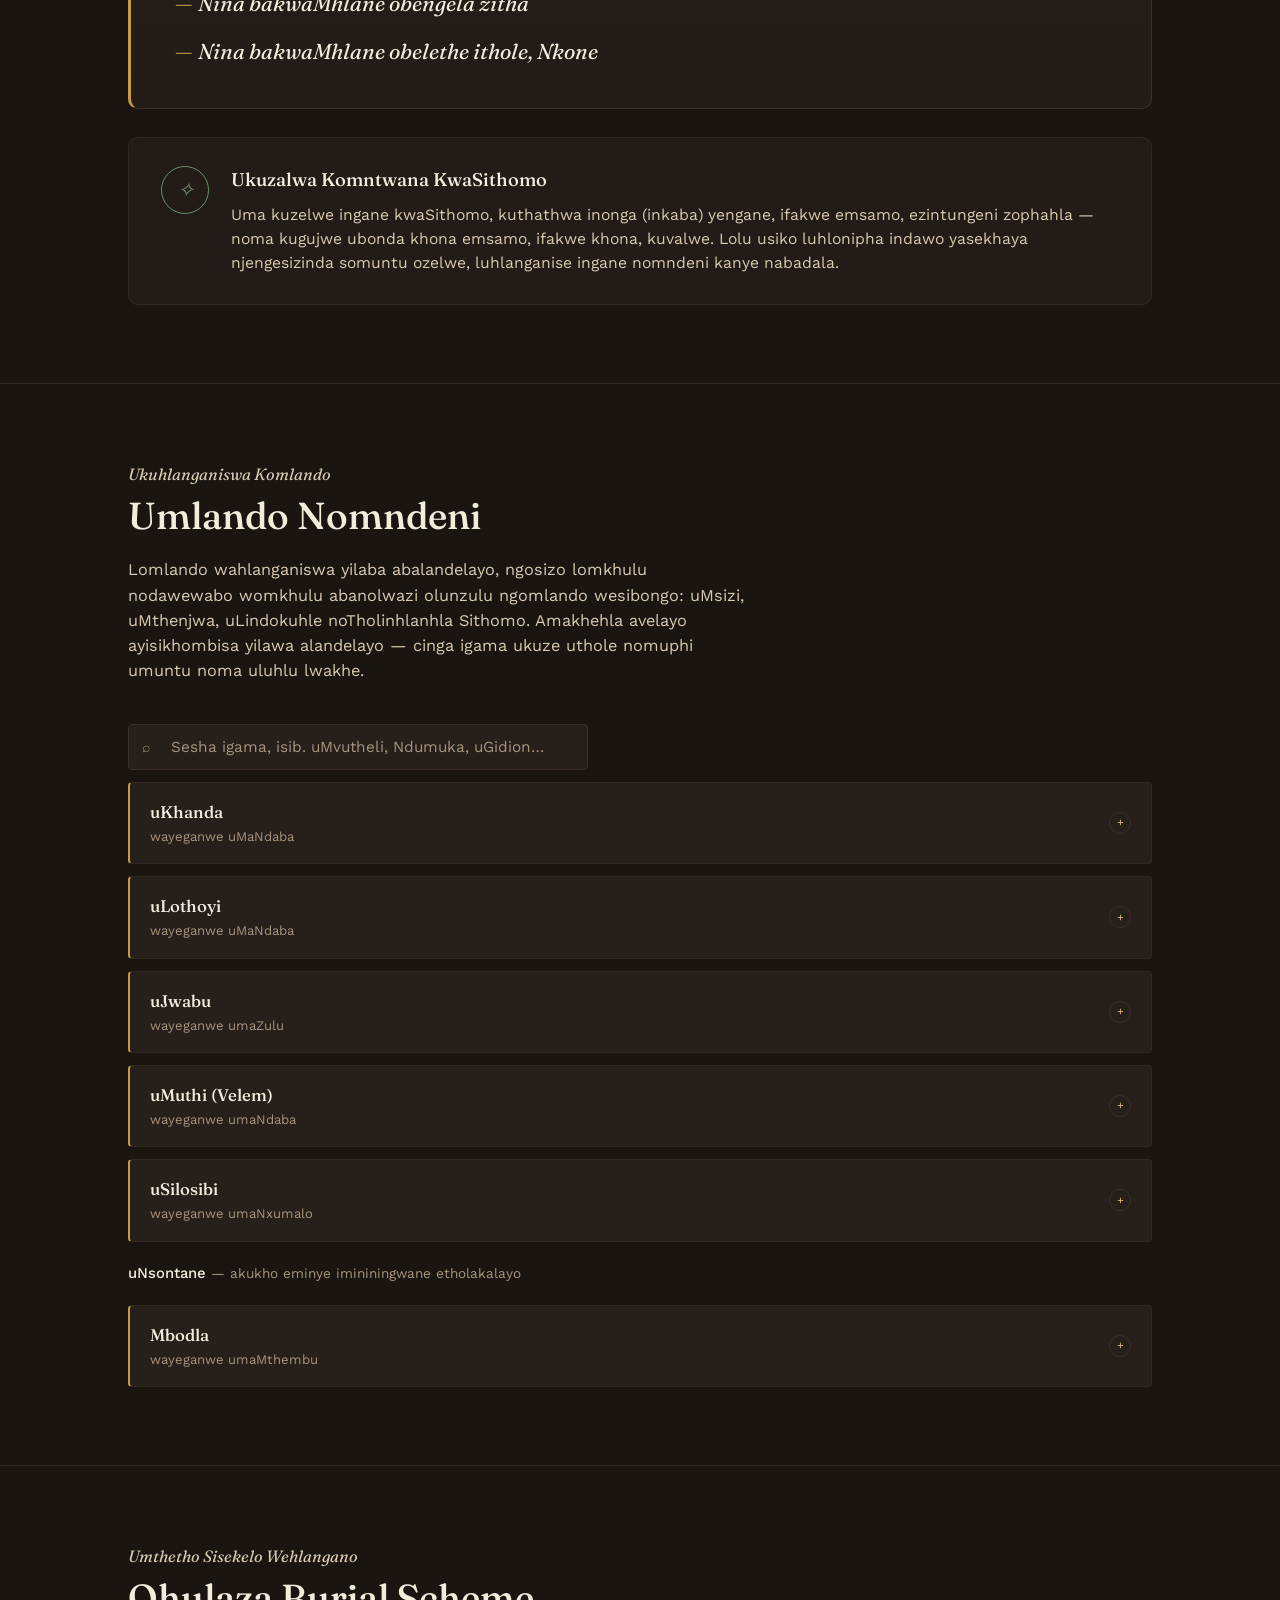
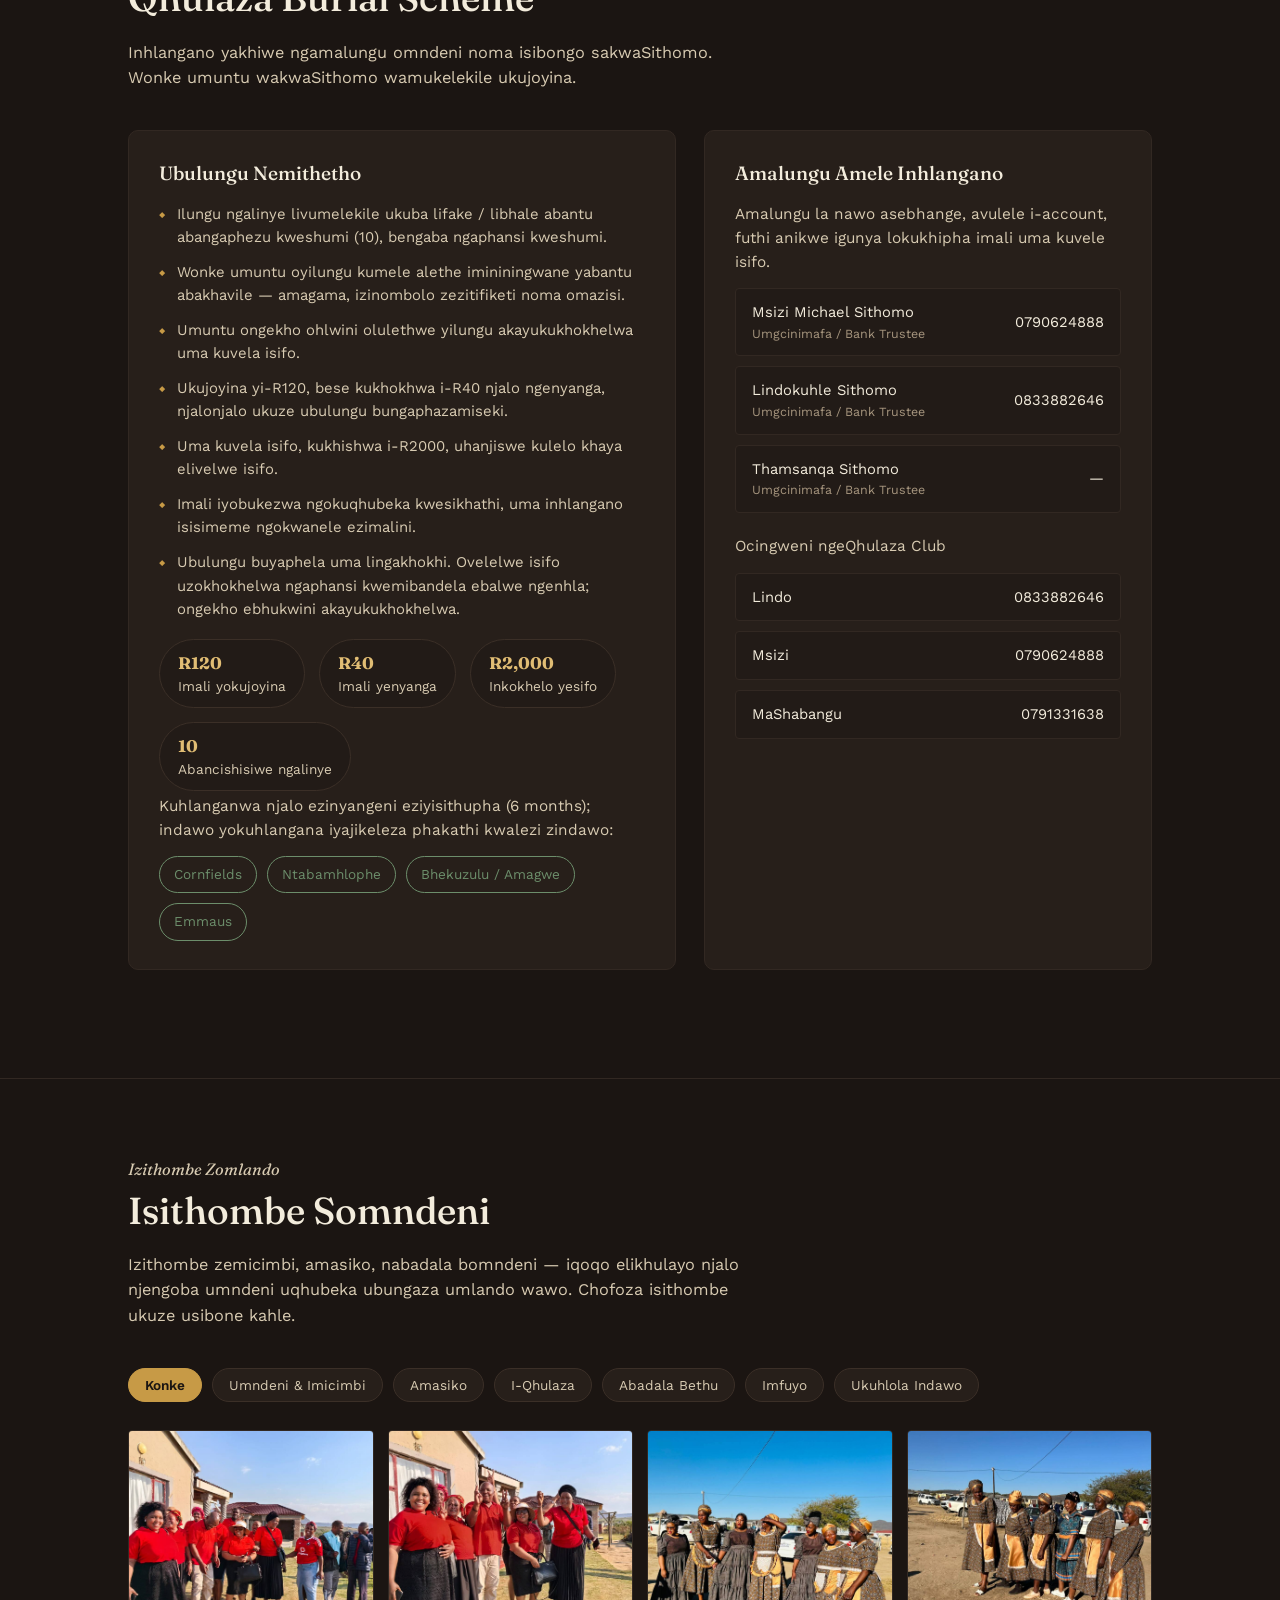
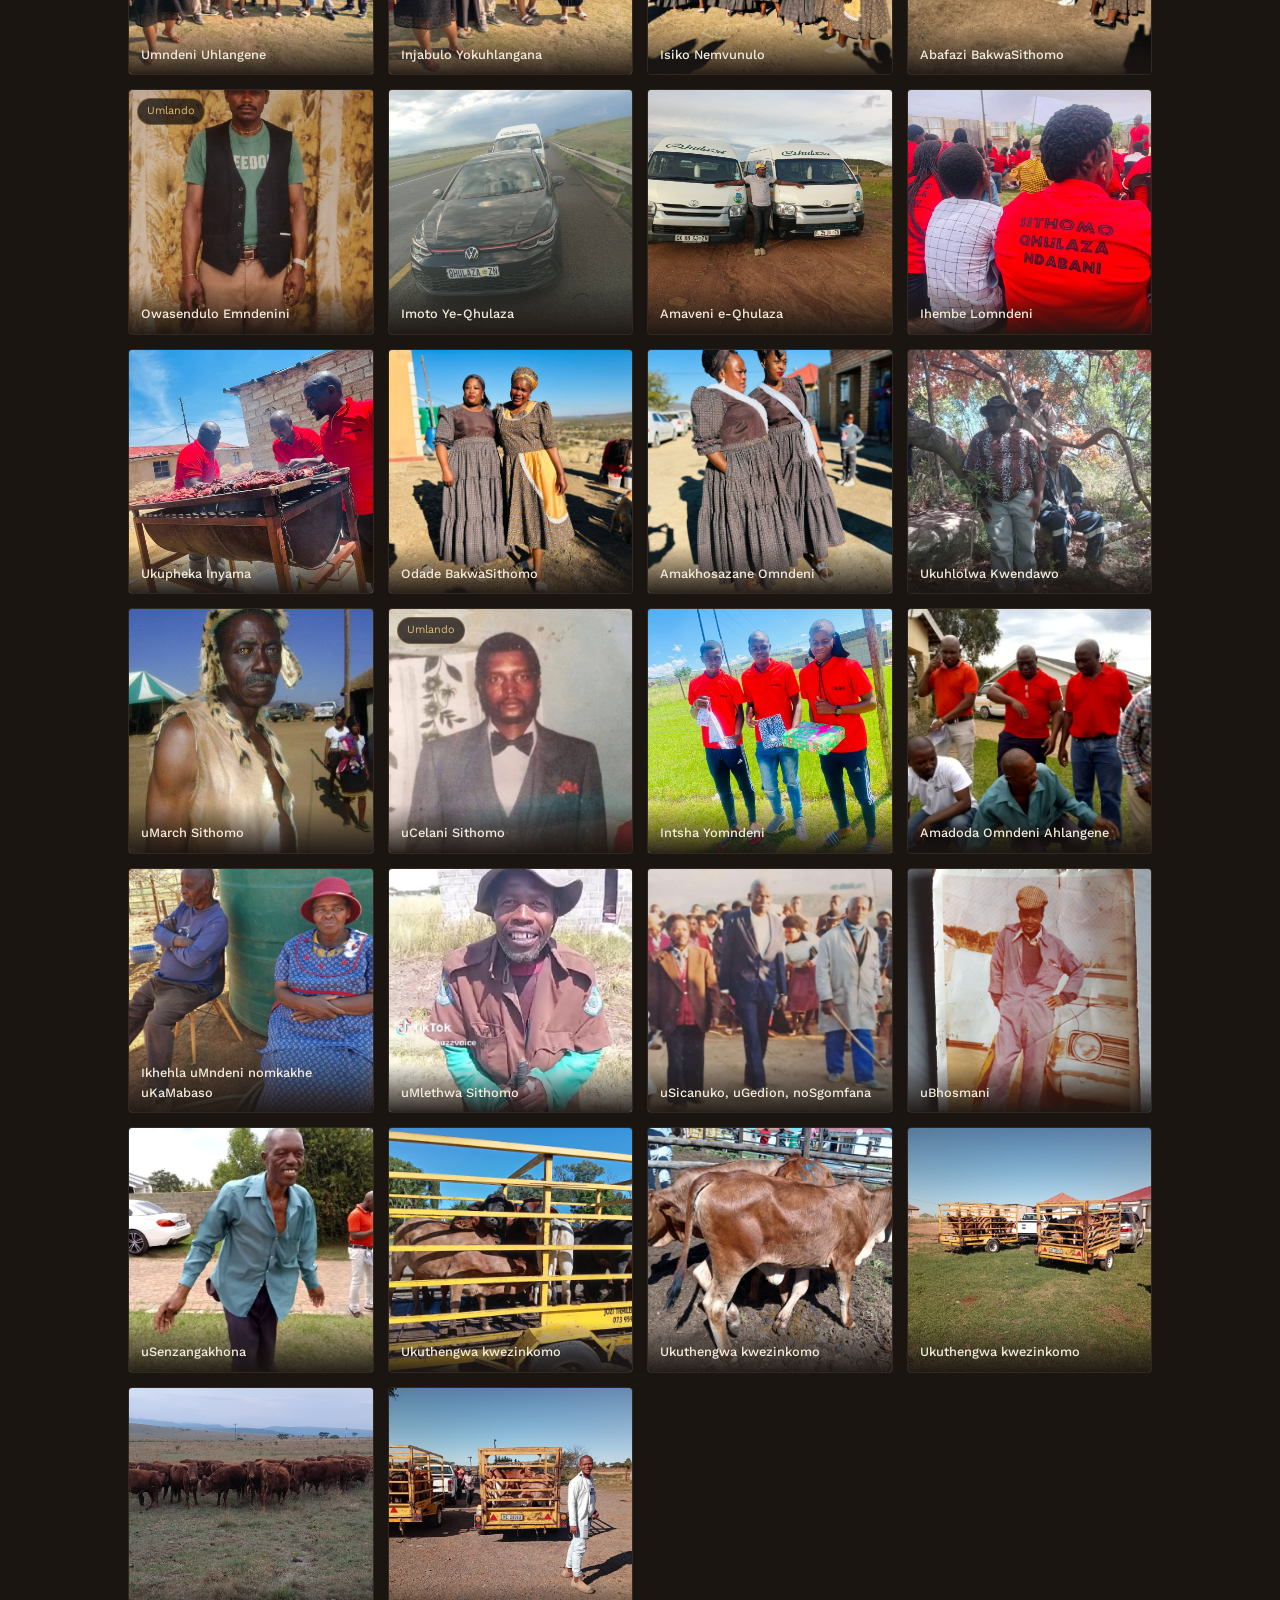
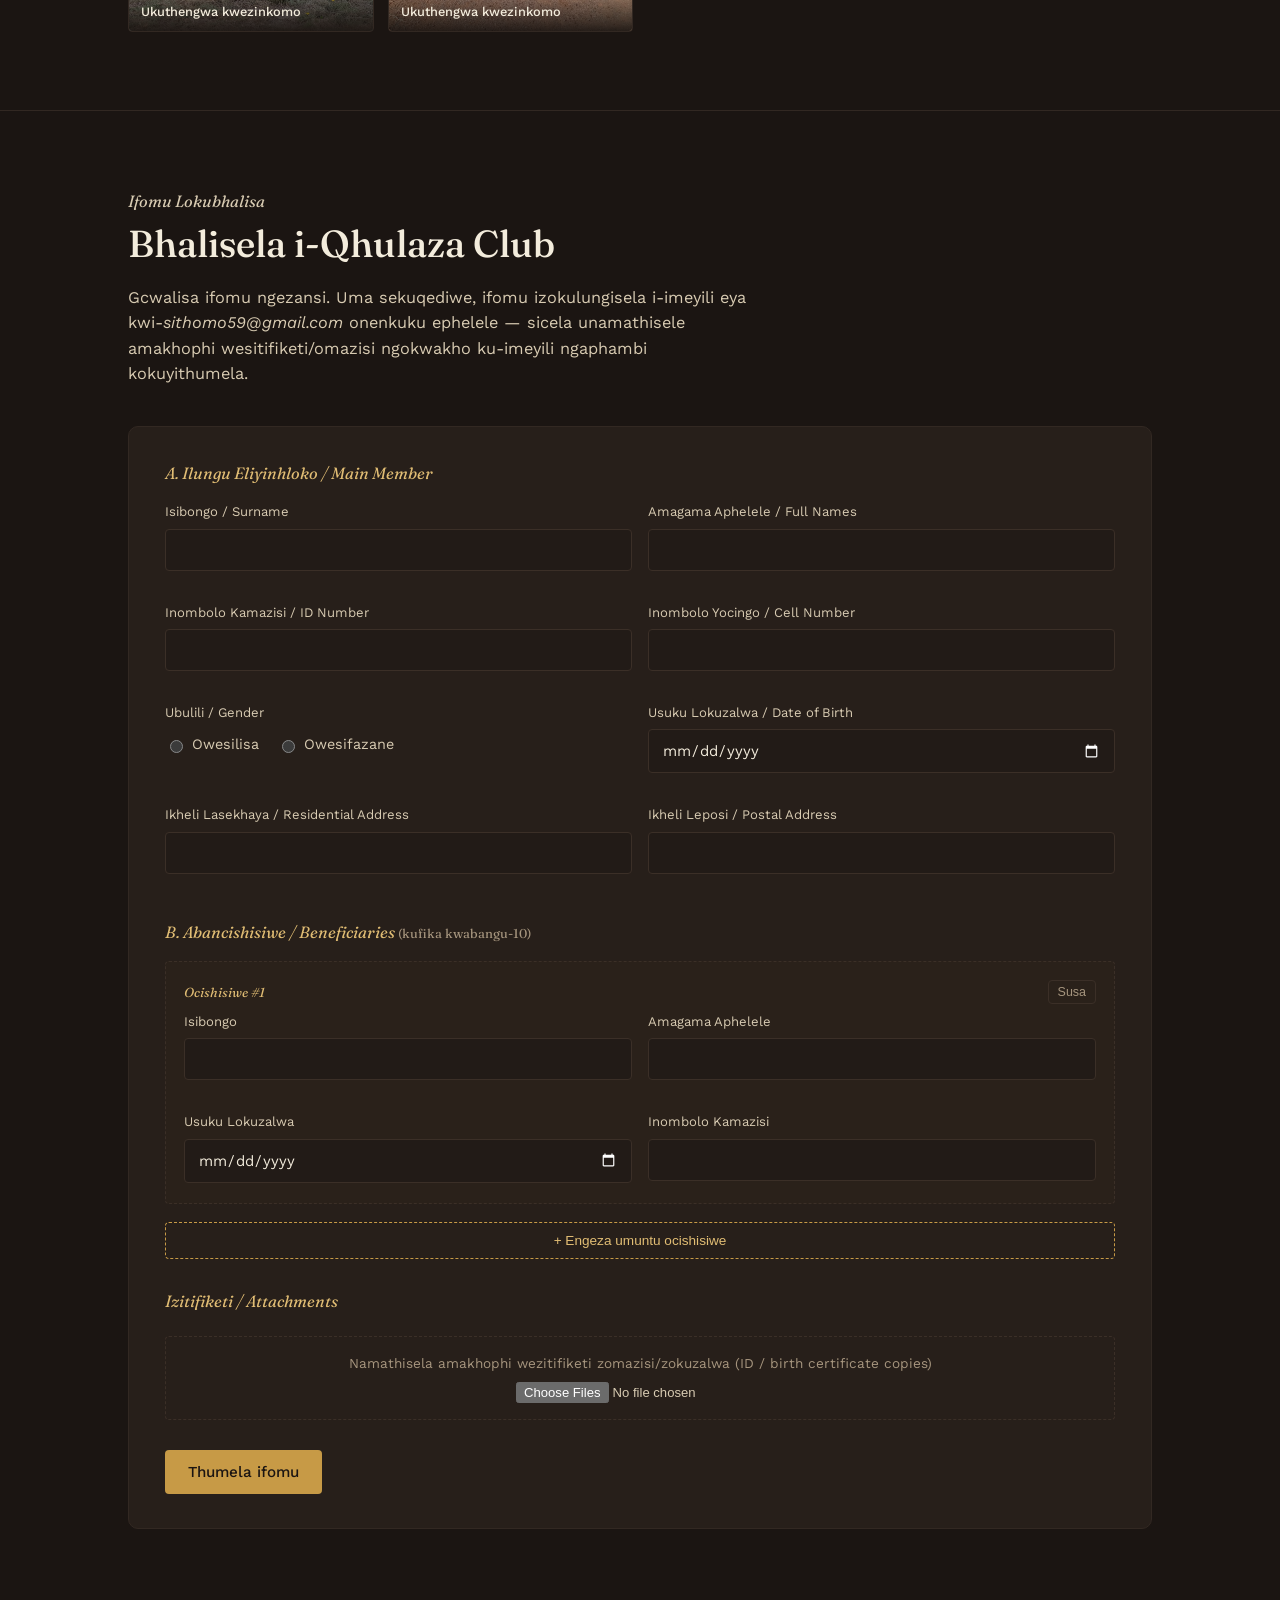
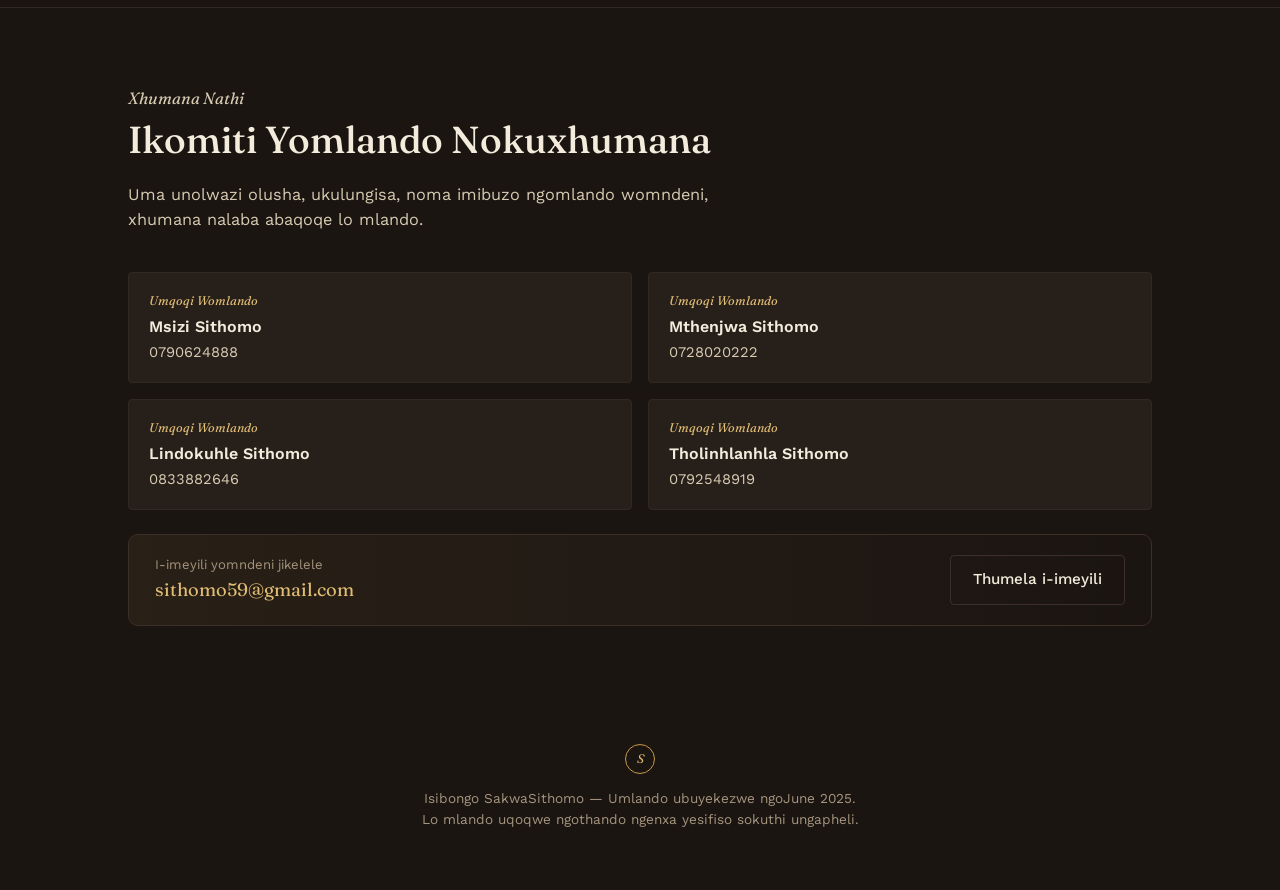
==== commit 9b7f6559: "Add files via upload" ====
--- a/index.html
+++ b/index.html
@@ -4,13 +4,646 @@
 <meta charset="UTF-8">
 <meta name="viewport" content="width=device-width, initial-scale=1, viewport-fit=cover">
 <title>Umlando NakwaSithomo — Isibongo SakwaSithomo</title>
+<link rel="stylesheet" href="style.css">
 <link rel="icon" type="image/svg+xml" href="data:image/svg+xml,%3Csvg xmlns='http://www.w3.org/2000/svg' viewBox='0 0 64 64'%3E%3Crect width='64' height='64' rx='14' fill='%231B1512'/%3E%3Ccircle cx='32' cy='32' r='23' fill='none' stroke='%23C79A46' stroke-width='3'/%3E%3Ctext x='32' y='43' text-anchor='middle' font-family='Georgia,serif' font-style='italic' font-weight='700' font-size='32' fill='%23E1BD74'%3ES%3C/text%3E%3C/svg%3E">
-<link rel="stylesheet" href="style.css">
 <link rel="apple-touch-icon" href="data:image/svg+xml,%3Csvg xmlns='http://www.w3.org/2000/svg' viewBox='0 0 64 64'%3E%3Crect width='64' height='64' fill='%231B1512'/%3E%3Ccircle cx='32' cy='32' r='23' fill='none' stroke='%23C79A46' stroke-width='3'/%3E%3Ctext x='32' y='43' text-anchor='middle' font-family='Georgia,serif' font-style='italic' font-weight='700' font-size='32' fill='%23E1BD74'%3ES%3C/text%3E%3C/svg%3E">
 <meta name="theme-color" content="#1B1512">
 <link rel="preconnect" href="https://fonts.googleapis.com">
 <link rel="preconnect" href="https://fonts.gstatic.com" crossorigin>
 <link href="https://fonts.googleapis.com/css2?family=Fraunces:ital,opsz,wght@0,9..144,300;0,9..144,400;0,9..144,500;0,9..144,600;0,9..144,700;1,9..144,400;1,9..144,500&family=Work+Sans:wght@300;400;500;600;700&display=swap" rel="stylesheet">
+<style>
+  :root{
+    --bg: #1B1512;
+    --bg-raised: #221B17;
+    --bg-card: #271F1A;
+    --bg-card-hover: #2E241E;
+    --line: #3B2F27;
+    --line-soft: #322822;
+    --gold: #C79A46;
+    --gold-soft: #E1BD74;
+    --clay: #A9673F;
+    --green: #47664B;
+    --green-soft: #6C8E6B;
+    --cream: #F3ECDC;
+    --cream-dim: #D8CBB2;
+    --muted: #A6957E;
+    --danger: #B75B4A;
+    --radius-s: 4px;
+    --radius-m: 10px;
+    --font-display: "Fraunces", Georgia, "Times New Roman", serif;
+    --font-body: "Work Sans", -apple-system, BlinkMacSystemFont, sans-serif;
+    color-scheme: dark;
+  }
+  :root:not([data-theme="light"]){ --bg:#1B1512; }
+  :root[data-theme="dark"]{ --bg:#1B1512; }
+
+  *{ box-sizing: border-box; }
+  html{
+    scroll-behavior: smooth;
+    scroll-padding-top: calc(76px + env(safe-area-inset-top, 0px));
+  }
+  body{
+    margin:0;
+    background: var(--bg);
+    color: var(--cream);
+    font-family: var(--font-body);
+    line-height: 1.55;
+    -webkit-font-smoothing: antialiased;
+    padding-top: env(safe-area-inset-top, 0px);
+    padding-bottom: env(safe-area-inset-bottom, 0px);
+    overflow-x: hidden;
+  }
+  a{ color: inherit; }
+  img{ max-width:100%; display:block; }
+
+  .wrap{ max-width: 1080px; margin: 0 auto; padding: 0 28px; }
+  @media (max-width: 640px){ .wrap{ padding: 0 20px; } }
+
+  /* ---------- pattern / texture ---------- */
+  .bead-row{
+    height: 10px;
+    background-image: repeating-linear-gradient(90deg, var(--gold) 0 6px, transparent 6px 14px);
+    opacity: .55;
+  }
+
+  /* ---------- nav ---------- */
+  header.site-nav{
+    position: sticky;
+    top: 0;
+    z-index: 40;
+    background: rgba(27,21,18,.92);
+    backdrop-filter: blur(8px);
+    border-bottom: 1px solid var(--line-soft);
+    padding-top: env(safe-area-inset-top, 0px);
+  }
+  .nav-inner{
+    max-width: 1080px;
+    margin: 0 auto;
+    padding: 14px 28px;
+    display: flex;
+    align-items: center;
+    justify-content: space-between;
+    gap: 16px;
+  }
+  .brand{
+    font-family: var(--font-display);
+    font-weight: 600;
+    font-size: 1.25rem;
+    letter-spacing: .01em;
+    color: var(--cream);
+    text-decoration: none;
+    display:flex; align-items:center; gap:10px;
+  }
+  .brand-mark{
+    width: 30px; height: 30px; border-radius: 50%;
+    border: 1.5px solid var(--gold);
+    display:flex; align-items:center; justify-content:center;
+    font-size: .78rem; color: var(--gold-soft); font-family: var(--font-display); font-style: italic;
+  }
+  nav.links{ display:flex; gap: 22px; }
+  nav.links a{
+    font-size: .92rem;
+    text-decoration: none;
+    color: var(--cream-dim);
+    border-bottom: 1px solid transparent;
+    padding-bottom: 3px;
+    transition: color .15s ease, border-color .15s ease;
+    white-space: nowrap;
+  }
+  nav.links a:hover{ color: var(--gold-soft); border-color: var(--gold); }
+  .nav-toggle{
+    display:none;
+    background:none; border: 1px solid var(--line); color: var(--cream);
+    width: 38px; height: 38px; border-radius: var(--radius-s);
+    font-size: 1.1rem; cursor:pointer;
+  }
+  @media (max-width: 780px){
+    nav.links{
+      position:absolute; top: 100%; left:0; right:0;
+      background: var(--bg-raised);
+      flex-direction: column;
+      padding: 10px 20px 18px;
+      border-bottom: 1px solid var(--line-soft);
+      display:none;
+      gap: 4px;
+    }
+    nav.links.open{ display:flex; }
+    nav.links a{ padding: 10px 4px; border-bottom: 1px solid var(--line-soft); }
+    .nav-toggle{ display:block; }
+  }
+
+  /* ---------- hero ---------- */
+  .hero{
+    position: relative;
+    padding: 84px 0 70px;
+    background:
+      radial-gradient(ellipse 900px 500px at 15% -10%, rgba(199,154,70,.14), transparent 60%),
+      radial-gradient(ellipse 700px 500px at 100% 0%, rgba(71,102,75,.16), transparent 55%),
+      var(--bg);
+    border-bottom: 1px solid var(--line-soft);
+    overflow: hidden;
+  }
+  .hero::before{
+    content:"";
+    position:absolute; inset: 0;
+    background-image: repeating-linear-gradient(115deg, transparent 0 64px, rgba(199,154,70,.045) 64px 66px);
+    pointer-events: none;
+  }
+  .eyebrow-tag{
+    display:inline-flex; align-items:center; gap:8px;
+    font-size: .78rem;
+    color: var(--gold-soft);
+    border: 1px solid var(--line);
+    padding: 6px 12px;
+    border-radius: 999px;
+    background: rgba(199,154,70,.06);
+  }
+  .eyebrow-tag .dot{ width:6px; height:6px; border-radius:50%; background: var(--green-soft); }
+  .hero h1{
+    font-family: var(--font-display);
+    font-weight: 500;
+    font-size: clamp(2.3rem, 5.6vw, 4rem);
+    line-height: 1.08;
+    margin: 22px 0 6px;
+    max-width: 15ch;
+    color: var(--cream);
+  }
+  .hero .sub{
+    font-family: var(--font-display);
+    font-style: italic;
+    font-weight: 400;
+    font-size: clamp(1.2rem, 2.4vw, 1.55rem);
+    color: var(--gold-soft);
+    margin: 0 0 26px;
+  }
+  .hero p.lede{
+    max-width: 56ch;
+    color: var(--cream-dim);
+    font-size: 1.06rem;
+    margin: 0 0 34px;
+  }
+  .hero-cta{ display:flex; gap: 14px; flex-wrap: wrap; }
+  .btn{
+    display:inline-flex; align-items:center; gap: 8px;
+    padding: 12px 22px;
+    border-radius: var(--radius-s);
+    font-size: .95rem;
+    font-weight: 500;
+    text-decoration: none;
+    cursor: pointer;
+    border: 1px solid transparent;
+    font-family: var(--font-body);
+    transition: transform .12s ease, background .15s ease, border-color .15s ease;
+  }
+  .btn:active{ transform: translateY(1px); }
+  .btn-gold{ background: var(--gold); color: #1B1512; }
+  .btn-gold:hover{ background: var(--gold-soft); }
+  .btn-line{ border-color: var(--line); color: var(--cream); background: transparent; }
+  .btn-line:hover{ border-color: var(--gold); color: var(--gold-soft); }
+
+  .wishes-strip{
+    margin-top: 54px;
+    display: grid;
+    grid-template-columns: repeat(4, 1fr);
+    gap: 1px;
+    background: var(--line-soft);
+    border: 1px solid var(--line-soft);
+    border-radius: var(--radius-m);
+    overflow: hidden;
+  }
+  @media (max-width: 780px){ .wishes-strip{ grid-template-columns: 1fr 1fr; } }
+  @media (max-width: 480px){ .wishes-strip{ grid-template-columns: 1fr; } }
+  .wish{
+    background: var(--bg-card);
+    padding: 22px 20px;
+  }
+  .wish .num{ font-family: var(--font-display); font-style: italic; color: var(--gold); font-size: .95rem; }
+  .wish p{ margin: 10px 0 0; font-size: .93rem; color: var(--cream-dim); }
+  .wish .zu{ display:block; color: var(--cream); font-size: .82rem; margin-top: 6px; }
+
+  /* ---------- section shell ---------- */
+  section{ padding: 78px 0; border-bottom: 1px solid var(--line-soft); }
+  .section-head{ margin-bottom: 40px; max-width: 62ch; }
+  .kicker{ font-family: var(--font-display); font-style: italic; color: var(--gold-soft); font-size: 1rem; margin: 0 0 8px; }
+  h2.section-title{
+    font-family: var(--font-display);
+    font-weight: 500;
+    font-size: clamp(1.7rem, 3.4vw, 2.35rem);
+    margin: 0 0 12px;
+    color: var(--cream);
+  }
+  .section-head p{ color: var(--cream-dim); font-size: 1.02rem; margin: 0; }
+
+  /* ---------- praises ---------- */
+  .praise-block{
+    background: linear-gradient(180deg, var(--bg-card), var(--bg-raised));
+    border: 1px solid var(--line);
+    border-left: 3px solid var(--gold);
+    border-radius: var(--radius-m);
+    padding: 40px 44px;
+  }
+  @media (max-width: 640px){ .praise-block{ padding: 30px 24px; } }
+  .praise-block .line{
+    font-family: var(--font-display);
+    font-style: italic;
+    font-size: clamp(1.05rem, 2vw, 1.35rem);
+    color: var(--cream);
+    margin: 0 0 16px;
+    line-height: 1.5;
+  }
+  .praise-block .line:last-child{ margin-bottom: 0; }
+  .praise-block .line::before{ content: "— "; color: var(--gold); font-style: normal; }
+
+  .custom-card{
+    margin-top: 28px;
+    background: var(--bg-raised);
+    border: 1px solid var(--line-soft);
+    border-radius: var(--radius-m);
+    padding: 28px 32px;
+    display:grid; grid-template-columns: auto 1fr; gap: 22px; align-items:flex-start;
+  }
+  @media (max-width: 600px){ .custom-card{ grid-template-columns: 1fr; } }
+  .custom-card .glyph{
+    width: 48px; height:48px; border-radius:50%;
+    border: 1px solid var(--green-soft);
+    color: var(--green-soft);
+    display:flex; align-items:center; justify-content:center;
+    font-family: var(--font-display); font-style: italic; font-size: 1.3rem;
+    flex-shrink: 0;
+  }
+  .custom-card h3{ margin: 0 0 8px; font-family: var(--font-display); font-weight: 500; font-size: 1.15rem; color:var(--cream); }
+  .custom-card p{ margin:0; color: var(--cream-dim); font-size: .98rem; }
+
+  /* ---------- lineage / search ---------- */
+  .search-box{
+    position: relative;
+    max-width: 460px;
+    margin-bottom: 30px;
+  }
+  .search-box input{
+    width: 100%;
+    padding: 13px 16px 13px 42px;
+    background: var(--bg-card);
+    border: 1px solid var(--line);
+    border-radius: var(--radius-s);
+    color: var(--cream);
+    font-size: .96rem;
+    font-family: var(--font-body);
+  }
+  .search-box input:focus{ outline: none; border-color: var(--gold); }
+  .search-box input::placeholder{ color: var(--muted); }
+  .search-box .icon{
+    position:absolute; left:14px; top:50%; transform: translateY(-50%);
+    color: var(--muted); font-size: .9rem; pointer-events:none;
+  }
+  .search-meta{ font-size: .85rem; color: var(--muted); margin: -18px 0 26px; }
+
+  .search-results{ display:none; flex-direction: column; gap: 10px; }
+  .search-results.active{ display:flex; }
+  .tree-view.hidden{ display:none; }
+  .result-row{
+    background: var(--bg-card);
+    border: 1px solid var(--line-soft);
+    border-radius: var(--radius-s);
+    padding: 14px 18px;
+  }
+  .result-row .name{ font-weight: 600; color: var(--gold-soft); font-size: 1rem; }
+  .result-row .name mark{ background: rgba(199,154,70,.35); color: var(--cream); padding: 0 2px; border-radius: 2px; }
+  .result-row .path{ font-size: .82rem; color: var(--muted); margin-top: 4px; }
+  .result-row .note{ font-size: .85rem; color: var(--cream-dim); margin-top: 4px; }
+  .no-results{ color: var(--muted); font-size: .95rem; padding: 20px 0; }
+
+  .patriarch-list{ display:flex; flex-direction:column; gap: 12px; }
+  details.node{
+    background: var(--bg-card);
+    border: 1px solid var(--line-soft);
+    border-radius: var(--radius-s);
+  }
+  details.node > summary{
+    list-style: none;
+    cursor: pointer;
+    padding: 16px 20px;
+    display:flex; align-items:center; justify-content: space-between;
+    gap: 12px;
+  }
+  details.node > summary::-webkit-details-marker{ display:none; }
+  .node-title{ display:flex; flex-direction:column; gap:2px; }
+  .node-name{ font-family: var(--font-display); font-weight: 500; font-size: 1.05rem; color: var(--cream); }
+  .node-note{ font-size: .82rem; color: var(--muted); }
+  .chev{
+    width: 22px; height:22px; flex-shrink:0;
+    border: 1px solid var(--line);
+    border-radius: 50%;
+    display:flex; align-items:center; justify-content:center;
+    color: var(--gold-soft);
+    font-size: .7rem;
+    transition: transform .18s ease;
+  }
+  details.node[open] > summary .chev{ transform: rotate(45deg); }
+  .node-children{
+    padding: 0 20px 18px 20px;
+    border-top: 1px solid var(--line-soft);
+    margin-top: 2px;
+  }
+  .node-children-inner{
+    padding-left: 18px;
+    border-left: 1px solid var(--line-soft);
+    margin-top: 16px;
+    display:flex; flex-direction: column; gap: 10px;
+  }
+  /* top-level patriarchs get slightly stronger styling */
+  .patriarch-list > details.node{ border-left: 2px solid var(--gold); }
+  .leaf{
+    padding: 8px 0;
+    font-size: .93rem;
+    color: var(--cream-dim);
+  }
+  .leaf .name{ color: var(--cream); font-weight: 500; }
+  .leaf .note{ color: var(--muted); font-size: .85rem; }
+  .group-label{
+    font-size: .78rem;
+    text-transform: none;
+    color: var(--gold-soft);
+    font-family: var(--font-display);
+    font-style: italic;
+    margin: 4px 0 2px;
+  }
+
+  /* ---------- scheme ---------- */
+  .scheme-grid{
+    display:grid; grid-template-columns: 1.1fr .9fr; gap: 28px;
+    margin-bottom: 30px;
+  }
+  @media (max-width: 800px){ .scheme-grid{ grid-template-columns: 1fr; } }
+  .panel{
+    background: var(--bg-card);
+    border: 1px solid var(--line-soft);
+    border-radius: var(--radius-m);
+    padding: 28px 30px;
+  }
+  .panel h3{ font-family: var(--font-display); font-weight:500; font-size: 1.2rem; margin: 0 0 14px; color: var(--cream); }
+  .panel p{ color: var(--cream-dim); font-size: .96rem; margin: 0 0 14px; }
+  .rule-list{ list-style:none; margin:0; padding:0; display:flex; flex-direction:column; gap: 12px; }
+  .rule-list li{
+    display:flex; gap: 12px; align-items:flex-start;
+    font-size: .93rem; color: var(--cream-dim);
+  }
+  .rule-list li::before{ content:"◆"; color: var(--gold); font-size: .55rem; margin-top: 6px; flex-shrink:0; }
+
+  .stat-row{ display:flex; gap: 14px; flex-wrap: wrap; margin: 18px 0 4px; }
+  .stat-pill{
+    background: var(--bg-raised);
+    border: 1px solid var(--line);
+    border-radius: 999px;
+    padding: 10px 18px;
+    font-size: .85rem;
+    color: var(--cream-dim);
+  }
+  .stat-pill b{ color: var(--gold-soft); font-family: var(--font-display); font-size: 1.05rem; display:block; }
+
+  .trustee-list{ display:flex; flex-direction:column; gap: 10px; margin-top: 10px; }
+  .trustee{
+    display:flex; justify-content: space-between; align-items:center;
+    background: var(--bg-raised);
+    border: 1px solid var(--line-soft);
+    border-radius: var(--radius-s);
+    padding: 12px 16px;
+    font-size: .92rem;
+  }
+  .trustee .role{ color: var(--muted); font-size: .78rem; }
+
+  .meeting-map{ display:flex; flex-wrap:wrap; gap: 10px; margin-top: 10px; }
+  .meeting-chip{
+    border: 1px solid var(--green-soft);
+    color: var(--green-soft);
+    border-radius: 999px;
+    padding: 7px 14px;
+    font-size: .85rem;
+  }
+
+  /* ---------- form ---------- */
+  .form-card{
+    background: var(--bg-card);
+    border: 1px solid var(--line-soft);
+    border-radius: var(--radius-m);
+    padding: 34px 36px;
+  }
+  @media (max-width: 640px){ .form-card{ padding: 24px 20px; } }
+  .form-card h3{ font-family: var(--font-display); font-weight:500; font-size: 1.3rem; margin: 0 0 6px; color:var(--cream); }
+  .form-card .form-sub{ color: var(--muted); font-size: .88rem; margin: 0 0 28px; }
+  fieldset{ border: none; padding: 0; margin: 0 0 30px; }
+  fieldset legend{
+    font-family: var(--font-display); font-style: italic; color: var(--gold-soft);
+    font-size: 1.02rem; padding: 0; margin-bottom: 16px;
+  }
+  .field-grid{ display:grid; grid-template-columns: 1fr 1fr; gap: 16px; }
+  @media (max-width: 560px){ .field-grid{ grid-template-columns: 1fr; } }
+  .field{ display:flex; flex-direction:column; gap: 6px; margin-bottom: 16px; }
+  .field label{ font-size: .82rem; color: var(--cream-dim); }
+  .field input, .field select{
+    background: var(--bg-raised);
+    border: 1px solid var(--line);
+    border-radius: var(--radius-s);
+    padding: 11px 13px;
+    color: var(--cream);
+    font-family: var(--font-body);
+    font-size: .93rem;
+  }
+  .field input:focus, .field select:focus{ outline:none; border-color: var(--gold); }
+  .radio-row{ display:flex; gap: 18px; align-items:center; padding-top: 4px; }
+  .radio-row label{ display:flex; align-items:center; gap: 6px; font-size: .9rem; color: var(--cream-dim); }
+
+  .beneficiary{
+    border: 1px dashed var(--line);
+    border-radius: var(--radius-s);
+    padding: 18px 18px 4px;
+    margin-bottom: 14px;
+    position: relative;
+    background: rgba(199,154,70,.02);
+  }
+  .beneficiary .ben-head{ display:flex; justify-content: space-between; align-items:center; margin-bottom: 8px; }
+  .beneficiary .ben-head span{ font-size: .82rem; color: var(--gold-soft); font-family: var(--font-display); font-style:italic; }
+  .remove-ben{
+    background: none; border: 1px solid var(--line); color: var(--muted);
+    border-radius: var(--radius-s); font-size: .78rem; padding: 4px 9px; cursor:pointer;
+  }
+  .remove-ben:hover{ border-color: var(--danger); color: var(--danger); }
+
+  #beneficiaries-wrap{ margin-bottom: 8px; }
+  .add-ben-btn{
+    background: none; border: 1px dashed var(--gold); color: var(--gold-soft);
+    padding: 10px 16px; border-radius: var(--radius-s); font-size: .85rem; cursor:pointer;
+    width: 100%; text-align:center; margin-top: 4px;
+  }
+  .add-ben-btn:hover{ background: rgba(199,154,70,.06); }
+  .add-ben-btn:disabled{ opacity:.4; cursor:not-allowed; }
+
+  .file-field{
+    border: 1px dashed var(--line);
+    border-radius: var(--radius-s);
+    padding: 16px;
+    text-align:center;
+    font-size: .85rem;
+    color: var(--muted);
+    margin-top: 6px;
+  }
+  .file-field input{ margin-top: 8px; font-size: .82rem; color: var(--cream-dim); }
+
+  .form-note{
+    font-size: .82rem; color: var(--muted); margin-top: 6px;
+  }
+  .submit-row{ display:flex; align-items:center; gap: 16px; flex-wrap: wrap; margin-top: 8px; }
+  .form-status{ font-size: .87rem; color: var(--green-soft); display:none; }
+  .form-status.show{ display:block; }
+  .field.invalid input{ border-color: var(--danger); }
+  .error-msg{ font-size: .78rem; color: var(--danger); display:none; }
+  .field.invalid .error-msg{ display:block; }
+
+  /* ---------- gallery ---------- */
+  .gallery-filters{
+    display:flex; flex-wrap:wrap; gap: 10px;
+    margin-bottom: 28px;
+  }
+  .filter-chip{
+    background: var(--bg-card);
+    border: 1px solid var(--line);
+    color: var(--cream-dim);
+    padding: 8px 16px;
+    border-radius: 999px;
+    font-size: .85rem;
+    cursor: pointer;
+    font-family: var(--font-body);
+    transition: border-color .15s ease, color .15s ease, background .15s ease;
+  }
+  .filter-chip:hover{ border-color: var(--gold); color: var(--gold-soft); }
+  .filter-chip.active{ background: var(--gold); border-color: var(--gold); color: #1B1512; font-weight:600; }
+
+  .gallery-grid{
+    display: grid;
+    grid-template-columns: repeat(4, 1fr);
+    gap: 14px;
+  }
+  @media (max-width: 880px){ .gallery-grid{ grid-template-columns: repeat(3, 1fr); } }
+  @media (max-width: 620px){ .gallery-grid{ grid-template-columns: repeat(2, 1fr); gap: 10px; } }
+
+  .gallery-item{
+    position: relative;
+    border-radius: var(--radius-s);
+    overflow: hidden;
+    border: 1px solid var(--line-soft);
+    cursor: pointer;
+    aspect-ratio: 1 / 1;
+    background: var(--bg-card);
+  }
+  .gallery-item img, .gallery-item video{
+    width: 100%; height: 100%;
+    object-fit: cover;
+    display:block;
+    transition: transform .35s ease;
+  }
+  .gallery-item:hover img, .gallery-item:hover video{ transform: scale(1.06); }
+  .gallery-item .tag{
+    position:absolute; top:8px; left:8px;
+    font-size: .68rem;
+    background: rgba(27,21,18,.78);
+    color: var(--gold-soft);
+    padding: 4px 9px;
+    border-radius: 999px;
+    border: 1px solid rgba(199,154,70,.4);
+  }
+  .gallery-item .cap{
+    position:absolute; left:0; right:0; bottom:0;
+    padding: 20px 12px 10px;
+    background: linear-gradient(0deg, rgba(27,21,18,.92), transparent);
+    font-size: .8rem;
+    color: var(--cream);
+    font-weight: 500;
+  }
+  .gallery-item.hidden-item{ display:none; }
+
+  .lightbox-overlay{
+    position: fixed; inset: 0;
+    background: rgba(13,10,8,.92);
+    z-index: 100;
+    display:none;
+    align-items:center; justify-content:center;
+    padding: 24px;
+    padding-top: calc(24px + env(safe-area-inset-top, 0px));
+    padding-bottom: calc(24px + env(safe-area-inset-bottom, 0px));
+  }
+  .lightbox-overlay.open{ display:flex; }
+  .lightbox-box{
+    max-width: 920px;
+    width: 100%;
+    max-height: 100%;
+    display:flex; flex-direction: column;
+    align-items:center;
+  }
+  .lightbox-box img, .lightbox-box video{
+    max-width: 100%;
+    max-height: 68vh;
+    border-radius: var(--radius-s);
+    border: 1px solid var(--line);
+  }
+  .lightbox-box [hidden]{ display:none; }
+  .lightbox-caption{ margin-top: 16px; text-align:center; max-width: 60ch; }
+  .lightbox-caption h4{ font-family: var(--font-display); font-weight:500; color: var(--gold-soft); margin: 0 0 6px; font-size: 1.1rem; }
+  .lightbox-caption p{ color: var(--cream-dim); font-size: .92rem; margin:0; }
+  .lightbox-nav{ display:flex; align-items:center; gap: 20px; margin-top: 18px; }
+  .lb-btn{
+    background: none; border: 1px solid var(--line); color: var(--cream);
+    width: 40px; height: 40px; border-radius: 50%;
+    font-size: 1.1rem; cursor:pointer;
+    display:flex; align-items:center; justify-content:center;
+  }
+  .lb-btn:hover{ border-color: var(--gold); color: var(--gold-soft); }
+  .lb-close{
+    position:absolute; top: calc(18px + env(safe-area-inset-top, 0px)); right: 18px;
+    background: none; border:1px solid var(--line); color: var(--cream);
+    width: 38px; height:38px; border-radius:50%; cursor:pointer; font-size:1rem;
+  }
+  .lb-close:hover{ border-color: var(--gold); color: var(--gold-soft); }
+  .lb-counter{ color: var(--muted); font-size: .8rem; }
+
+  /* ---------- contact ---------- */
+  .contact-grid{ display:grid; grid-template-columns: repeat(2, 1fr); gap: 16px; }
+  @media (max-width: 640px){ .contact-grid{ grid-template-columns: 1fr; } }
+  .contact-card{
+    background: var(--bg-card);
+    border: 1px solid var(--line-soft);
+    border-radius: var(--radius-s);
+    padding: 18px 20px;
+  }
+  .contact-card .role{ font-size: .78rem; color: var(--gold-soft); font-family: var(--font-display); font-style: italic; margin-bottom: 4px; }
+  .contact-card .name{ font-weight: 600; color: var(--cream); }
+  .contact-card .num{ color: var(--cream-dim); font-size: .92rem; margin-top: 2px; }
+
+  .email-banner{
+    margin-top: 24px;
+    display:flex; align-items:center; justify-content:space-between; gap: 16px; flex-wrap:wrap;
+    background: linear-gradient(90deg, rgba(199,154,70,.08), transparent);
+    border: 1px solid var(--line);
+    border-radius: var(--radius-m);
+    padding: 20px 26px;
+  }
+  .email-banner .label{ font-size: .82rem; color: var(--muted); }
+  .email-banner .addr{ font-family: var(--font-display); font-size: 1.15rem; color: var(--gold-soft); }
+
+  footer{
+    padding: 40px 0 60px;
+    text-align:center;
+    color: var(--muted);
+    font-size: .85rem;
+  }
+  footer .brand-mark{ margin: 0 auto 14px; }
+
+  ::selection{ background: var(--gold); color: #1B1512; }
+
+  @media (prefers-reduced-motion: reduce){
+    html{ scroll-behavior: auto; }
+    *{ transition: none !important; animation: none !important; }
+  }
+</style>
 </head>
 <body>
 
@@ -25,6 +658,7 @@
       <a href="#praises">Izithakazelo</a>
       <a href="#lineage">Umlando</a>
       <a href="#scheme">Qhulaza</a>
+      <a href="#gallery">Izithombe</a>
       <a href="#register">Bhalisa</a>
       <a href="#contact">Xhumana</a>
     </nav>
@@ -34,7 +668,7 @@
 
 <section class="hero" id="home">
   <div class="wrap">
-    <span class="eyebrow-tag"><span class="dot"></span> Idokhumenti ibuyekezwe ngo-June 2025</span>
+    <span class="eyebrow-tag"><span class="dot"></span> Idokhumenti ibuyekezwe ngo-June 2026</span>
     <h1>Umlando Nemvelaphi Yesibongo SakwaSithomo</h1>
     <p class="sub">Mbatha oShandu kaNdaba</p>
     <p class="lede">Isibongo sakwaSithomo sisuka kwaMbatha, oShandu kaNdaba. Kwathi lapho enye yamadodana eNkosi uMbatha ikhulelisa udade wabo, iNkosi yayikhipha kwaMbatha — yathi mayibizwe ngokuthi uSithomo, ngokuba yathomeka yakhulelisa ekhaya. Yileso sizathu esazala isibongo esisaziwa namuhla.</p>
@@ -166,6 +800,45 @@
     </div>
   </div>
 </section>
+
+<section id="gallery">
+  <div class="wrap">
+    <div class="section-head">
+      <p class="kicker">Izithombe Zomlando</p>
+      <h2 class="section-title">Isithombe Somndeni</h2>
+      <p>Izithombe zemicimbi, amasiko, nabadala bomndeni — iqoqo elikhulayo njalo njengoba umndeni uqhubeka ubungaza umlando wawo. Chofoza isithombe ukuze usibone kahle.</p>
+    </div>
+
+    <div class="gallery-filters" id="galleryFilters">
+      <button class="filter-chip active" data-filter="all">Konke</button>
+      <button class="filter-chip" data-filter="family">Umndeni &amp; Imicimbi</button>
+      <button class="filter-chip" data-filter="culture">Amasiko</button>
+      <button class="filter-chip" data-filter="qhulaza">I-Qhulaza</button>
+      <button class="filter-chip" data-filter="elders">Abadala Bethu</button>
+      <button class="filter-chip" data-filter="cattle">Imfuyo</button>
+      <button class="filter-chip" data-filter="site">Ukuhlola Indawo</button>
+    </div>
+
+    <div class="gallery-grid" id="galleryGrid"></div>
+  </div>
+</section>
+
+<div class="lightbox-overlay" id="lightbox">
+  <button class="lb-close" id="lbClose">✕</button>
+  <div class="lightbox-box">
+    <img id="lbImage" src="" alt="">
+    <video id="lbVideo" controls playsinline preload="metadata" hidden></video>
+    <div class="lightbox-caption">
+      <h4 id="lbTitle"></h4>
+      <p id="lbDesc"></p>
+    </div>
+    <div class="lightbox-nav">
+      <button class="lb-btn" id="lbPrev">←</button>
+      <span class="lb-counter" id="lbCounter"></span>
+      <button class="lb-btn" id="lbNext">→</button>
+    </div>
+  </div>
+</div>
 
 <section id="register">
   <div class="wrap">
@@ -291,5 +964,7 @@
   Lo mlando uqoqwe ngothando ngenxa yesifiso sokuthi ungapheli.
 </footer>
 
+<script src="script.js"></script>
+
 </body>
 </html>
